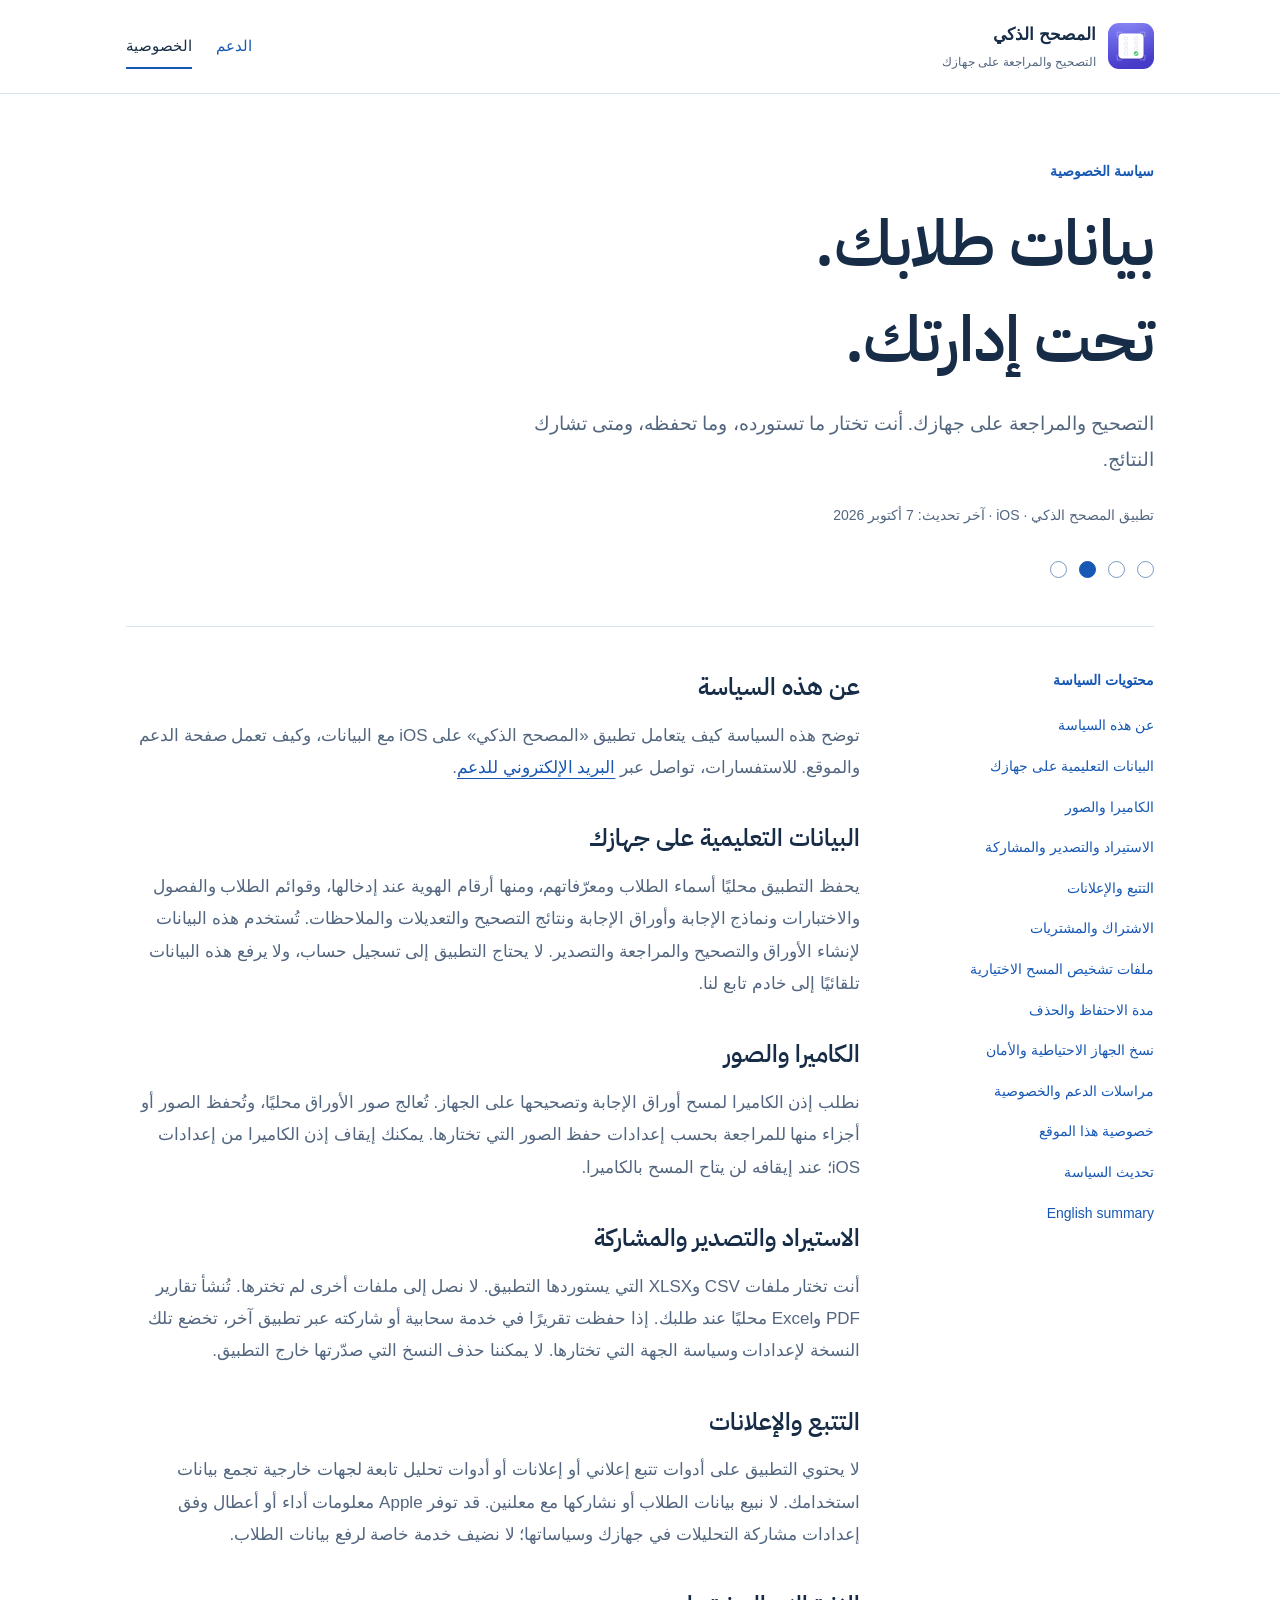
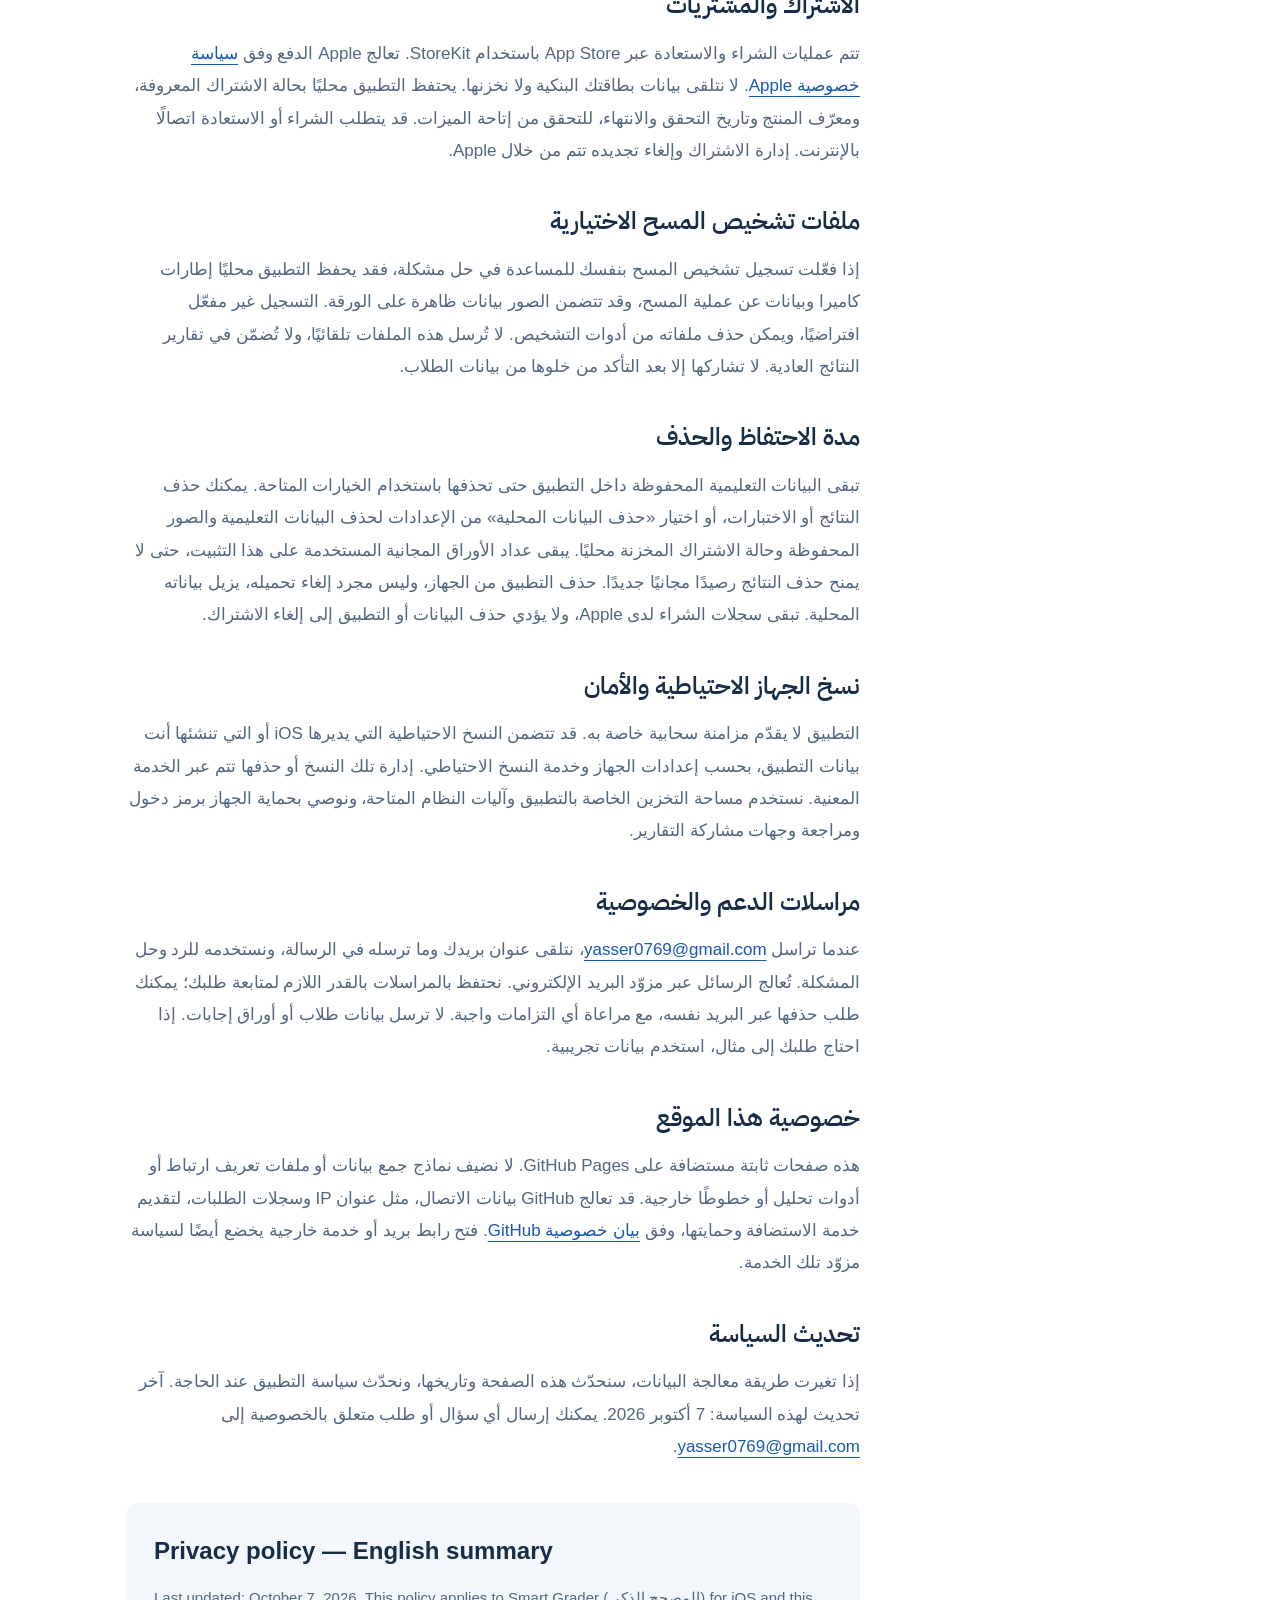
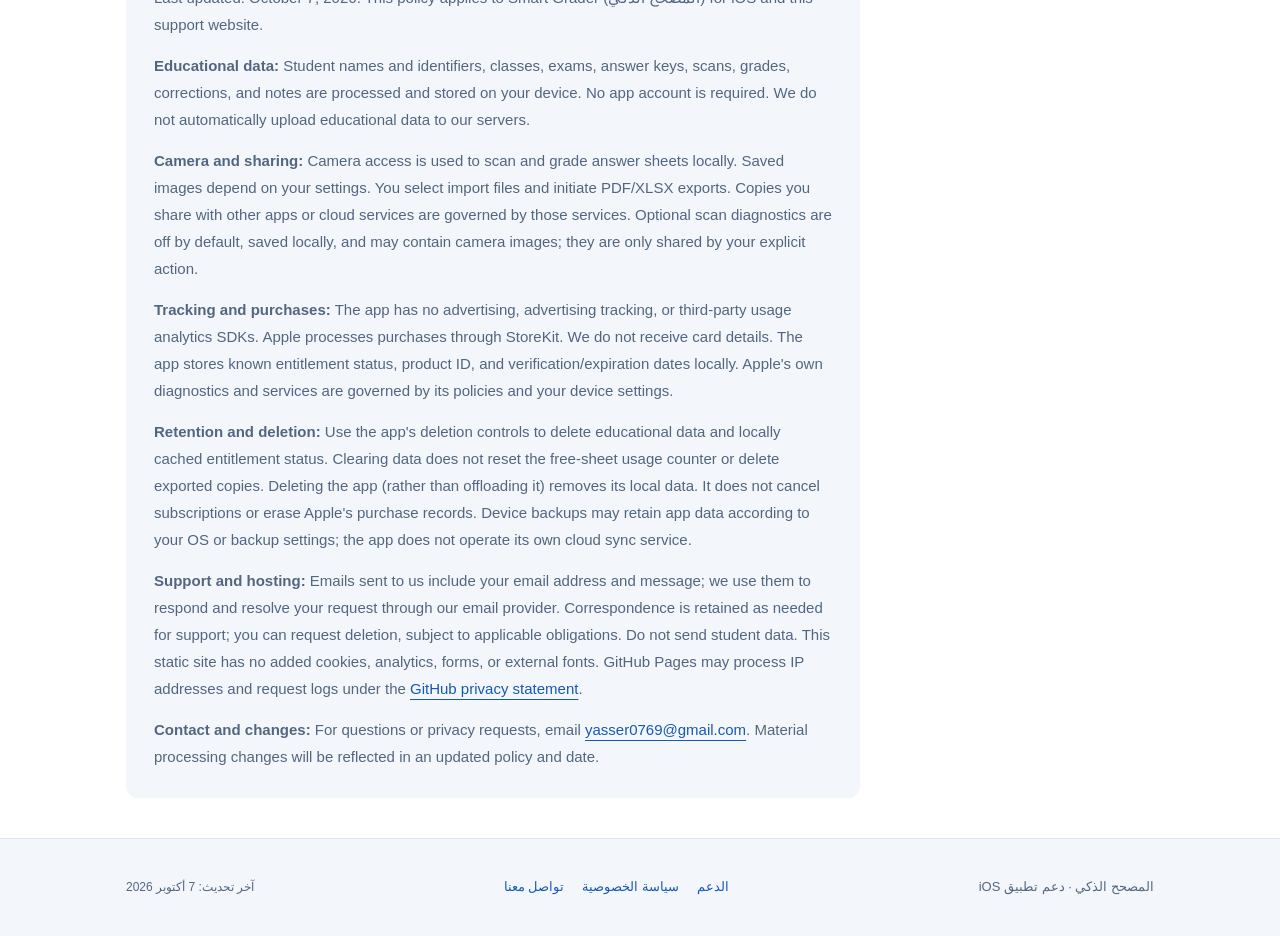
==== privacy.html @ c495151f "Publish Smart Grader support and privacy pages" ====
<!doctype html>
<html lang="ar" dir="rtl">
<head>
<meta charset="utf-8"><meta name="viewport" content="width=device-width, initial-scale=1">
<title>سياسة الخصوصية | المصحح الذكي</title>
<meta name="description" content="سياسة خصوصية تطبيق المصحح الذكي: البيانات المحلية، الكاميرا، مشاركة التقارير، المشتريات، الحذف والتواصل.">
<meta name="theme-color" content="#172c47">
<link rel="canonical" href="https://yasser0769.github.io/smartgrader-support/privacy.html">
<link rel="icon" type="image/png" href="assets/app-icon.png">
<link rel="stylesheet" href="styles.css">
</head>
<body>
<a class="skip" href="#main">انتقل إلى المحتوى</a>
<header class="header"><div class="wrap header-inner">
<a class="brand" href="index.html"><img src="assets/app-icon.png" alt="" width="46" height="46"><span>المصحح الذكي<small>التصحيح والمراجعة على جهازك</small></span></a>
<nav aria-label="التنقل الرئيسي"><a href="support.html">الدعم</a><a href="privacy.html" aria-current="page">الخصوصية</a></nav>
</div></header>
<main id="main" class="wrap"><section class="hero"><p class="eyebrow">سياسة الخصوصية</p><h1 id="title">بيانات طلابك.<br>تحت إدارتك.</h1><p class="intro">التصحيح والمراجعة على جهازك. أنت تختار ما تستورده، وما تحفظه، ومتى تشارك النتائج.</p><p class="meta">تطبيق المصحح الذكي · iOS · آخر تحديث: <time datetime="2026-10-07">7 أكتوبر 2026</time></p><div class="bubbles" aria-hidden="true"><i></i><i></i><i class="filled"></i><i></i></div></section><div class="policy-layout"><aside class="toc"><p class="eyebrow">محتويات السياسة</p><nav aria-label="محتويات سياسة الخصوصية"><a href="#scope">عن هذه السياسة</a><a href="#local">البيانات التعليمية على جهازك</a><a href="#camera">الكاميرا والصور</a><a href="#sharing">الاستيراد والتصدير والمشاركة</a><a href="#tracking">التتبع والإعلانات</a><a href="#purchases">الاشتراك والمشتريات</a><a href="#diagnostics">ملفات تشخيص المسح الاختيارية</a><a href="#retention">مدة الاحتفاظ والحذف</a><a href="#backup">نسخ الجهاز الاحتياطية والأمان</a><a href="#contact">مراسلات الدعم والخصوصية</a><a href="#hosting">خصوصية هذا الموقع</a><a href="#changes">تحديث السياسة</a><a href="#english">English summary</a></nav></aside><article class="policy"><section id="scope"><h2>عن هذه السياسة</h2><p>توضح هذه السياسة كيف يتعامل تطبيق «المصحح الذكي» على iOS مع البيانات، وكيف تعمل صفحة الدعم والموقع. للاستفسارات، تواصل عبر <a href="mailto:yasser0769@gmail.com">البريد الإلكتروني للدعم</a>.</p></section><section id="local"><h2>البيانات التعليمية على جهازك</h2><p>يحفظ التطبيق محليًا أسماء الطلاب ومعرّفاتهم، ومنها أرقام الهوية عند إدخالها، وقوائم الطلاب والفصول والاختبارات ونماذج الإجابة وأوراق الإجابة ونتائج التصحيح والتعديلات والملاحظات. تُستخدم هذه البيانات لإنشاء الأوراق والتصحيح والمراجعة والتصدير. لا يحتاج التطبيق إلى تسجيل حساب، ولا يرفع هذه البيانات تلقائيًا إلى خادم تابع لنا.</p></section><section id="camera"><h2>الكاميرا والصور</h2><p>نطلب إذن الكاميرا لمسح أوراق الإجابة وتصحيحها على الجهاز. تُعالج صور الأوراق محليًا، وتُحفظ الصور أو أجزاء منها للمراجعة بحسب إعدادات حفظ الصور التي تختارها. يمكنك إيقاف إذن الكاميرا من إعدادات iOS؛ عند إيقافه لن يتاح المسح بالكاميرا.</p></section><section id="sharing"><h2>الاستيراد والتصدير والمشاركة</h2><p>أنت تختار ملفات CSV وXLSX التي يستوردها التطبيق. لا نصل إلى ملفات أخرى لم تخترها. تُنشأ تقارير PDF وExcel محليًا عند طلبك. إذا حفظت تقريرًا في خدمة سحابية أو شاركته عبر تطبيق آخر، تخضع تلك النسخة لإعدادات وسياسة الجهة التي تختارها. لا يمكننا حذف النسخ التي صدّرتها خارج التطبيق.</p></section><section id="tracking"><h2>التتبع والإعلانات</h2><p>لا يحتوي التطبيق على أدوات تتبع إعلاني أو إعلانات أو أدوات تحليل تابعة لجهات خارجية تجمع بيانات استخدامك. لا نبيع بيانات الطلاب أو نشاركها مع معلنين. قد توفر Apple معلومات أداء أو أعطال وفق إعدادات مشاركة التحليلات في جهازك وسياساتها؛ لا نضيف خدمة خاصة لرفع بيانات الطلاب.</p></section><section id="purchases"><h2>الاشتراك والمشتريات</h2><p>تتم عمليات الشراء والاستعادة عبر App Store باستخدام StoreKit. تعالج Apple الدفع وفق <a href="https://www.apple.com/legal/privacy/">سياسة خصوصية Apple</a>. لا نتلقى بيانات بطاقتك البنكية ولا نخزنها. يحتفظ التطبيق محليًا بحالة الاشتراك المعروفة، ومعرّف المنتج وتاريخ التحقق والانتهاء، للتحقق من إتاحة الميزات. قد يتطلب الشراء أو الاستعادة اتصالًا بالإنترنت. إدارة الاشتراك وإلغاء تجديده تتم من خلال Apple.</p></section><section id="diagnostics"><h2>ملفات تشخيص المسح الاختيارية</h2><p>إذا فعّلت تسجيل تشخيص المسح بنفسك للمساعدة في حل مشكلة، فقد يحفظ التطبيق محليًا إطارات كاميرا وبيانات عن عملية المسح، وقد تتضمن الصور بيانات ظاهرة على الورقة. التسجيل غير مفعّل افتراضيًا، ويمكن حذف ملفاته من أدوات التشخيص. لا تُرسل هذه الملفات تلقائيًا، ولا تُضمّن في تقارير النتائج العادية. لا تشاركها إلا بعد التأكد من خلوها من بيانات الطلاب.</p></section><section id="retention"><h2>مدة الاحتفاظ والحذف</h2><p>تبقى البيانات التعليمية المحفوظة داخل التطبيق حتى تحذفها باستخدام الخيارات المتاحة. يمكنك حذف النتائج أو الاختبارات، أو اختيار «حذف البيانات المحلية» من الإعدادات لحذف البيانات التعليمية والصور المحفوظة وحالة الاشتراك المخزنة محليًا. يبقى عداد الأوراق المجانية المستخدمة على هذا التثبيت، حتى لا يمنح حذف النتائج رصيدًا مجانيًا جديدًا. حذف التطبيق من الجهاز، وليس مجرد إلغاء تحميله، يزيل بياناته المحلية. تبقى سجلات الشراء لدى Apple، ولا يؤدي حذف البيانات أو التطبيق إلى إلغاء الاشتراك.</p></section><section id="backup"><h2>نسخ الجهاز الاحتياطية والأمان</h2><p>التطبيق لا يقدّم مزامنة سحابية خاصة به. قد تتضمن النسخ الاحتياطية التي يديرها iOS أو التي تنشئها أنت بيانات التطبيق، بحسب إعدادات الجهاز وخدمة النسخ الاحتياطي. إدارة تلك النسخ أو حذفها تتم عبر الخدمة المعنية. نستخدم مساحة التخزين الخاصة بالتطبيق وآليات النظام المتاحة، ونوصي بحماية الجهاز برمز دخول ومراجعة وجهات مشاركة التقارير.</p></section><section id="contact"><h2>مراسلات الدعم والخصوصية</h2><p>عندما تراسل <a href="mailto:yasser0769@gmail.com" dir="ltr">yasser0769@gmail.com</a>، نتلقى عنوان بريدك وما ترسله في الرسالة، ونستخدمه للرد وحل المشكلة. تُعالج الرسائل عبر مزوّد البريد الإلكتروني. نحتفظ بالمراسلات بالقدر اللازم لمتابعة طلبك؛ يمكنك طلب حذفها عبر البريد نفسه، مع مراعاة أي التزامات واجبة. لا ترسل بيانات طلاب أو أوراق إجابات. إذا احتاج طلبك إلى مثال، استخدم بيانات تجريبية.</p></section><section id="hosting"><h2>خصوصية هذا الموقع</h2><p>هذه صفحات ثابتة مستضافة على GitHub Pages. لا نضيف نماذج جمع بيانات أو ملفات تعريف ارتباط أو أدوات تحليل أو خطوطًا خارجية. قد تعالج GitHub بيانات الاتصال، مثل عنوان IP وسجلات الطلبات، لتقديم خدمة الاستضافة وحمايتها، وفق <a href="https://docs.github.com/en/site-policy/privacy-policies/github-general-privacy-statement">بيان خصوصية GitHub</a>. فتح رابط بريد أو خدمة خارجية يخضع أيضًا لسياسة مزوّد تلك الخدمة.</p></section><section id="changes"><h2>تحديث السياسة</h2><p>إذا تغيرت طريقة معالجة البيانات، سنحدّث هذه الصفحة وتاريخها، ونحدّث سياسة التطبيق عند الحاجة. آخر تحديث لهذه السياسة: 7 أكتوبر 2026. يمكنك إرسال أي سؤال أو طلب متعلق بالخصوصية إلى <a href="mailto:yasser0769@gmail.com" dir="ltr">yasser0769@gmail.com</a>.</p></section>
<section id="english" class="english" lang="en" dir="ltr"><h2>Privacy policy — English summary</h2><p>Last updated: October 7, 2026. This policy applies to Smart Grader (المصحح الذكي) for iOS and this support website.</p><p><strong>Educational data:</strong> Student names and identifiers, classes, exams, answer keys, scans, grades, corrections, and notes are processed and stored on your device. No app account is required. We do not automatically upload educational data to our servers.</p><p><strong>Camera and sharing:</strong> Camera access is used to scan and grade answer sheets locally. Saved images depend on your settings. You select import files and initiate PDF/XLSX exports. Copies you share with other apps or cloud services are governed by those services. Optional scan diagnostics are off by default, saved locally, and may contain camera images; they are only shared by your explicit action.</p><p><strong>Tracking and purchases:</strong> The app has no advertising, advertising tracking, or third-party usage analytics SDKs. Apple processes purchases through StoreKit. We do not receive card details. The app stores known entitlement status, product ID, and verification/expiration dates locally. Apple's own diagnostics and services are governed by its policies and your device settings.</p><p><strong>Retention and deletion:</strong> Use the app's deletion controls to delete educational data and locally cached entitlement status. Clearing data does not reset the free-sheet usage counter or delete exported copies. Deleting the app (rather than offloading it) removes its local data. It does not cancel subscriptions or erase Apple's purchase records. Device backups may retain app data according to your OS or backup settings; the app does not operate its own cloud sync service.</p><p><strong>Support and hosting:</strong> Emails sent to us include your email address and message; we use them to respond and resolve your request through our email provider. Correspondence is retained as needed for support; you can request deletion, subject to applicable obligations. Do not send student data. This static site has no added cookies, analytics, forms, or external fonts. GitHub Pages may process IP addresses and request logs under the <a href="https://docs.github.com/en/site-policy/privacy-policies/github-general-privacy-statement">GitHub privacy statement</a>.</p><p><strong>Contact and changes:</strong> For questions or privacy requests, email <a href="mailto:yasser0769@gmail.com">yasser0769@gmail.com</a>. Material processing changes will be reflected in an updated policy and date.</p></section></article></div></main>
<footer class="footer"><div class="wrap footer-inner"><span>المصحح الذكي · دعم تطبيق iOS</span><nav aria-label="روابط التذييل"><a href="support.html">الدعم</a><a href="privacy.html">سياسة الخصوصية</a><a href="mailto:yasser0769@gmail.com">تواصل معنا</a></nav><span class="date">آخر تحديث: <time datetime="2026-10-07">7 أكتوبر 2026</time></span></div></footer>
</body></html>
---- styles.css ----
@font-face{font-family:PlexArabic;src:url("assets/arabic-semibold.ttf") format("truetype");font-weight:600;font-display:swap}
:root{color-scheme:light;--paper:#fff;--wash:#f3f7fb;--ink:#172c47;--blue:#1758b5;--muted:#536680;--line:#dae4ef}*{box-sizing:border-box}html{scroll-padding-top:24px}body{margin:0;color:var(--ink);background:var(--paper);font-family:-apple-system,BlinkMacSystemFont,"Segoe UI",Tahoma,Arial,sans-serif;font-size:17px;line-height:1.9}a{color:var(--blue);text-underline-offset:5px}a:hover{text-decoration-thickness:2px}a:focus-visible,summary:focus-visible{outline:3px solid var(--blue);outline-offset:5px;border-radius:4px}h1,h2,h3,p{margin:0}h1,h2,h3{font-family:PlexArabic,-apple-system,Tahoma,sans-serif;font-weight:600}h1{font-size:clamp(38px,5vw,64px);line-height:1.5;letter-spacing:-.6px}h2{font-size:27px;line-height:1.7}h3{font-size:20px;line-height:1.7}p+p{margin-top:14px}.wrap{max-width:1100px;padding-inline:36px;margin-inline:auto}.header{border-bottom:1px solid var(--line)}.header-inner{display:flex;justify-content:space-between;align-items:center;gap:24px;padding-block:22px}.brand{display:flex;align-items:center;gap:12px;color:var(--ink);text-decoration:none;font-weight:600;line-height:1.5}.brand img{border-radius:11px}.brand small{display:block;color:var(--muted);font-size:12px;font-weight:400;margin-top:5px}nav{display:flex;gap:24px}nav a{font-size:15px;text-decoration:none;padding-block:8px}nav a[aria-current]{color:var(--ink);box-shadow:inset 0 -2px var(--blue)}.skip{position:absolute;top:-100px;background:var(--ink);color:#fff;padding:12px;z-index:2}.skip:focus{top:8px;right:8px}.hero{padding-block:64px 48px}.support-hero{display:grid;grid-template-columns:1.3fr 1fr;gap:64px;align-items:start}.eyebrow{color:var(--blue);font-size:14px;font-weight:600;margin-bottom:12px}.intro{color:var(--muted);font-size:19px;margin-top:18px;max-width:640px}.bubbles{display:flex;gap:12px;margin-top:32px}.bubbles i{width:17px;height:17px;border:1.5px solid #7899c4;border-radius:50%;display:block}.bubbles .filled{background:var(--blue);border-color:var(--blue)}.contact{background:var(--wash);border-top:3px solid var(--blue);padding:30px;border-radius:0 0 16px 16px;margin-top:8px}.contact h2{font-size:26px}.contact p:not(.eyebrow){color:var(--muted);margin-top:14px}.button{display:inline-flex;align-items:center;justify-content:space-between;gap:28px;background:var(--blue);color:#fff;padding:13px 24px;border-radius:10px;text-decoration:none;font-weight:600;min-height:48px}.button:hover{background:#124792}.contact .button{margin-top:24px;width:100%}.email{display:block;text-align:center;font-size:15px;margin-top:14px;overflow-wrap:anywhere}.small{font-size:13px;line-height:1.9}.content-section{padding-block:42px;border-top:1px solid var(--line)}.section-heading{margin-bottom:26px}.steps{padding:0;margin:0;list-style:none;display:grid;grid-template-columns:repeat(3,1fr);gap:32px;counter-reset:step}.steps li{counter-increment:step;position:relative;padding-top:44px}.steps li:before{content:counter(step);position:absolute;top:0;right:0;width:30px;height:30px;border:1px solid var(--line);border-radius:50%;text-align:center;line-height:28px;font-size:14px;color:var(--blue)}.steps p{color:var(--muted);margin-top:9px;font-size:16px}.faq{display:grid;grid-template-columns:1fr 2fr;gap:44px}.questions details{border-bottom:1px solid var(--line)}.questions details:first-child{border-top:1px solid var(--line)}summary{cursor:pointer;padding-block:20px;font-weight:600;min-height:48px}details p{padding:0 0 22px;color:var(--muted);font-size:16px}.english{background:var(--wash);padding:28px;border-radius:12px;margin-block:32px 48px;font-size:15px;line-height:1.8}.english h2{font-family:inherit;font-size:22px;margin-bottom:12px}.footer{background:var(--wash);border-top:1px solid var(--line);padding-block:28px;color:var(--muted);font-size:13px}.footer-inner{display:flex;justify-content:space-between;align-items:center;gap:20px;flex-wrap:wrap}.footer nav{gap:18px}.footer nav a{font-size:13px}.date{font-size:12px}.meta{color:var(--muted);font-size:14px;margin-top:24px}.policy-layout{display:grid;grid-template-columns:230px minmax(0,1fr);gap:64px;border-top:1px solid var(--line);padding-block:40px}.toc nav{display:flex;flex-direction:column;gap:0}.toc nav a{font-size:14px;padding-block:7px}.policy section{margin-bottom:34px;scroll-margin-top:24px}.policy h2{font-size:24px;margin-bottom:12px}.policy p{color:var(--muted)}.policy .english{margin-block:40px 0}.home{min-height:68vh}.home-links{display:flex;align-items:center;gap:26px;flex-wrap:wrap;margin-top:32px}.secondary{padding-block:12px;text-decoration:none;font-weight:600}.home .bubbles{margin-top:48px}@media(max-width:780px){.wrap{padding-inline:24px}.support-hero{grid-template-columns:1fr;gap:30px}.hero{padding-block:38px}.contact{max-width:none}.steps{grid-template-columns:1fr;gap:24px}.steps li{padding-top:0;padding-inline-start:46px}.faq{grid-template-columns:1fr;gap:0}.policy-layout{grid-template-columns:1fr;gap:30px}.toc{padding-bottom:22px;border-bottom:1px solid var(--line)}.toc nav{display:grid;grid-template-columns:1fr 1fr;gap:4px 14px}.english{padding:22px}.footer-inner{display:block}.footer nav{margin-block:12px}.intro{font-size:17px}.header-inner{gap:12px}.header nav{gap:16px}.brand small{display:none}.header .brand{font-size:15px}.header .brand img{width:36px;height:36px}.content-section{padding-block:30px}}@media(max-width:390px){.wrap{padding-inline:18px}.header nav{gap:12px}.contact{padding:24px}h1{font-size:36px}.toc nav{grid-template-columns:1fr}}
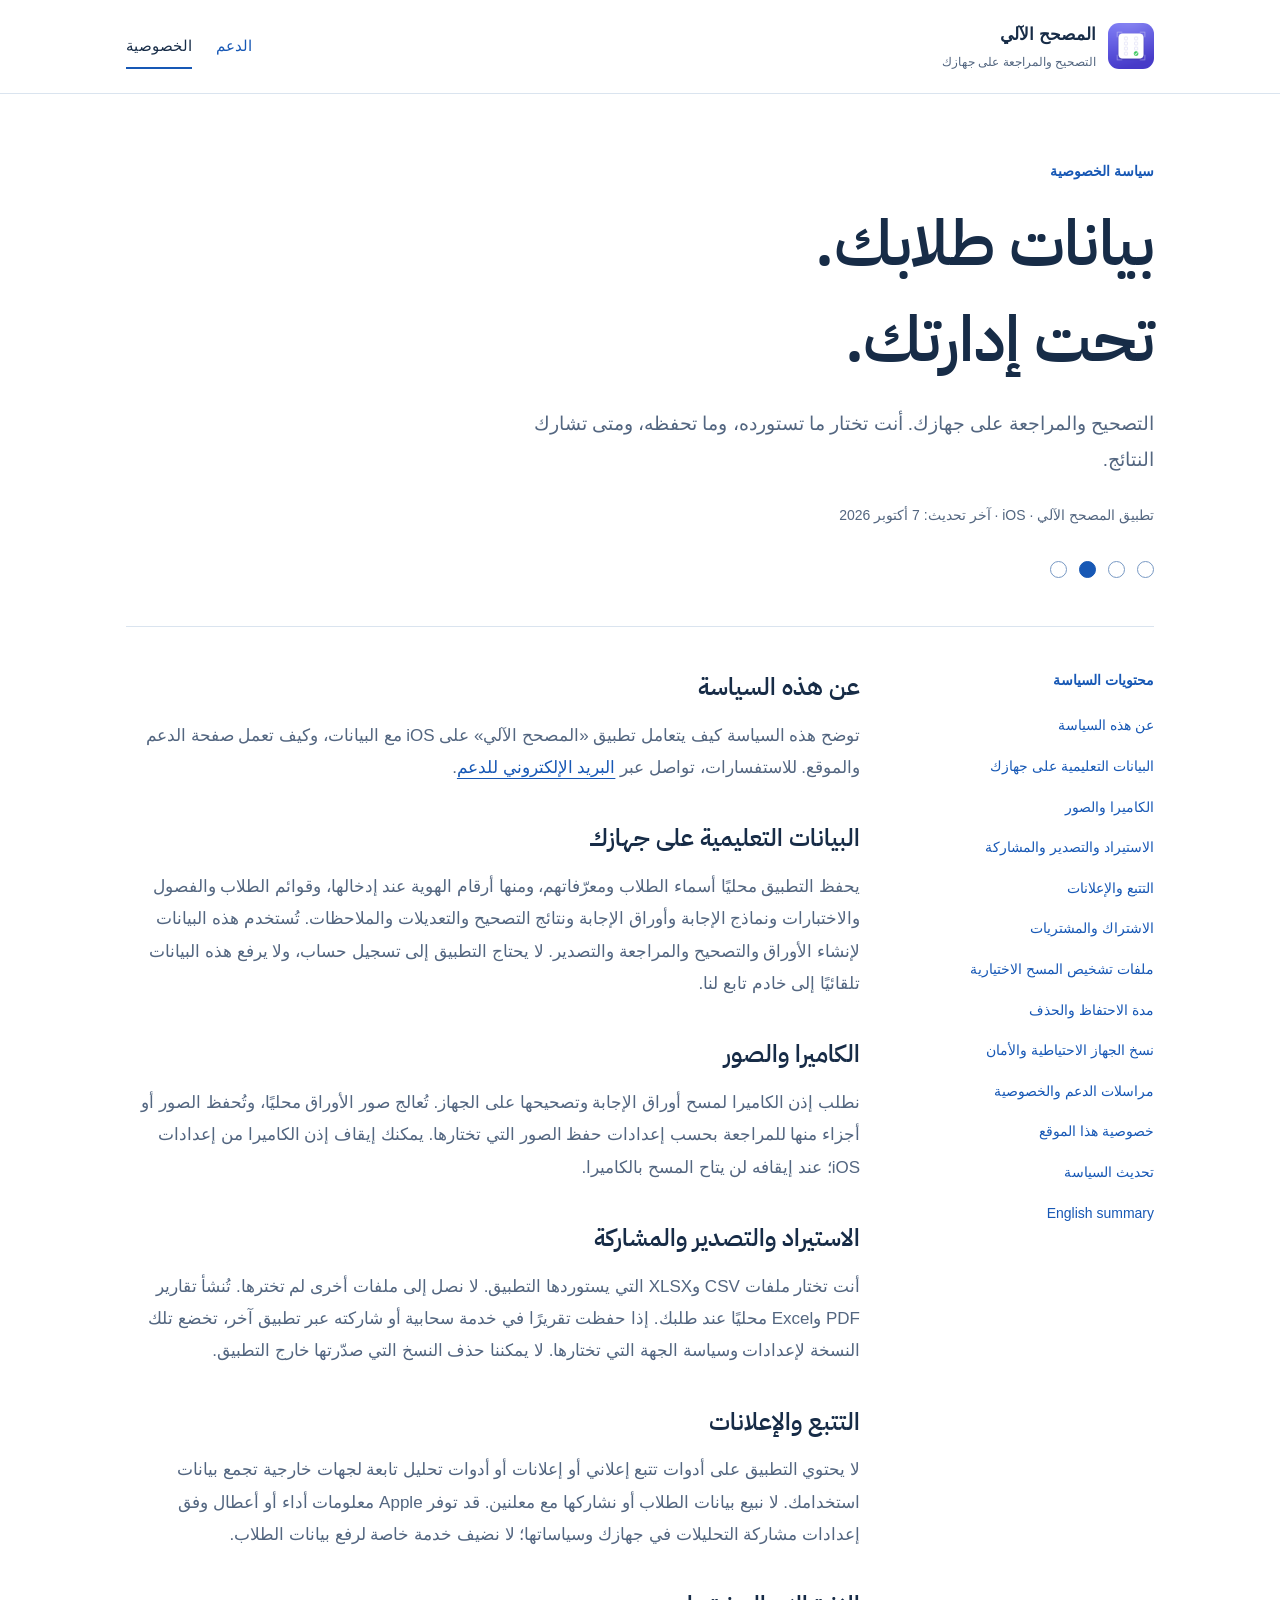
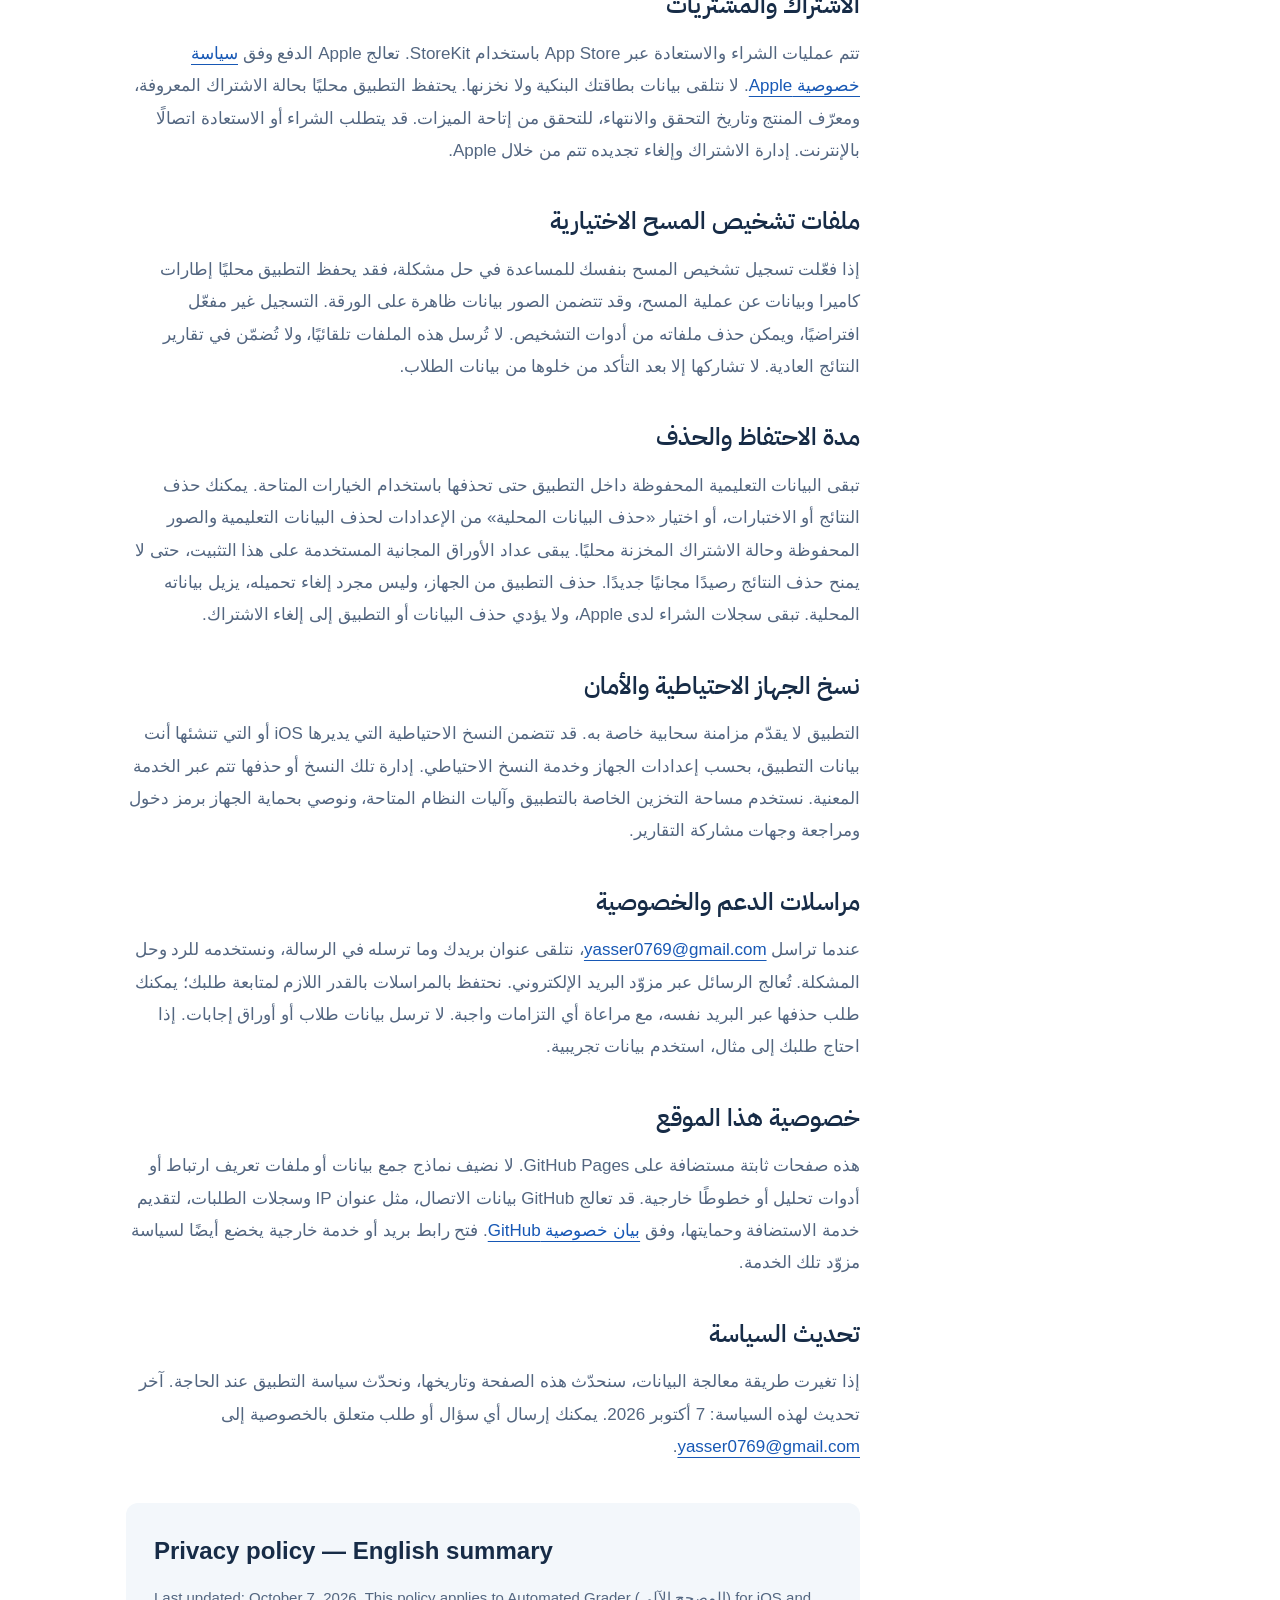
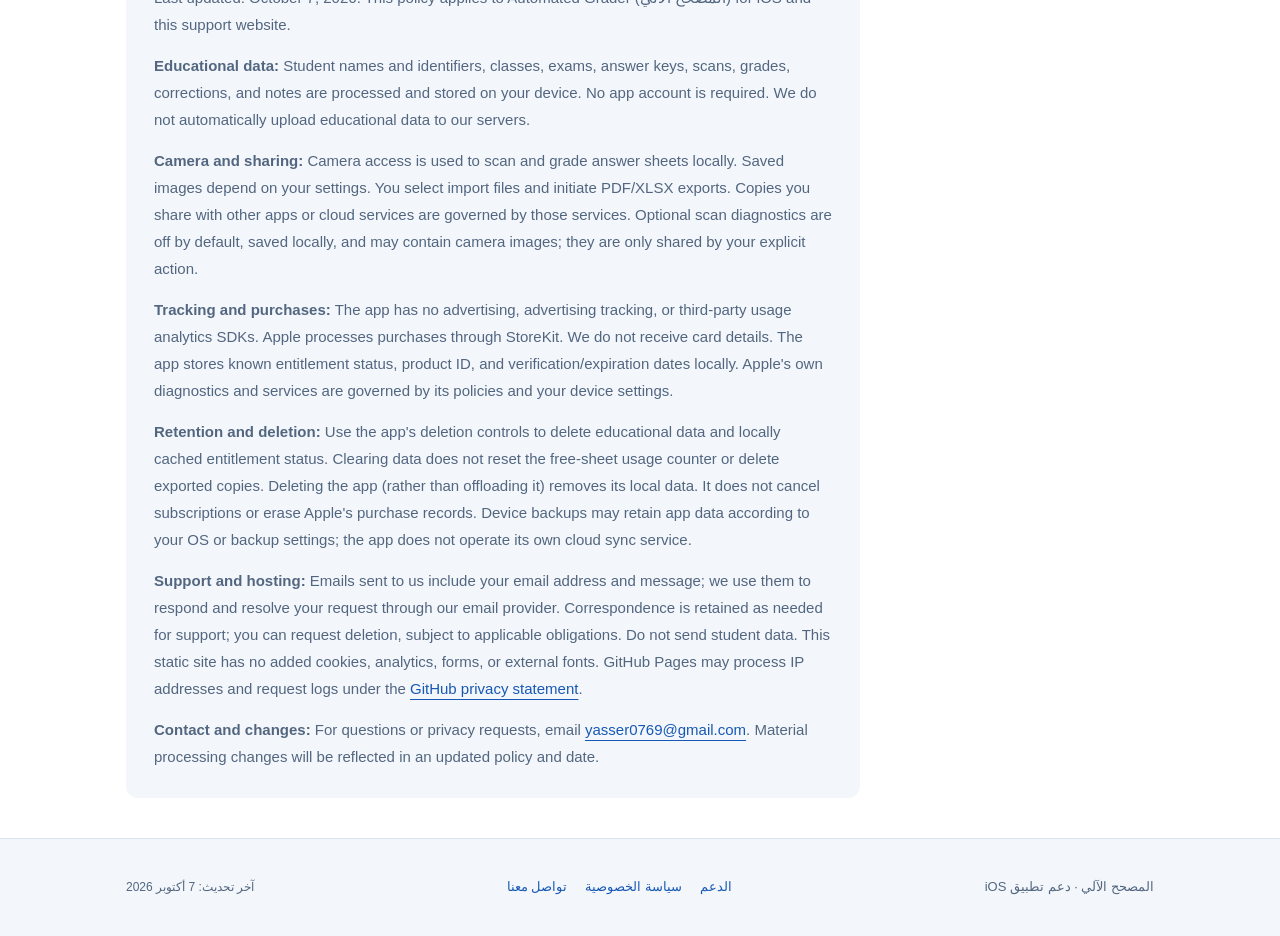
==== commit a6898fec: "Rename the app to المصحح الآلي across support and privacy pages" ====
--- a/privacy.html
+++ b/privacy.html
@@ -2,8 +2,8 @@
 <html lang="ar" dir="rtl">
 <head>
 <meta charset="utf-8"><meta name="viewport" content="width=device-width, initial-scale=1">
-<title>سياسة الخصوصية | المصحح الذكي</title>
-<meta name="description" content="سياسة خصوصية تطبيق المصحح الذكي: البيانات المحلية، الكاميرا، مشاركة التقارير، المشتريات، الحذف والتواصل.">
+<title>سياسة الخصوصية | المصحح الآلي</title>
+<meta name="description" content="سياسة خصوصية تطبيق المصحح الآلي: البيانات المحلية، الكاميرا، مشاركة التقارير، المشتريات، الحذف والتواصل.">
 <meta name="theme-color" content="#172c47">
 <link rel="canonical" href="https://yasser0769.github.io/smartgrader-support/privacy.html">
 <link rel="icon" type="image/png" href="assets/app-icon.png">
@@ -12,10 +12,10 @@
 <body>
 <a class="skip" href="#main">انتقل إلى المحتوى</a>
 <header class="header"><div class="wrap header-inner">
-<a class="brand" href="index.html"><img src="assets/app-icon.png" alt="" width="46" height="46"><span>المصحح الذكي<small>التصحيح والمراجعة على جهازك</small></span></a>
+<a class="brand" href="index.html"><img src="assets/app-icon.png" alt="" width="46" height="46"><span>المصحح الآلي<small>التصحيح والمراجعة على جهازك</small></span></a>
 <nav aria-label="التنقل الرئيسي"><a href="support.html">الدعم</a><a href="privacy.html" aria-current="page">الخصوصية</a></nav>
 </div></header>
-<main id="main" class="wrap"><section class="hero"><p class="eyebrow">سياسة الخصوصية</p><h1 id="title">بيانات طلابك.<br>تحت إدارتك.</h1><p class="intro">التصحيح والمراجعة على جهازك. أنت تختار ما تستورده، وما تحفظه، ومتى تشارك النتائج.</p><p class="meta">تطبيق المصحح الذكي · iOS · آخر تحديث: <time datetime="2026-10-07">7 أكتوبر 2026</time></p><div class="bubbles" aria-hidden="true"><i></i><i></i><i class="filled"></i><i></i></div></section><div class="policy-layout"><aside class="toc"><p class="eyebrow">محتويات السياسة</p><nav aria-label="محتويات سياسة الخصوصية"><a href="#scope">عن هذه السياسة</a><a href="#local">البيانات التعليمية على جهازك</a><a href="#camera">الكاميرا والصور</a><a href="#sharing">الاستيراد والتصدير والمشاركة</a><a href="#tracking">التتبع والإعلانات</a><a href="#purchases">الاشتراك والمشتريات</a><a href="#diagnostics">ملفات تشخيص المسح الاختيارية</a><a href="#retention">مدة الاحتفاظ والحذف</a><a href="#backup">نسخ الجهاز الاحتياطية والأمان</a><a href="#contact">مراسلات الدعم والخصوصية</a><a href="#hosting">خصوصية هذا الموقع</a><a href="#changes">تحديث السياسة</a><a href="#english">English summary</a></nav></aside><article class="policy"><section id="scope"><h2>عن هذه السياسة</h2><p>توضح هذه السياسة كيف يتعامل تطبيق «المصحح الذكي» على iOS مع البيانات، وكيف تعمل صفحة الدعم والموقع. للاستفسارات، تواصل عبر <a href="mailto:yasser0769@gmail.com">البريد الإلكتروني للدعم</a>.</p></section><section id="local"><h2>البيانات التعليمية على جهازك</h2><p>يحفظ التطبيق محليًا أسماء الطلاب ومعرّفاتهم، ومنها أرقام الهوية عند إدخالها، وقوائم الطلاب والفصول والاختبارات ونماذج الإجابة وأوراق الإجابة ونتائج التصحيح والتعديلات والملاحظات. تُستخدم هذه البيانات لإنشاء الأوراق والتصحيح والمراجعة والتصدير. لا يحتاج التطبيق إلى تسجيل حساب، ولا يرفع هذه البيانات تلقائيًا إلى خادم تابع لنا.</p></section><section id="camera"><h2>الكاميرا والصور</h2><p>نطلب إذن الكاميرا لمسح أوراق الإجابة وتصحيحها على الجهاز. تُعالج صور الأوراق محليًا، وتُحفظ الصور أو أجزاء منها للمراجعة بحسب إعدادات حفظ الصور التي تختارها. يمكنك إيقاف إذن الكاميرا من إعدادات iOS؛ عند إيقافه لن يتاح المسح بالكاميرا.</p></section><section id="sharing"><h2>الاستيراد والتصدير والمشاركة</h2><p>أنت تختار ملفات CSV وXLSX التي يستوردها التطبيق. لا نصل إلى ملفات أخرى لم تخترها. تُنشأ تقارير PDF وExcel محليًا عند طلبك. إذا حفظت تقريرًا في خدمة سحابية أو شاركته عبر تطبيق آخر، تخضع تلك النسخة لإعدادات وسياسة الجهة التي تختارها. لا يمكننا حذف النسخ التي صدّرتها خارج التطبيق.</p></section><section id="tracking"><h2>التتبع والإعلانات</h2><p>لا يحتوي التطبيق على أدوات تتبع إعلاني أو إعلانات أو أدوات تحليل تابعة لجهات خارجية تجمع بيانات استخدامك. لا نبيع بيانات الطلاب أو نشاركها مع معلنين. قد توفر Apple معلومات أداء أو أعطال وفق إعدادات مشاركة التحليلات في جهازك وسياساتها؛ لا نضيف خدمة خاصة لرفع بيانات الطلاب.</p></section><section id="purchases"><h2>الاشتراك والمشتريات</h2><p>تتم عمليات الشراء والاستعادة عبر App Store باستخدام StoreKit. تعالج Apple الدفع وفق <a href="https://www.apple.com/legal/privacy/">سياسة خصوصية Apple</a>. لا نتلقى بيانات بطاقتك البنكية ولا نخزنها. يحتفظ التطبيق محليًا بحالة الاشتراك المعروفة، ومعرّف المنتج وتاريخ التحقق والانتهاء، للتحقق من إتاحة الميزات. قد يتطلب الشراء أو الاستعادة اتصالًا بالإنترنت. إدارة الاشتراك وإلغاء تجديده تتم من خلال Apple.</p></section><section id="diagnostics"><h2>ملفات تشخيص المسح الاختيارية</h2><p>إذا فعّلت تسجيل تشخيص المسح بنفسك للمساعدة في حل مشكلة، فقد يحفظ التطبيق محليًا إطارات كاميرا وبيانات عن عملية المسح، وقد تتضمن الصور بيانات ظاهرة على الورقة. التسجيل غير مفعّل افتراضيًا، ويمكن حذف ملفاته من أدوات التشخيص. لا تُرسل هذه الملفات تلقائيًا، ولا تُضمّن في تقارير النتائج العادية. لا تشاركها إلا بعد التأكد من خلوها من بيانات الطلاب.</p></section><section id="retention"><h2>مدة الاحتفاظ والحذف</h2><p>تبقى البيانات التعليمية المحفوظة داخل التطبيق حتى تحذفها باستخدام الخيارات المتاحة. يمكنك حذف النتائج أو الاختبارات، أو اختيار «حذف البيانات المحلية» من الإعدادات لحذف البيانات التعليمية والصور المحفوظة وحالة الاشتراك المخزنة محليًا. يبقى عداد الأوراق المجانية المستخدمة على هذا التثبيت، حتى لا يمنح حذف النتائج رصيدًا مجانيًا جديدًا. حذف التطبيق من الجهاز، وليس مجرد إلغاء تحميله، يزيل بياناته المحلية. تبقى سجلات الشراء لدى Apple، ولا يؤدي حذف البيانات أو التطبيق إلى إلغاء الاشتراك.</p></section><section id="backup"><h2>نسخ الجهاز الاحتياطية والأمان</h2><p>التطبيق لا يقدّم مزامنة سحابية خاصة به. قد تتضمن النسخ الاحتياطية التي يديرها iOS أو التي تنشئها أنت بيانات التطبيق، بحسب إعدادات الجهاز وخدمة النسخ الاحتياطي. إدارة تلك النسخ أو حذفها تتم عبر الخدمة المعنية. نستخدم مساحة التخزين الخاصة بالتطبيق وآليات النظام المتاحة، ونوصي بحماية الجهاز برمز دخول ومراجعة وجهات مشاركة التقارير.</p></section><section id="contact"><h2>مراسلات الدعم والخصوصية</h2><p>عندما تراسل <a href="mailto:yasser0769@gmail.com" dir="ltr">yasser0769@gmail.com</a>، نتلقى عنوان بريدك وما ترسله في الرسالة، ونستخدمه للرد وحل المشكلة. تُعالج الرسائل عبر مزوّد البريد الإلكتروني. نحتفظ بالمراسلات بالقدر اللازم لمتابعة طلبك؛ يمكنك طلب حذفها عبر البريد نفسه، مع مراعاة أي التزامات واجبة. لا ترسل بيانات طلاب أو أوراق إجابات. إذا احتاج طلبك إلى مثال، استخدم بيانات تجريبية.</p></section><section id="hosting"><h2>خصوصية هذا الموقع</h2><p>هذه صفحات ثابتة مستضافة على GitHub Pages. لا نضيف نماذج جمع بيانات أو ملفات تعريف ارتباط أو أدوات تحليل أو خطوطًا خارجية. قد تعالج GitHub بيانات الاتصال، مثل عنوان IP وسجلات الطلبات، لتقديم خدمة الاستضافة وحمايتها، وفق <a href="https://docs.github.com/en/site-policy/privacy-policies/github-general-privacy-statement">بيان خصوصية GitHub</a>. فتح رابط بريد أو خدمة خارجية يخضع أيضًا لسياسة مزوّد تلك الخدمة.</p></section><section id="changes"><h2>تحديث السياسة</h2><p>إذا تغيرت طريقة معالجة البيانات، سنحدّث هذه الصفحة وتاريخها، ونحدّث سياسة التطبيق عند الحاجة. آخر تحديث لهذه السياسة: 7 أكتوبر 2026. يمكنك إرسال أي سؤال أو طلب متعلق بالخصوصية إلى <a href="mailto:yasser0769@gmail.com" dir="ltr">yasser0769@gmail.com</a>.</p></section>
-<section id="english" class="english" lang="en" dir="ltr"><h2>Privacy policy — English summary</h2><p>Last updated: October 7, 2026. This policy applies to Smart Grader (المصحح الذكي) for iOS and this support website.</p><p><strong>Educational data:</strong> Student names and identifiers, classes, exams, answer keys, scans, grades, corrections, and notes are processed and stored on your device. No app account is required. We do not automatically upload educational data to our servers.</p><p><strong>Camera and sharing:</strong> Camera access is used to scan and grade answer sheets locally. Saved images depend on your settings. You select import files and initiate PDF/XLSX exports. Copies you share with other apps or cloud services are governed by those services. Optional scan diagnostics are off by default, saved locally, and may contain camera images; they are only shared by your explicit action.</p><p><strong>Tracking and purchases:</strong> The app has no advertising, advertising tracking, or third-party usage analytics SDKs. Apple processes purchases through StoreKit. We do not receive card details. The app stores known entitlement status, product ID, and verification/expiration dates locally. Apple's own diagnostics and services are governed by its policies and your device settings.</p><p><strong>Retention and deletion:</strong> Use the app's deletion controls to delete educational data and locally cached entitlement status. Clearing data does not reset the free-sheet usage counter or delete exported copies. Deleting the app (rather than offloading it) removes its local data. It does not cancel subscriptions or erase Apple's purchase records. Device backups may retain app data according to your OS or backup settings; the app does not operate its own cloud sync service.</p><p><strong>Support and hosting:</strong> Emails sent to us include your email address and message; we use them to respond and resolve your request through our email provider. Correspondence is retained as needed for support; you can request deletion, subject to applicable obligations. Do not send student data. This static site has no added cookies, analytics, forms, or external fonts. GitHub Pages may process IP addresses and request logs under the <a href="https://docs.github.com/en/site-policy/privacy-policies/github-general-privacy-statement">GitHub privacy statement</a>.</p><p><strong>Contact and changes:</strong> For questions or privacy requests, email <a href="mailto:yasser0769@gmail.com">yasser0769@gmail.com</a>. Material processing changes will be reflected in an updated policy and date.</p></section></article></div></main>
-<footer class="footer"><div class="wrap footer-inner"><span>المصحح الذكي · دعم تطبيق iOS</span><nav aria-label="روابط التذييل"><a href="support.html">الدعم</a><a href="privacy.html">سياسة الخصوصية</a><a href="mailto:yasser0769@gmail.com">تواصل معنا</a></nav><span class="date">آخر تحديث: <time datetime="2026-10-07">7 أكتوبر 2026</time></span></div></footer>
+<main id="main" class="wrap"><section class="hero"><p class="eyebrow">سياسة الخصوصية</p><h1 id="title">بيانات طلابك.<br>تحت إدارتك.</h1><p class="intro">التصحيح والمراجعة على جهازك. أنت تختار ما تستورده، وما تحفظه، ومتى تشارك النتائج.</p><p class="meta">تطبيق المصحح الآلي · iOS · آخر تحديث: <time datetime="2026-10-07">7 أكتوبر 2026</time></p><div class="bubbles" aria-hidden="true"><i></i><i></i><i class="filled"></i><i></i></div></section><div class="policy-layout"><aside class="toc"><p class="eyebrow">محتويات السياسة</p><nav aria-label="محتويات سياسة الخصوصية"><a href="#scope">عن هذه السياسة</a><a href="#local">البيانات التعليمية على جهازك</a><a href="#camera">الكاميرا والصور</a><a href="#sharing">الاستيراد والتصدير والمشاركة</a><a href="#tracking">التتبع والإعلانات</a><a href="#purchases">الاشتراك والمشتريات</a><a href="#diagnostics">ملفات تشخيص المسح الاختيارية</a><a href="#retention">مدة الاحتفاظ والحذف</a><a href="#backup">نسخ الجهاز الاحتياطية والأمان</a><a href="#contact">مراسلات الدعم والخصوصية</a><a href="#hosting">خصوصية هذا الموقع</a><a href="#changes">تحديث السياسة</a><a href="#english">English summary</a></nav></aside><article class="policy"><section id="scope"><h2>عن هذه السياسة</h2><p>توضح هذه السياسة كيف يتعامل تطبيق «المصحح الآلي» على iOS مع البيانات، وكيف تعمل صفحة الدعم والموقع. للاستفسارات، تواصل عبر <a href="mailto:yasser0769@gmail.com">البريد الإلكتروني للدعم</a>.</p></section><section id="local"><h2>البيانات التعليمية على جهازك</h2><p>يحفظ التطبيق محليًا أسماء الطلاب ومعرّفاتهم، ومنها أرقام الهوية عند إدخالها، وقوائم الطلاب والفصول والاختبارات ونماذج الإجابة وأوراق الإجابة ونتائج التصحيح والتعديلات والملاحظات. تُستخدم هذه البيانات لإنشاء الأوراق والتصحيح والمراجعة والتصدير. لا يحتاج التطبيق إلى تسجيل حساب، ولا يرفع هذه البيانات تلقائيًا إلى خادم تابع لنا.</p></section><section id="camera"><h2>الكاميرا والصور</h2><p>نطلب إذن الكاميرا لمسح أوراق الإجابة وتصحيحها على الجهاز. تُعالج صور الأوراق محليًا، وتُحفظ الصور أو أجزاء منها للمراجعة بحسب إعدادات حفظ الصور التي تختارها. يمكنك إيقاف إذن الكاميرا من إعدادات iOS؛ عند إيقافه لن يتاح المسح بالكاميرا.</p></section><section id="sharing"><h2>الاستيراد والتصدير والمشاركة</h2><p>أنت تختار ملفات CSV وXLSX التي يستوردها التطبيق. لا نصل إلى ملفات أخرى لم تخترها. تُنشأ تقارير PDF وExcel محليًا عند طلبك. إذا حفظت تقريرًا في خدمة سحابية أو شاركته عبر تطبيق آخر، تخضع تلك النسخة لإعدادات وسياسة الجهة التي تختارها. لا يمكننا حذف النسخ التي صدّرتها خارج التطبيق.</p></section><section id="tracking"><h2>التتبع والإعلانات</h2><p>لا يحتوي التطبيق على أدوات تتبع إعلاني أو إعلانات أو أدوات تحليل تابعة لجهات خارجية تجمع بيانات استخدامك. لا نبيع بيانات الطلاب أو نشاركها مع معلنين. قد توفر Apple معلومات أداء أو أعطال وفق إعدادات مشاركة التحليلات في جهازك وسياساتها؛ لا نضيف خدمة خاصة لرفع بيانات الطلاب.</p></section><section id="purchases"><h2>الاشتراك والمشتريات</h2><p>تتم عمليات الشراء والاستعادة عبر App Store باستخدام StoreKit. تعالج Apple الدفع وفق <a href="https://www.apple.com/legal/privacy/">سياسة خصوصية Apple</a>. لا نتلقى بيانات بطاقتك البنكية ولا نخزنها. يحتفظ التطبيق محليًا بحالة الاشتراك المعروفة، ومعرّف المنتج وتاريخ التحقق والانتهاء، للتحقق من إتاحة الميزات. قد يتطلب الشراء أو الاستعادة اتصالًا بالإنترنت. إدارة الاشتراك وإلغاء تجديده تتم من خلال Apple.</p></section><section id="diagnostics"><h2>ملفات تشخيص المسح الاختيارية</h2><p>إذا فعّلت تسجيل تشخيص المسح بنفسك للمساعدة في حل مشكلة، فقد يحفظ التطبيق محليًا إطارات كاميرا وبيانات عن عملية المسح، وقد تتضمن الصور بيانات ظاهرة على الورقة. التسجيل غير مفعّل افتراضيًا، ويمكن حذف ملفاته من أدوات التشخيص. لا تُرسل هذه الملفات تلقائيًا، ولا تُضمّن في تقارير النتائج العادية. لا تشاركها إلا بعد التأكد من خلوها من بيانات الطلاب.</p></section><section id="retention"><h2>مدة الاحتفاظ والحذف</h2><p>تبقى البيانات التعليمية المحفوظة داخل التطبيق حتى تحذفها باستخدام الخيارات المتاحة. يمكنك حذف النتائج أو الاختبارات، أو اختيار «حذف البيانات المحلية» من الإعدادات لحذف البيانات التعليمية والصور المحفوظة وحالة الاشتراك المخزنة محليًا. يبقى عداد الأوراق المجانية المستخدمة على هذا التثبيت، حتى لا يمنح حذف النتائج رصيدًا مجانيًا جديدًا. حذف التطبيق من الجهاز، وليس مجرد إلغاء تحميله، يزيل بياناته المحلية. تبقى سجلات الشراء لدى Apple، ولا يؤدي حذف البيانات أو التطبيق إلى إلغاء الاشتراك.</p></section><section id="backup"><h2>نسخ الجهاز الاحتياطية والأمان</h2><p>التطبيق لا يقدّم مزامنة سحابية خاصة به. قد تتضمن النسخ الاحتياطية التي يديرها iOS أو التي تنشئها أنت بيانات التطبيق، بحسب إعدادات الجهاز وخدمة النسخ الاحتياطي. إدارة تلك النسخ أو حذفها تتم عبر الخدمة المعنية. نستخدم مساحة التخزين الخاصة بالتطبيق وآليات النظام المتاحة، ونوصي بحماية الجهاز برمز دخول ومراجعة وجهات مشاركة التقارير.</p></section><section id="contact"><h2>مراسلات الدعم والخصوصية</h2><p>عندما تراسل <a href="mailto:yasser0769@gmail.com" dir="ltr">yasser0769@gmail.com</a>، نتلقى عنوان بريدك وما ترسله في الرسالة، ونستخدمه للرد وحل المشكلة. تُعالج الرسائل عبر مزوّد البريد الإلكتروني. نحتفظ بالمراسلات بالقدر اللازم لمتابعة طلبك؛ يمكنك طلب حذفها عبر البريد نفسه، مع مراعاة أي التزامات واجبة. لا ترسل بيانات طلاب أو أوراق إجابات. إذا احتاج طلبك إلى مثال، استخدم بيانات تجريبية.</p></section><section id="hosting"><h2>خصوصية هذا الموقع</h2><p>هذه صفحات ثابتة مستضافة على GitHub Pages. لا نضيف نماذج جمع بيانات أو ملفات تعريف ارتباط أو أدوات تحليل أو خطوطًا خارجية. قد تعالج GitHub بيانات الاتصال، مثل عنوان IP وسجلات الطلبات، لتقديم خدمة الاستضافة وحمايتها، وفق <a href="https://docs.github.com/en/site-policy/privacy-policies/github-general-privacy-statement">بيان خصوصية GitHub</a>. فتح رابط بريد أو خدمة خارجية يخضع أيضًا لسياسة مزوّد تلك الخدمة.</p></section><section id="changes"><h2>تحديث السياسة</h2><p>إذا تغيرت طريقة معالجة البيانات، سنحدّث هذه الصفحة وتاريخها، ونحدّث سياسة التطبيق عند الحاجة. آخر تحديث لهذه السياسة: 7 أكتوبر 2026. يمكنك إرسال أي سؤال أو طلب متعلق بالخصوصية إلى <a href="mailto:yasser0769@gmail.com" dir="ltr">yasser0769@gmail.com</a>.</p></section>
+<section id="english" class="english" lang="en" dir="ltr"><h2>Privacy policy — English summary</h2><p>Last updated: October 7, 2026. This policy applies to Automated Grader (المصحح الآلي) for iOS and this support website.</p><p><strong>Educational data:</strong> Student names and identifiers, classes, exams, answer keys, scans, grades, corrections, and notes are processed and stored on your device. No app account is required. We do not automatically upload educational data to our servers.</p><p><strong>Camera and sharing:</strong> Camera access is used to scan and grade answer sheets locally. Saved images depend on your settings. You select import files and initiate PDF/XLSX exports. Copies you share with other apps or cloud services are governed by those services. Optional scan diagnostics are off by default, saved locally, and may contain camera images; they are only shared by your explicit action.</p><p><strong>Tracking and purchases:</strong> The app has no advertising, advertising tracking, or third-party usage analytics SDKs. Apple processes purchases through StoreKit. We do not receive card details. The app stores known entitlement status, product ID, and verification/expiration dates locally. Apple's own diagnostics and services are governed by its policies and your device settings.</p><p><strong>Retention and deletion:</strong> Use the app's deletion controls to delete educational data and locally cached entitlement status. Clearing data does not reset the free-sheet usage counter or delete exported copies. Deleting the app (rather than offloading it) removes its local data. It does not cancel subscriptions or erase Apple's purchase records. Device backups may retain app data according to your OS or backup settings; the app does not operate its own cloud sync service.</p><p><strong>Support and hosting:</strong> Emails sent to us include your email address and message; we use them to respond and resolve your request through our email provider. Correspondence is retained as needed for support; you can request deletion, subject to applicable obligations. Do not send student data. This static site has no added cookies, analytics, forms, or external fonts. GitHub Pages may process IP addresses and request logs under the <a href="https://docs.github.com/en/site-policy/privacy-policies/github-general-privacy-statement">GitHub privacy statement</a>.</p><p><strong>Contact and changes:</strong> For questions or privacy requests, email <a href="mailto:yasser0769@gmail.com">yasser0769@gmail.com</a>. Material processing changes will be reflected in an updated policy and date.</p></section></article></div></main>
+<footer class="footer"><div class="wrap footer-inner"><span>المصحح الآلي · دعم تطبيق iOS</span><nav aria-label="روابط التذييل"><a href="support.html">الدعم</a><a href="privacy.html">سياسة الخصوصية</a><a href="mailto:yasser0769@gmail.com">تواصل معنا</a></nav><span class="date">آخر تحديث: <time datetime="2026-10-07">7 أكتوبر 2026</time></span></div></footer>
 </body></html>
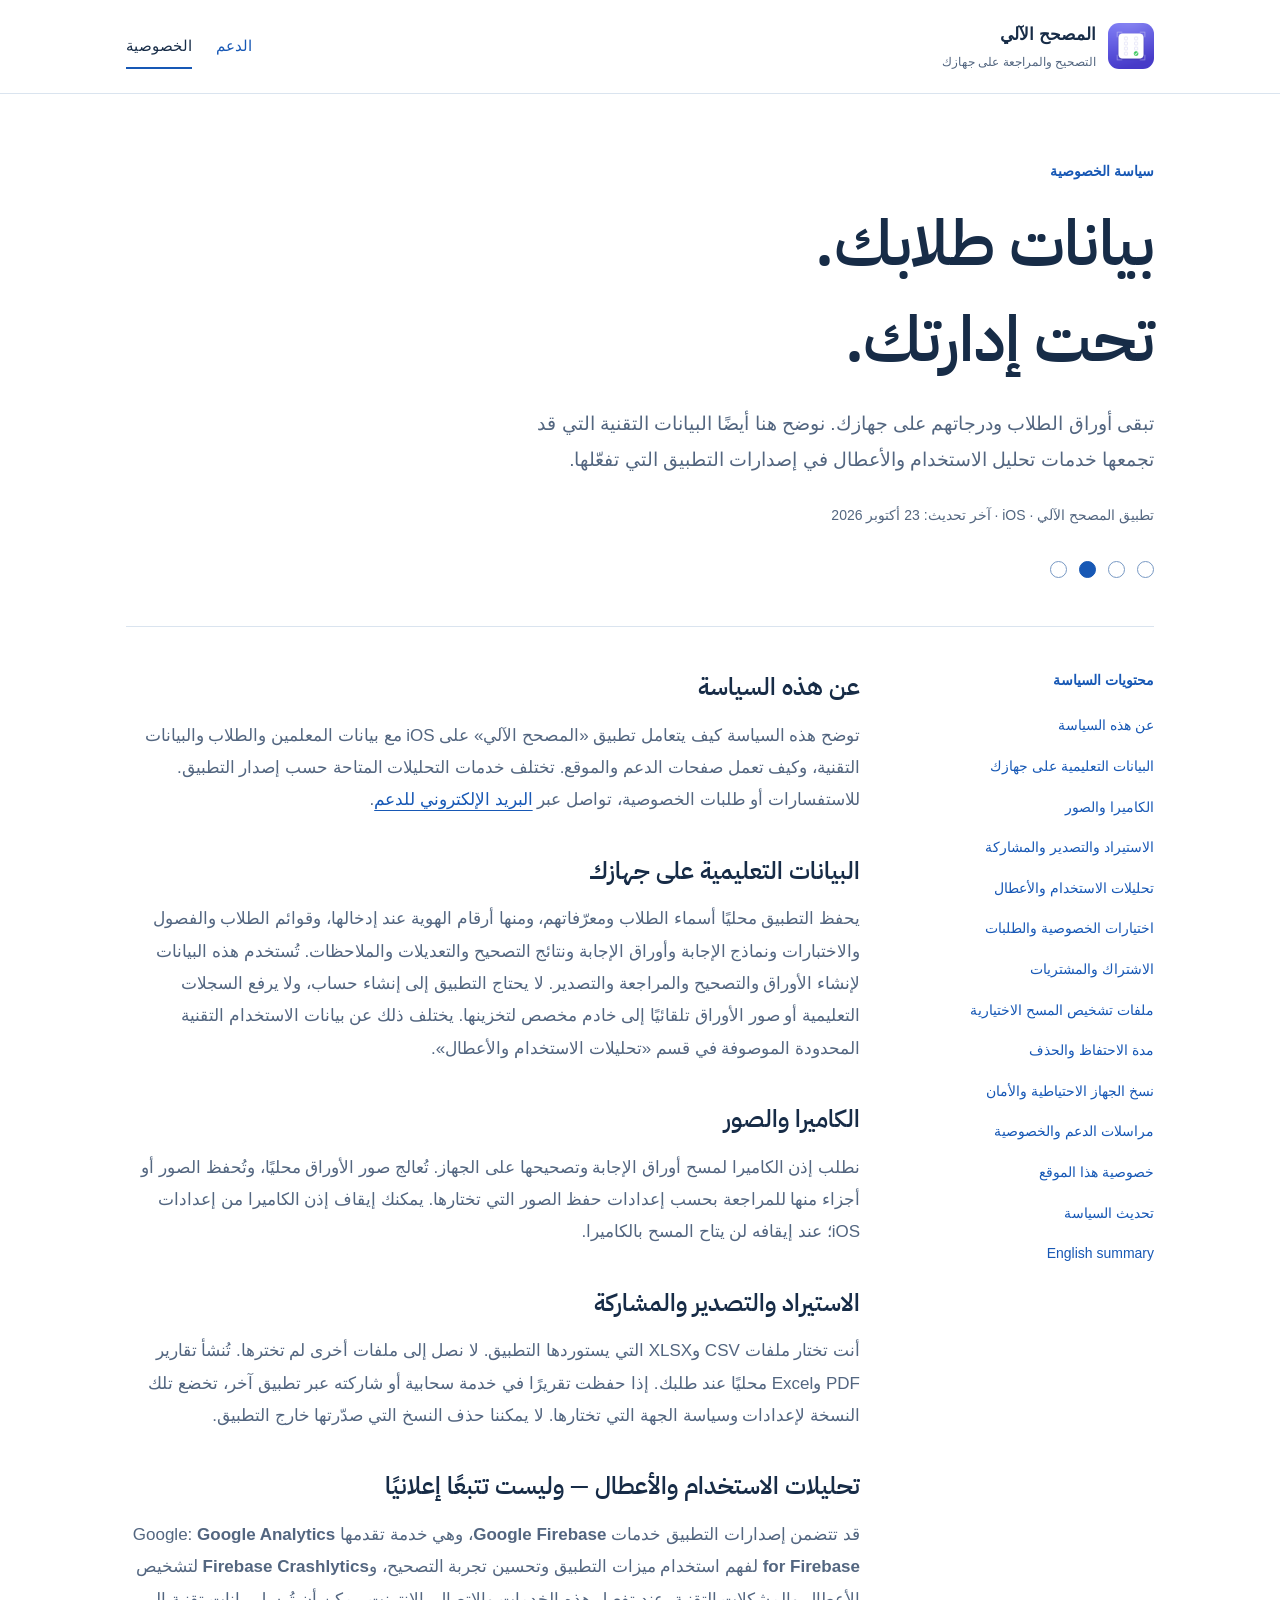
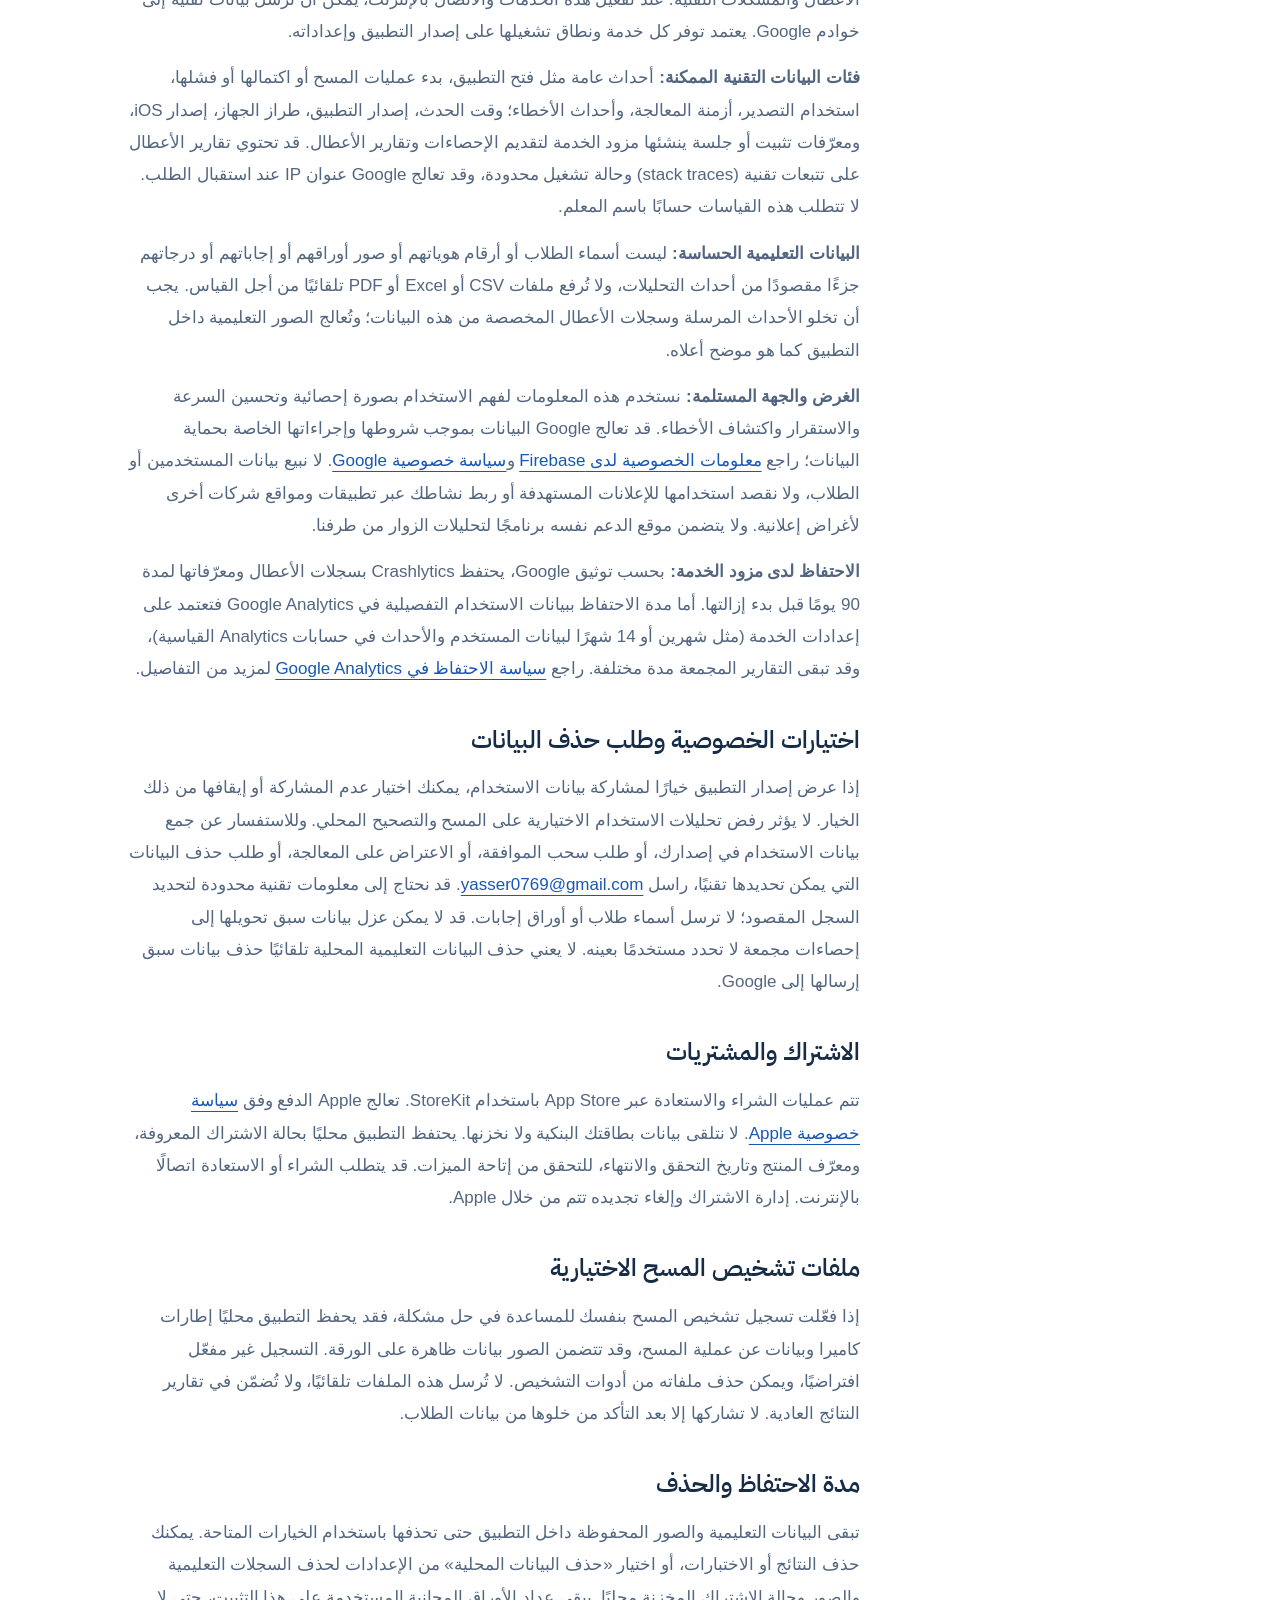
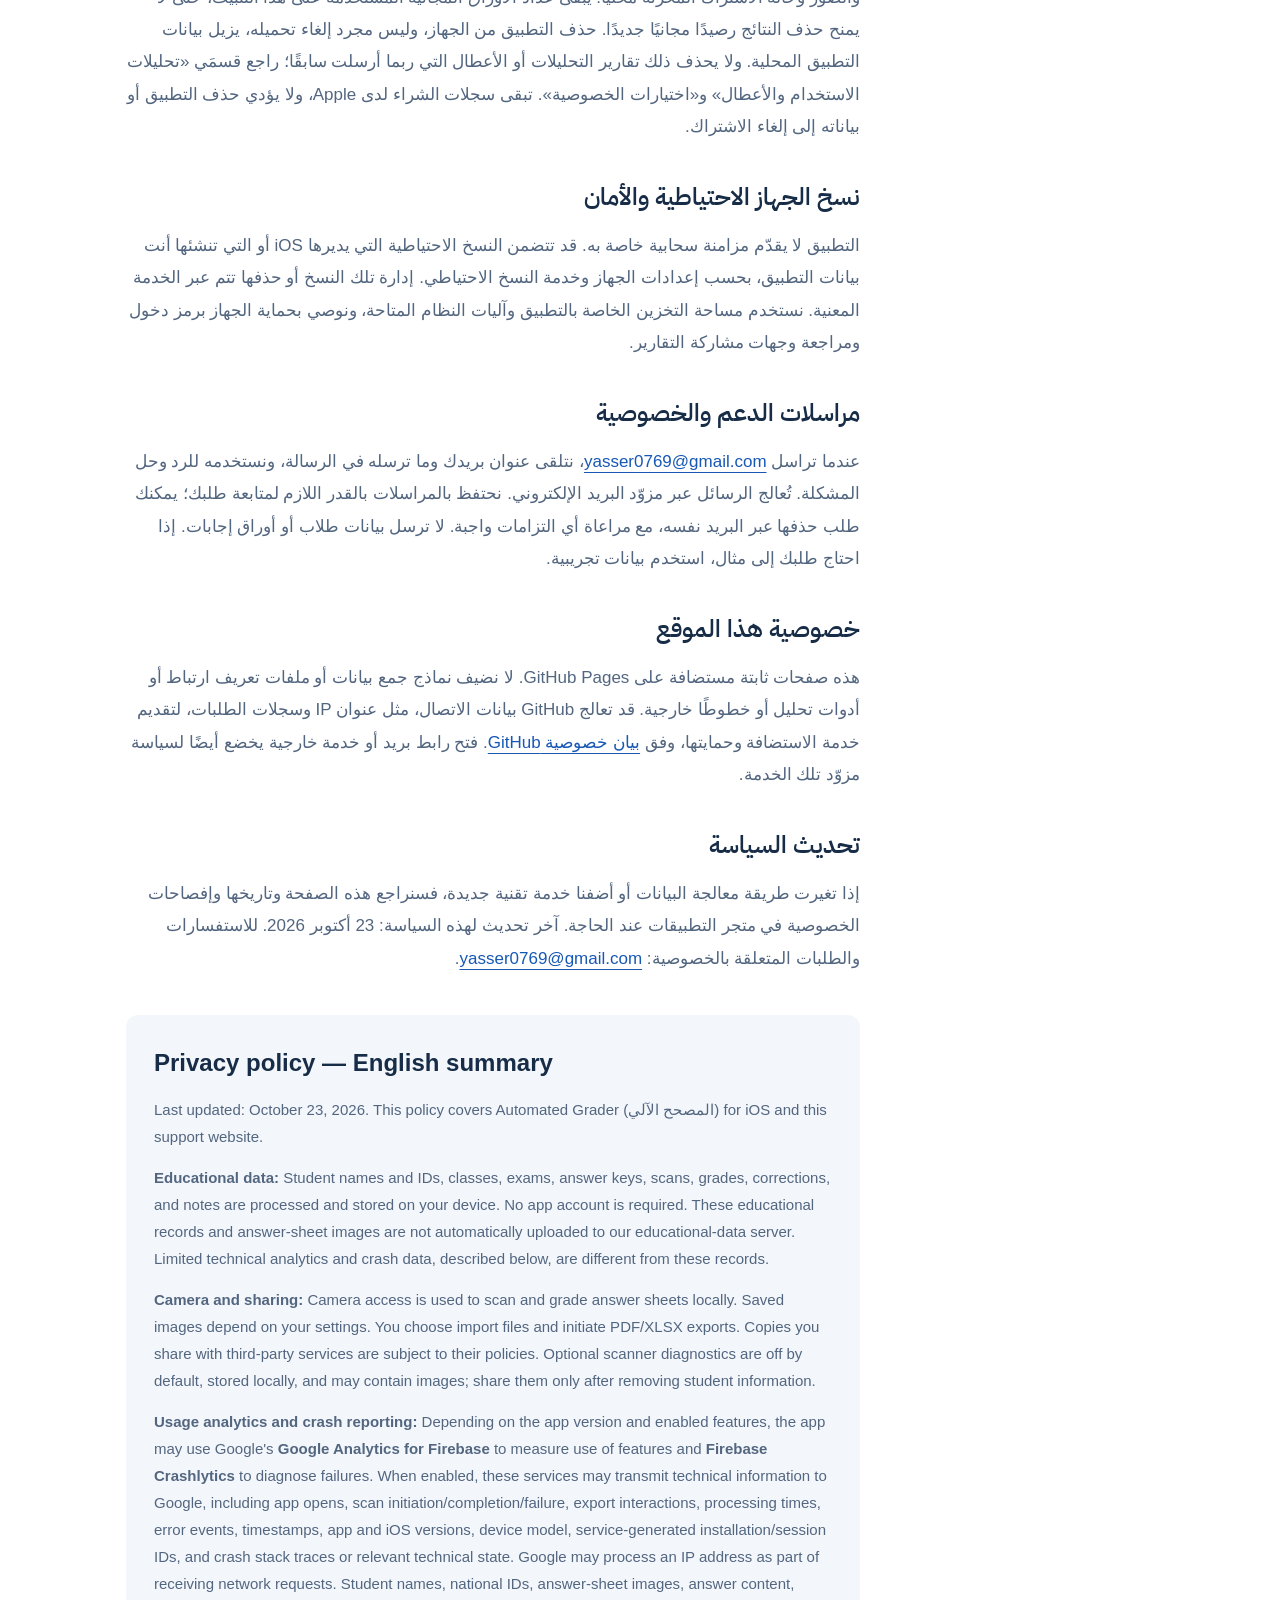
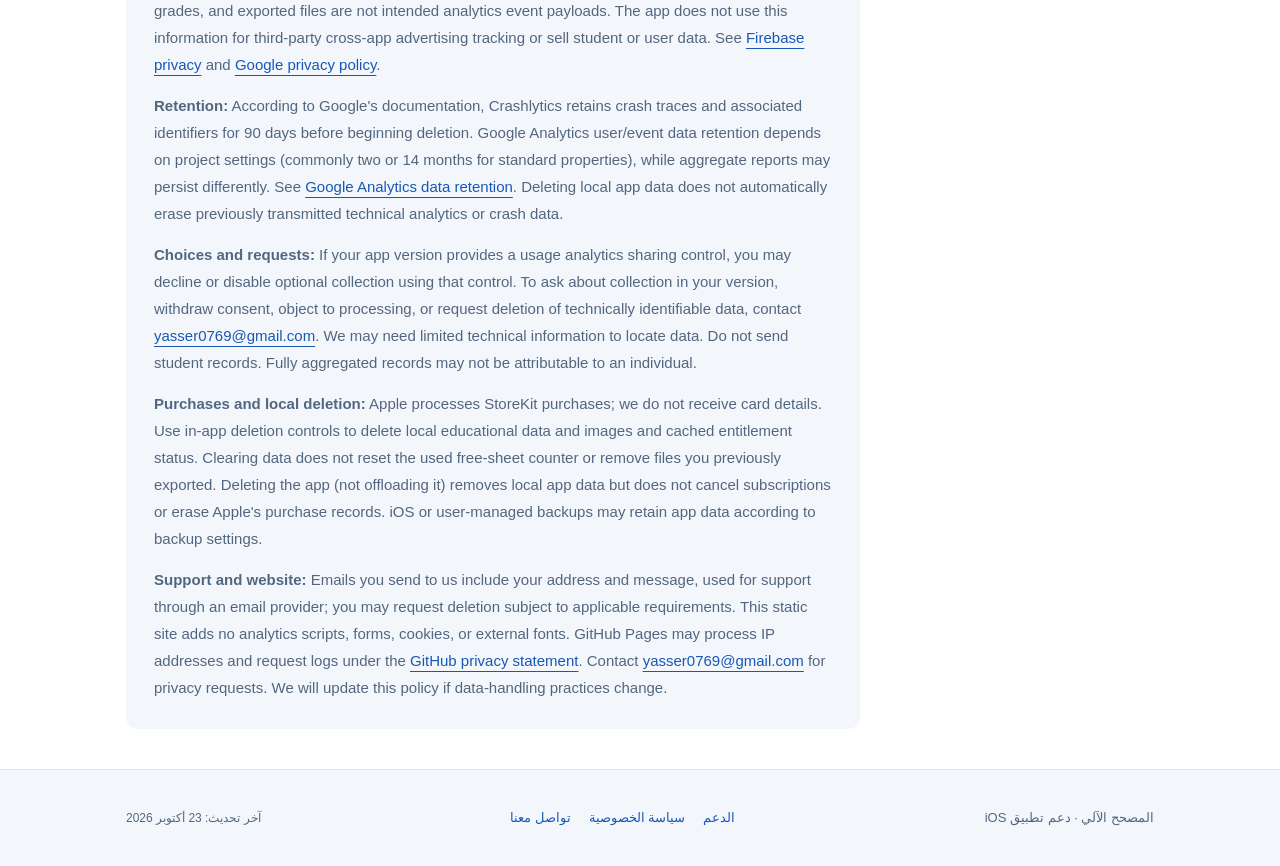
==== commit 22ff4bde: "docs(privacy): explain Firebase technical data and user privacy requests" ====
--- a/privacy.html
+++ b/privacy.html
@@ -3,7 +3,7 @@
 <head>
 <meta charset="utf-8"><meta name="viewport" content="width=device-width, initial-scale=1">
 <title>سياسة الخصوصية | المصحح الآلي</title>
-<meta name="description" content="سياسة خصوصية تطبيق المصحح الآلي: البيانات المحلية، الكاميرا، مشاركة التقارير، المشتريات، الحذف والتواصل.">
+<meta name="description" content="سياسة خصوصية تطبيق المصحح الآلي: بيانات الطلاب المحلية، تحليلات الاستخدام التقنية عبر Firebase عند تفعيلها، تقارير الأعطال، حقوق الخصوصية والحذف.">
 <meta name="theme-color" content="#172c47">
 <link rel="canonical" href="https://yasser0769.github.io/smartgrader-support/privacy.html">
 <link rel="icon" type="image/png" href="assets/app-icon.png">
@@ -15,7 +15,22 @@
 <a class="brand" href="index.html"><img src="assets/app-icon.png" alt="" width="46" height="46"><span>المصحح الآلي<small>التصحيح والمراجعة على جهازك</small></span></a>
 <nav aria-label="التنقل الرئيسي"><a href="support.html">الدعم</a><a href="privacy.html" aria-current="page">الخصوصية</a></nav>
 </div></header>
-<main id="main" class="wrap"><section class="hero"><p class="eyebrow">سياسة الخصوصية</p><h1 id="title">بيانات طلابك.<br>تحت إدارتك.</h1><p class="intro">التصحيح والمراجعة على جهازك. أنت تختار ما تستورده، وما تحفظه، ومتى تشارك النتائج.</p><p class="meta">تطبيق المصحح الآلي · iOS · آخر تحديث: <time datetime="2026-10-07">7 أكتوبر 2026</time></p><div class="bubbles" aria-hidden="true"><i></i><i></i><i class="filled"></i><i></i></div></section><div class="policy-layout"><aside class="toc"><p class="eyebrow">محتويات السياسة</p><nav aria-label="محتويات سياسة الخصوصية"><a href="#scope">عن هذه السياسة</a><a href="#local">البيانات التعليمية على جهازك</a><a href="#camera">الكاميرا والصور</a><a href="#sharing">الاستيراد والتصدير والمشاركة</a><a href="#tracking">التتبع والإعلانات</a><a href="#purchases">الاشتراك والمشتريات</a><a href="#diagnostics">ملفات تشخيص المسح الاختيارية</a><a href="#retention">مدة الاحتفاظ والحذف</a><a href="#backup">نسخ الجهاز الاحتياطية والأمان</a><a href="#contact">مراسلات الدعم والخصوصية</a><a href="#hosting">خصوصية هذا الموقع</a><a href="#changes">تحديث السياسة</a><a href="#english">English summary</a></nav></aside><article class="policy"><section id="scope"><h2>عن هذه السياسة</h2><p>توضح هذه السياسة كيف يتعامل تطبيق «المصحح الآلي» على iOS مع البيانات، وكيف تعمل صفحة الدعم والموقع. للاستفسارات، تواصل عبر <a href="mailto:yasser0769@gmail.com">البريد الإلكتروني للدعم</a>.</p></section><section id="local"><h2>البيانات التعليمية على جهازك</h2><p>يحفظ التطبيق محليًا أسماء الطلاب ومعرّفاتهم، ومنها أرقام الهوية عند إدخالها، وقوائم الطلاب والفصول والاختبارات ونماذج الإجابة وأوراق الإجابة ونتائج التصحيح والتعديلات والملاحظات. تُستخدم هذه البيانات لإنشاء الأوراق والتصحيح والمراجعة والتصدير. لا يحتاج التطبيق إلى تسجيل حساب، ولا يرفع هذه البيانات تلقائيًا إلى خادم تابع لنا.</p></section><section id="camera"><h2>الكاميرا والصور</h2><p>نطلب إذن الكاميرا لمسح أوراق الإجابة وتصحيحها على الجهاز. تُعالج صور الأوراق محليًا، وتُحفظ الصور أو أجزاء منها للمراجعة بحسب إعدادات حفظ الصور التي تختارها. يمكنك إيقاف إذن الكاميرا من إعدادات iOS؛ عند إيقافه لن يتاح المسح بالكاميرا.</p></section><section id="sharing"><h2>الاستيراد والتصدير والمشاركة</h2><p>أنت تختار ملفات CSV وXLSX التي يستوردها التطبيق. لا نصل إلى ملفات أخرى لم تخترها. تُنشأ تقارير PDF وExcel محليًا عند طلبك. إذا حفظت تقريرًا في خدمة سحابية أو شاركته عبر تطبيق آخر، تخضع تلك النسخة لإعدادات وسياسة الجهة التي تختارها. لا يمكننا حذف النسخ التي صدّرتها خارج التطبيق.</p></section><section id="tracking"><h2>التتبع والإعلانات</h2><p>لا يحتوي التطبيق على أدوات تتبع إعلاني أو إعلانات أو أدوات تحليل تابعة لجهات خارجية تجمع بيانات استخدامك. لا نبيع بيانات الطلاب أو نشاركها مع معلنين. قد توفر Apple معلومات أداء أو أعطال وفق إعدادات مشاركة التحليلات في جهازك وسياساتها؛ لا نضيف خدمة خاصة لرفع بيانات الطلاب.</p></section><section id="purchases"><h2>الاشتراك والمشتريات</h2><p>تتم عمليات الشراء والاستعادة عبر App Store باستخدام StoreKit. تعالج Apple الدفع وفق <a href="https://www.apple.com/legal/privacy/">سياسة خصوصية Apple</a>. لا نتلقى بيانات بطاقتك البنكية ولا نخزنها. يحتفظ التطبيق محليًا بحالة الاشتراك المعروفة، ومعرّف المنتج وتاريخ التحقق والانتهاء، للتحقق من إتاحة الميزات. قد يتطلب الشراء أو الاستعادة اتصالًا بالإنترنت. إدارة الاشتراك وإلغاء تجديده تتم من خلال Apple.</p></section><section id="diagnostics"><h2>ملفات تشخيص المسح الاختيارية</h2><p>إذا فعّلت تسجيل تشخيص المسح بنفسك للمساعدة في حل مشكلة، فقد يحفظ التطبيق محليًا إطارات كاميرا وبيانات عن عملية المسح، وقد تتضمن الصور بيانات ظاهرة على الورقة. التسجيل غير مفعّل افتراضيًا، ويمكن حذف ملفاته من أدوات التشخيص. لا تُرسل هذه الملفات تلقائيًا، ولا تُضمّن في تقارير النتائج العادية. لا تشاركها إلا بعد التأكد من خلوها من بيانات الطلاب.</p></section><section id="retention"><h2>مدة الاحتفاظ والحذف</h2><p>تبقى البيانات التعليمية المحفوظة داخل التطبيق حتى تحذفها باستخدام الخيارات المتاحة. يمكنك حذف النتائج أو الاختبارات، أو اختيار «حذف البيانات المحلية» من الإعدادات لحذف البيانات التعليمية والصور المحفوظة وحالة الاشتراك المخزنة محليًا. يبقى عداد الأوراق المجانية المستخدمة على هذا التثبيت، حتى لا يمنح حذف النتائج رصيدًا مجانيًا جديدًا. حذف التطبيق من الجهاز، وليس مجرد إلغاء تحميله، يزيل بياناته المحلية. تبقى سجلات الشراء لدى Apple، ولا يؤدي حذف البيانات أو التطبيق إلى إلغاء الاشتراك.</p></section><section id="backup"><h2>نسخ الجهاز الاحتياطية والأمان</h2><p>التطبيق لا يقدّم مزامنة سحابية خاصة به. قد تتضمن النسخ الاحتياطية التي يديرها iOS أو التي تنشئها أنت بيانات التطبيق، بحسب إعدادات الجهاز وخدمة النسخ الاحتياطي. إدارة تلك النسخ أو حذفها تتم عبر الخدمة المعنية. نستخدم مساحة التخزين الخاصة بالتطبيق وآليات النظام المتاحة، ونوصي بحماية الجهاز برمز دخول ومراجعة وجهات مشاركة التقارير.</p></section><section id="contact"><h2>مراسلات الدعم والخصوصية</h2><p>عندما تراسل <a href="mailto:yasser0769@gmail.com" dir="ltr">yasser0769@gmail.com</a>، نتلقى عنوان بريدك وما ترسله في الرسالة، ونستخدمه للرد وحل المشكلة. تُعالج الرسائل عبر مزوّد البريد الإلكتروني. نحتفظ بالمراسلات بالقدر اللازم لمتابعة طلبك؛ يمكنك طلب حذفها عبر البريد نفسه، مع مراعاة أي التزامات واجبة. لا ترسل بيانات طلاب أو أوراق إجابات. إذا احتاج طلبك إلى مثال، استخدم بيانات تجريبية.</p></section><section id="hosting"><h2>خصوصية هذا الموقع</h2><p>هذه صفحات ثابتة مستضافة على GitHub Pages. لا نضيف نماذج جمع بيانات أو ملفات تعريف ارتباط أو أدوات تحليل أو خطوطًا خارجية. قد تعالج GitHub بيانات الاتصال، مثل عنوان IP وسجلات الطلبات، لتقديم خدمة الاستضافة وحمايتها، وفق <a href="https://docs.github.com/en/site-policy/privacy-policies/github-general-privacy-statement">بيان خصوصية GitHub</a>. فتح رابط بريد أو خدمة خارجية يخضع أيضًا لسياسة مزوّد تلك الخدمة.</p></section><section id="changes"><h2>تحديث السياسة</h2><p>إذا تغيرت طريقة معالجة البيانات، سنحدّث هذه الصفحة وتاريخها، ونحدّث سياسة التطبيق عند الحاجة. آخر تحديث لهذه السياسة: 7 أكتوبر 2026. يمكنك إرسال أي سؤال أو طلب متعلق بالخصوصية إلى <a href="mailto:yasser0769@gmail.com" dir="ltr">yasser0769@gmail.com</a>.</p></section>
-<section id="english" class="english" lang="en" dir="ltr"><h2>Privacy policy — English summary</h2><p>Last updated: October 7, 2026. This policy applies to Automated Grader (المصحح الآلي) for iOS and this support website.</p><p><strong>Educational data:</strong> Student names and identifiers, classes, exams, answer keys, scans, grades, corrections, and notes are processed and stored on your device. No app account is required. We do not automatically upload educational data to our servers.</p><p><strong>Camera and sharing:</strong> Camera access is used to scan and grade answer sheets locally. Saved images depend on your settings. You select import files and initiate PDF/XLSX exports. Copies you share with other apps or cloud services are governed by those services. Optional scan diagnostics are off by default, saved locally, and may contain camera images; they are only shared by your explicit action.</p><p><strong>Tracking and purchases:</strong> The app has no advertising, advertising tracking, or third-party usage analytics SDKs. Apple processes purchases through StoreKit. We do not receive card details. The app stores known entitlement status, product ID, and verification/expiration dates locally. Apple's own diagnostics and services are governed by its policies and your device settings.</p><p><strong>Retention and deletion:</strong> Use the app's deletion controls to delete educational data and locally cached entitlement status. Clearing data does not reset the free-sheet usage counter or delete exported copies. Deleting the app (rather than offloading it) removes its local data. It does not cancel subscriptions or erase Apple's purchase records. Device backups may retain app data according to your OS or backup settings; the app does not operate its own cloud sync service.</p><p><strong>Support and hosting:</strong> Emails sent to us include your email address and message; we use them to respond and resolve your request through our email provider. Correspondence is retained as needed for support; you can request deletion, subject to applicable obligations. Do not send student data. This static site has no added cookies, analytics, forms, or external fonts. GitHub Pages may process IP addresses and request logs under the <a href="https://docs.github.com/en/site-policy/privacy-policies/github-general-privacy-statement">GitHub privacy statement</a>.</p><p><strong>Contact and changes:</strong> For questions or privacy requests, email <a href="mailto:yasser0769@gmail.com">yasser0769@gmail.com</a>. Material processing changes will be reflected in an updated policy and date.</p></section></article></div></main>
-<footer class="footer"><div class="wrap footer-inner"><span>المصحح الآلي · دعم تطبيق iOS</span><nav aria-label="روابط التذييل"><a href="support.html">الدعم</a><a href="privacy.html">سياسة الخصوصية</a><a href="mailto:yasser0769@gmail.com">تواصل معنا</a></nav><span class="date">آخر تحديث: <time datetime="2026-10-07">7 أكتوبر 2026</time></span></div></footer>
+<main id="main" class="wrap"><section class="hero"><p class="eyebrow">سياسة الخصوصية</p><h1 id="title">بيانات طلابك.<br>تحت إدارتك.</h1><p class="intro">تبقى أوراق الطلاب ودرجاتهم على جهازك. نوضح هنا أيضًا البيانات التقنية التي قد تجمعها خدمات تحليل الاستخدام والأعطال في إصدارات التطبيق التي تفعّلها.</p><p class="meta">تطبيق المصحح الآلي · iOS · آخر تحديث: <time datetime="2026-10-23">23 أكتوبر 2026</time></p><div class="bubbles" aria-hidden="true"><i></i><i></i><i class="filled"></i><i></i></div></section><div class="policy-layout"><aside class="toc"><p class="eyebrow">محتويات السياسة</p><nav aria-label="محتويات سياسة الخصوصية"><a href="#scope">عن هذه السياسة</a><a href="#local">البيانات التعليمية على جهازك</a><a href="#camera">الكاميرا والصور</a><a href="#sharing">الاستيراد والتصدير والمشاركة</a><a href="#tracking">تحليلات الاستخدام والأعطال</a><a href="#choices">اختيارات الخصوصية والطلبات</a><a href="#purchases">الاشتراك والمشتريات</a><a href="#diagnostics">ملفات تشخيص المسح الاختيارية</a><a href="#retention">مدة الاحتفاظ والحذف</a><a href="#backup">نسخ الجهاز الاحتياطية والأمان</a><a href="#contact">مراسلات الدعم والخصوصية</a><a href="#hosting">خصوصية هذا الموقع</a><a href="#changes">تحديث السياسة</a><a href="#english">English summary</a></nav></aside><article class="policy"><section id="scope"><h2>عن هذه السياسة</h2><p>توضح هذه السياسة كيف يتعامل تطبيق «المصحح الآلي» على iOS مع بيانات المعلمين والطلاب والبيانات التقنية، وكيف تعمل صفحات الدعم والموقع. تختلف خدمات التحليلات المتاحة حسب إصدار التطبيق. للاستفسارات أو طلبات الخصوصية، تواصل عبر <a href="mailto:yasser0769@gmail.com">البريد الإلكتروني للدعم</a>.</p></section><section id="local"><h2>البيانات التعليمية على جهازك</h2><p>يحفظ التطبيق محليًا أسماء الطلاب ومعرّفاتهم، ومنها أرقام الهوية عند إدخالها، وقوائم الطلاب والفصول والاختبارات ونماذج الإجابة وأوراق الإجابة ونتائج التصحيح والتعديلات والملاحظات. تُستخدم هذه البيانات لإنشاء الأوراق والتصحيح والمراجعة والتصدير. لا يحتاج التطبيق إلى إنشاء حساب، ولا يرفع السجلات التعليمية أو صور الأوراق تلقائيًا إلى خادم مخصص لتخزينها. يختلف ذلك عن بيانات الاستخدام التقنية المحدودة الموصوفة في قسم «تحليلات الاستخدام والأعطال».</p></section><section id="camera"><h2>الكاميرا والصور</h2><p>نطلب إذن الكاميرا لمسح أوراق الإجابة وتصحيحها على الجهاز. تُعالج صور الأوراق محليًا، وتُحفظ الصور أو أجزاء منها للمراجعة بحسب إعدادات حفظ الصور التي تختارها. يمكنك إيقاف إذن الكاميرا من إعدادات iOS؛ عند إيقافه لن يتاح المسح بالكاميرا.</p></section><section id="sharing"><h2>الاستيراد والتصدير والمشاركة</h2><p>أنت تختار ملفات CSV وXLSX التي يستوردها التطبيق. لا نصل إلى ملفات أخرى لم تخترها. تُنشأ تقارير PDF وExcel محليًا عند طلبك. إذا حفظت تقريرًا في خدمة سحابية أو شاركته عبر تطبيق آخر، تخضع تلك النسخة لإعدادات وسياسة الجهة التي تختارها. لا يمكننا حذف النسخ التي صدّرتها خارج التطبيق.</p></section><section id="tracking"><h2>تحليلات الاستخدام والأعطال — وليست تتبعًا إعلانيًا</h2>
+<p>قد تتضمن إصدارات التطبيق خدمات <strong>Google Firebase</strong>، وهي خدمة تقدمها Google: <strong>Google Analytics for Firebase</strong> لفهم استخدام ميزات التطبيق وتحسين تجربة التصحيح، و<strong>Firebase Crashlytics</strong> لتشخيص الأعطال والمشكلات التقنية. عند تفعيل هذه الخدمات والاتصال بالإنترنت، يمكن أن تُرسل بيانات تقنية إلى خوادم Google. يعتمد توفر كل خدمة ونطاق تشغيلها على إصدار التطبيق وإعداداته.</p>
+<p><strong>فئات البيانات التقنية الممكنة:</strong> أحداث عامة مثل فتح التطبيق، بدء عمليات المسح أو اكتمالها أو فشلها، استخدام التصدير، أزمنة المعالجة، وأحداث الأخطاء؛ وقت الحدث، إصدار التطبيق، طراز الجهاز، إصدار iOS، ومعرّفات تثبيت أو جلسة ينشئها مزود الخدمة لتقديم الإحصاءات وتقارير الأعطال. قد تحتوي تقارير الأعطال على تتبعات تقنية (stack traces) وحالة تشغيل محدودة، وقد تعالج Google عنوان IP عند استقبال الطلب. لا تتطلب هذه القياسات حسابًا باسم المعلم.</p>
+<p><strong>البيانات التعليمية الحساسة:</strong> ليست أسماء الطلاب أو أرقام هوياتهم أو صور أوراقهم أو إجاباتهم أو درجاتهم جزءًا مقصودًا من أحداث التحليلات، ولا تُرفع ملفات CSV أو Excel أو PDF تلقائيًا من أجل القياس. يجب أن تخلو الأحداث المرسلة وسجلات الأعطال المخصصة من هذه البيانات؛ وتُعالج الصور التعليمية داخل التطبيق كما هو موضح أعلاه.</p>
+<p><strong>الغرض والجهة المستلمة:</strong> نستخدم هذه المعلومات لفهم الاستخدام بصورة إحصائية وتحسين السرعة والاستقرار واكتشاف الأخطاء. قد تعالج Google البيانات بموجب شروطها وإجراءاتها الخاصة بحماية البيانات؛ راجع <a href="https://firebase.google.com/support/privacy" target="_blank" rel="noopener noreferrer">معلومات الخصوصية لدى Firebase</a> و<a href="https://policies.google.com/privacy" target="_blank" rel="noopener noreferrer">سياسة خصوصية Google</a>. لا نبيع بيانات المستخدمين أو الطلاب، ولا نقصد استخدامها للإعلانات المستهدفة أو ربط نشاطك عبر تطبيقات ومواقع شركات أخرى لأغراض إعلانية. ولا يتضمن موقع الدعم نفسه برنامجًا لتحليلات الزوار من طرفنا.</p>
+<p><strong>الاحتفاظ لدى مزود الخدمة:</strong> بحسب توثيق Google، يحتفظ Crashlytics بسجلات الأعطال ومعرّفاتها لمدة 90 يومًا قبل بدء إزالتها. أما مدة الاحتفاظ ببيانات الاستخدام التفصيلية في Google Analytics فتعتمد على إعدادات الخدمة (مثل شهرين أو 14 شهرًا لبيانات المستخدم والأحداث في حسابات Analytics القياسية)، وقد تبقى التقارير المجمعة مدة مختلفة. راجع <a href="https://support.google.com/analytics/answer/7667196" target="_blank" rel="noopener noreferrer">سياسة الاحتفاظ في Google Analytics</a> لمزيد من التفاصيل.</p></section><section id="choices"><h2>اختيارات الخصوصية وطلب حذف البيانات</h2>
+<p>إذا عرض إصدار التطبيق خيارًا لمشاركة بيانات الاستخدام، يمكنك اختيار عدم المشاركة أو إيقافها من ذلك الخيار. لا يؤثر رفض تحليلات الاستخدام الاختيارية على المسح والتصحيح المحلي. وللاستفسار عن جمع بيانات الاستخدام في إصدارك، أو طلب سحب الموافقة، أو الاعتراض على المعالجة، أو طلب حذف البيانات التي يمكن تحديدها تقنيًا، راسل <a href="mailto:yasser0769@gmail.com">yasser0769@gmail.com</a>. قد نحتاج إلى معلومات تقنية محدودة لتحديد السجل المقصود؛ لا ترسل أسماء طلاب أو أوراق إجابات. قد لا يمكن عزل بيانات سبق تحويلها إلى إحصاءات مجمعة لا تحدد مستخدمًا بعينه. لا يعني حذف البيانات التعليمية المحلية تلقائيًا حذف بيانات سبق إرسالها إلى Google.</p>
+</section><section id="purchases"><h2>الاشتراك والمشتريات</h2><p>تتم عمليات الشراء والاستعادة عبر App Store باستخدام StoreKit. تعالج Apple الدفع وفق <a href="https://www.apple.com/legal/privacy/">سياسة خصوصية Apple</a>. لا نتلقى بيانات بطاقتك البنكية ولا نخزنها. يحتفظ التطبيق محليًا بحالة الاشتراك المعروفة، ومعرّف المنتج وتاريخ التحقق والانتهاء، للتحقق من إتاحة الميزات. قد يتطلب الشراء أو الاستعادة اتصالًا بالإنترنت. إدارة الاشتراك وإلغاء تجديده تتم من خلال Apple.</p></section><section id="diagnostics"><h2>ملفات تشخيص المسح الاختيارية</h2><p>إذا فعّلت تسجيل تشخيص المسح بنفسك للمساعدة في حل مشكلة، فقد يحفظ التطبيق محليًا إطارات كاميرا وبيانات عن عملية المسح، وقد تتضمن الصور بيانات ظاهرة على الورقة. التسجيل غير مفعّل افتراضيًا، ويمكن حذف ملفاته من أدوات التشخيص. لا تُرسل هذه الملفات تلقائيًا، ولا تُضمّن في تقارير النتائج العادية. لا تشاركها إلا بعد التأكد من خلوها من بيانات الطلاب.</p></section><section id="retention"><h2>مدة الاحتفاظ والحذف</h2><p>تبقى البيانات التعليمية والصور المحفوظة داخل التطبيق حتى تحذفها باستخدام الخيارات المتاحة. يمكنك حذف النتائج أو الاختبارات، أو اختيار «حذف البيانات المحلية» من الإعدادات لحذف السجلات التعليمية والصور وحالة الاشتراك المخزنة محليًا. يبقى عداد الأوراق المجانية المستخدمة على هذا التثبيت، حتى لا يمنح حذف النتائج رصيدًا مجانيًا جديدًا. حذف التطبيق من الجهاز، وليس مجرد إلغاء تحميله، يزيل بيانات التطبيق المحلية. ولا يحذف ذلك تقارير التحليلات أو الأعطال التي ربما أرسلت سابقًا؛ راجع قسمَي «تحليلات الاستخدام والأعطال» و«اختيارات الخصوصية». تبقى سجلات الشراء لدى Apple، ولا يؤدي حذف التطبيق أو بياناته إلى إلغاء الاشتراك.</p></section><section id="backup"><h2>نسخ الجهاز الاحتياطية والأمان</h2><p>التطبيق لا يقدّم مزامنة سحابية خاصة به. قد تتضمن النسخ الاحتياطية التي يديرها iOS أو التي تنشئها أنت بيانات التطبيق، بحسب إعدادات الجهاز وخدمة النسخ الاحتياطي. إدارة تلك النسخ أو حذفها تتم عبر الخدمة المعنية. نستخدم مساحة التخزين الخاصة بالتطبيق وآليات النظام المتاحة، ونوصي بحماية الجهاز برمز دخول ومراجعة وجهات مشاركة التقارير.</p></section><section id="contact"><h2>مراسلات الدعم والخصوصية</h2><p>عندما تراسل <a href="mailto:yasser0769@gmail.com" dir="ltr">yasser0769@gmail.com</a>، نتلقى عنوان بريدك وما ترسله في الرسالة، ونستخدمه للرد وحل المشكلة. تُعالج الرسائل عبر مزوّد البريد الإلكتروني. نحتفظ بالمراسلات بالقدر اللازم لمتابعة طلبك؛ يمكنك طلب حذفها عبر البريد نفسه، مع مراعاة أي التزامات واجبة. لا ترسل بيانات طلاب أو أوراق إجابات. إذا احتاج طلبك إلى مثال، استخدم بيانات تجريبية.</p></section><section id="hosting"><h2>خصوصية هذا الموقع</h2><p>هذه صفحات ثابتة مستضافة على GitHub Pages. لا نضيف نماذج جمع بيانات أو ملفات تعريف ارتباط أو أدوات تحليل أو خطوطًا خارجية. قد تعالج GitHub بيانات الاتصال، مثل عنوان IP وسجلات الطلبات، لتقديم خدمة الاستضافة وحمايتها، وفق <a href="https://docs.github.com/en/site-policy/privacy-policies/github-general-privacy-statement">بيان خصوصية GitHub</a>. فتح رابط بريد أو خدمة خارجية يخضع أيضًا لسياسة مزوّد تلك الخدمة.</p></section><section id="changes"><h2>تحديث السياسة</h2><p>إذا تغيرت طريقة معالجة البيانات أو أضفنا خدمة تقنية جديدة، فسنراجع هذه الصفحة وتاريخها وإفصاحات الخصوصية في متجر التطبيقات عند الحاجة. آخر تحديث لهذه السياسة: 23 أكتوبر 2026. للاستفسارات والطلبات المتعلقة بالخصوصية: <a href="mailto:yasser0769@gmail.com" dir="ltr">yasser0769@gmail.com</a>.</p></section>
+<section id="english" class="english" lang="en" dir="ltr"><h2>Privacy policy — English summary</h2>
+<p>Last updated: October 23, 2026. This policy covers Automated Grader (المصحح الآلي) for iOS and this support website.</p>
+<p><strong>Educational data:</strong> Student names and IDs, classes, exams, answer keys, scans, grades, corrections, and notes are processed and stored on your device. No app account is required. These educational records and answer-sheet images are not automatically uploaded to our educational-data server. Limited technical analytics and crash data, described below, are different from these records.</p>
+<p><strong>Camera and sharing:</strong> Camera access is used to scan and grade answer sheets locally. Saved images depend on your settings. You choose import files and initiate PDF/XLSX exports. Copies you share with third-party services are subject to their policies. Optional scanner diagnostics are off by default, stored locally, and may contain images; share them only after removing student information.</p>
+<p><strong>Usage analytics and crash reporting:</strong> Depending on the app version and enabled features, the app may use Google's <strong>Google Analytics for Firebase</strong> to measure use of features and <strong>Firebase Crashlytics</strong> to diagnose failures. When enabled, these services may transmit technical information to Google, including app opens, scan initiation/completion/failure, export interactions, processing times, error events, timestamps, app and iOS versions, device model, service-generated installation/session IDs, and crash stack traces or relevant technical state. Google may process an IP address as part of receiving network requests. Student names, national IDs, answer-sheet images, answer content, grades, and exported files are not intended analytics event payloads. The app does not use this information for third-party cross-app advertising tracking or sell student or user data. See <a href="https://firebase.google.com/support/privacy">Firebase privacy</a> and <a href="https://policies.google.com/privacy">Google privacy policy</a>.</p>
+<p><strong>Retention:</strong> According to Google's documentation, Crashlytics retains crash traces and associated identifiers for 90 days before beginning deletion. Google Analytics user/event data retention depends on project settings (commonly two or 14 months for standard properties), while aggregate reports may persist differently. See <a href="https://support.google.com/analytics/answer/7667196">Google Analytics data retention</a>. Deleting local app data does not automatically erase previously transmitted technical analytics or crash data.</p>
+<p><strong>Choices and requests:</strong> If your app version provides a usage analytics sharing control, you may decline or disable optional collection using that control. To ask about collection in your version, withdraw consent, object to processing, or request deletion of technically identifiable data, contact <a href="mailto:yasser0769@gmail.com">yasser0769@gmail.com</a>. We may need limited technical information to locate data. Do not send student records. Fully aggregated records may not be attributable to an individual.</p>
+<p><strong>Purchases and local deletion:</strong> Apple processes StoreKit purchases; we do not receive card details. Use in-app deletion controls to delete local educational data and images and cached entitlement status. Clearing data does not reset the used free-sheet counter or remove files you previously exported. Deleting the app (not offloading it) removes local app data but does not cancel subscriptions or erase Apple's purchase records. iOS or user-managed backups may retain app data according to backup settings.</p>
+<p><strong>Support and website:</strong> Emails you send to us include your address and message, used for support through an email provider; you may request deletion subject to applicable requirements. This static site adds no analytics scripts, forms, cookies, or external fonts. GitHub Pages may process IP addresses and request logs under the <a href="https://docs.github.com/en/site-policy/privacy-policies/github-general-privacy-statement">GitHub privacy statement</a>. Contact <a href="mailto:yasser0769@gmail.com">yasser0769@gmail.com</a> for privacy requests. We will update this policy if data-handling practices change.</p></section></article></div></main>
+<footer class="footer"><div class="wrap footer-inner"><span>المصحح الآلي · دعم تطبيق iOS</span><nav aria-label="روابط التذييل"><a href="support.html">الدعم</a><a href="privacy.html">سياسة الخصوصية</a><a href="mailto:yasser0769@gmail.com">تواصل معنا</a></nav><span class="date">آخر تحديث: <time datetime="2026-10-23">23 أكتوبر 2026</time></span></div></footer>
 </body></html>
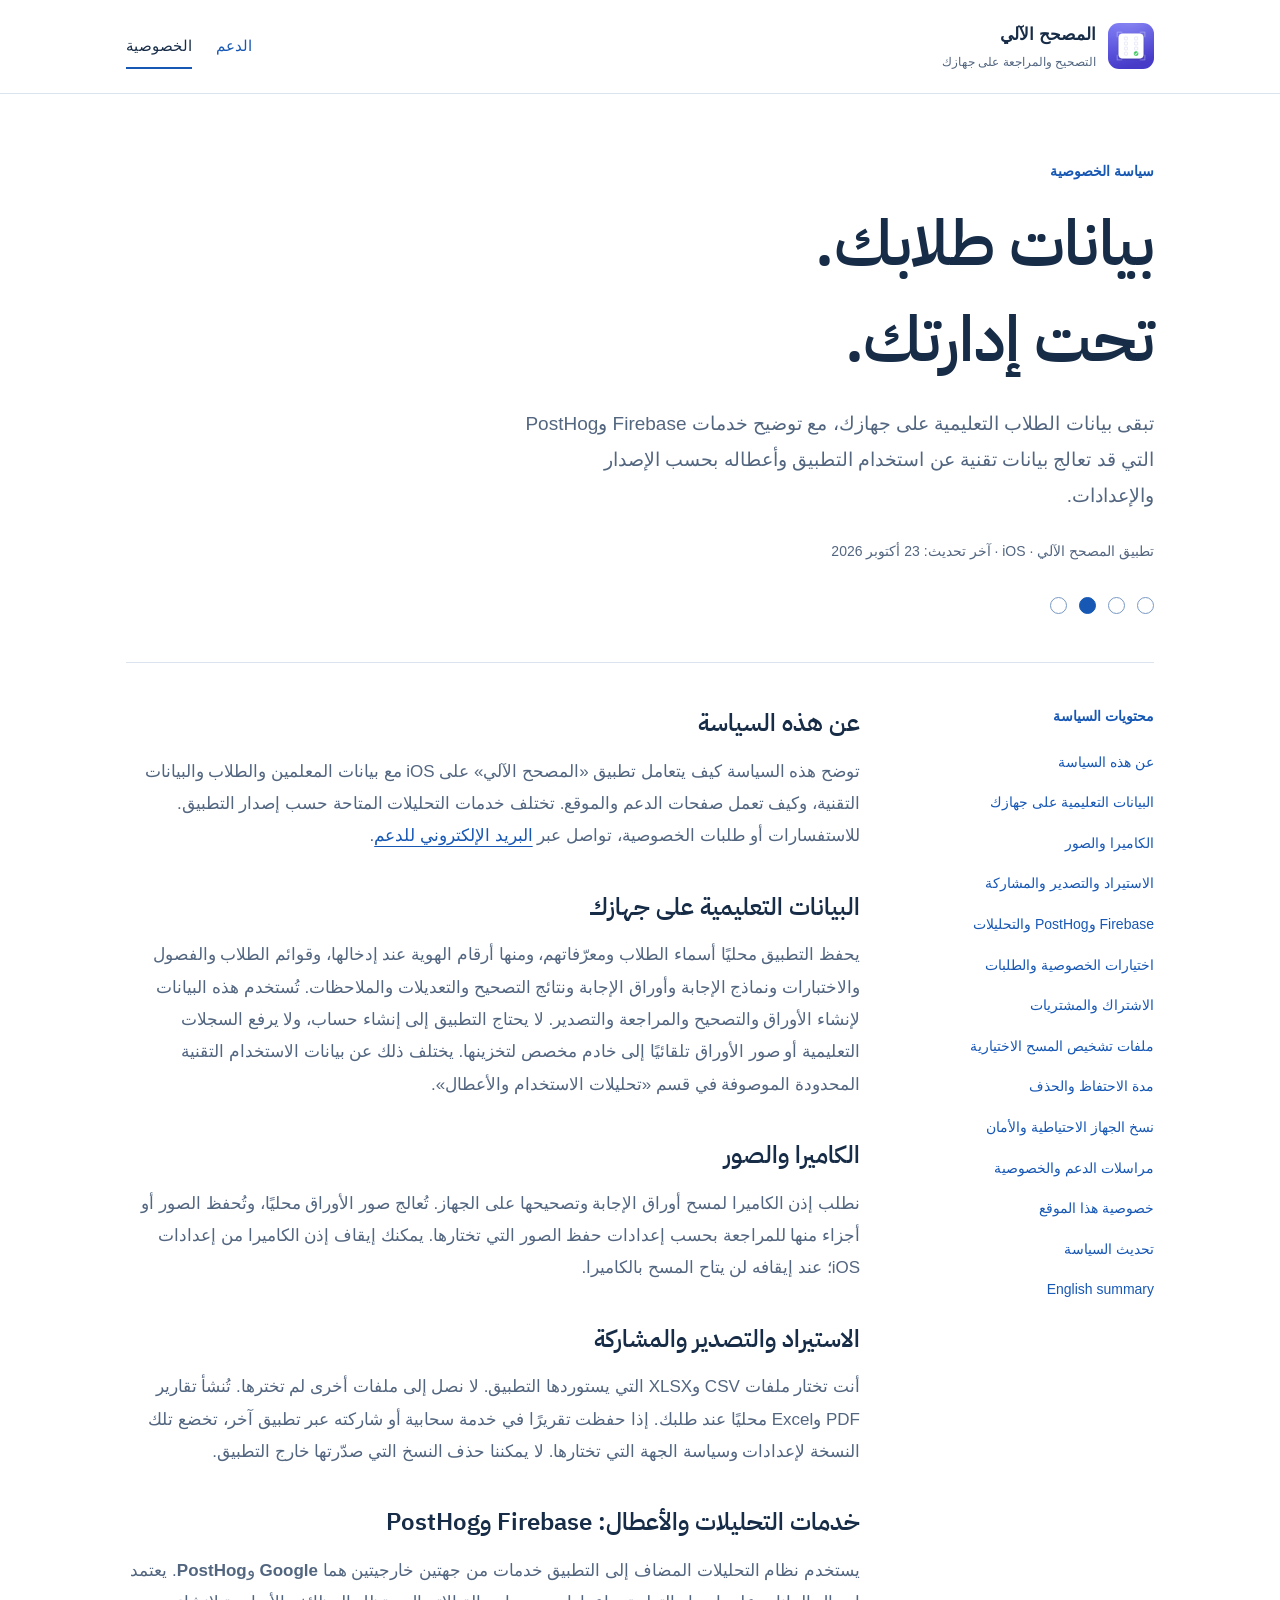
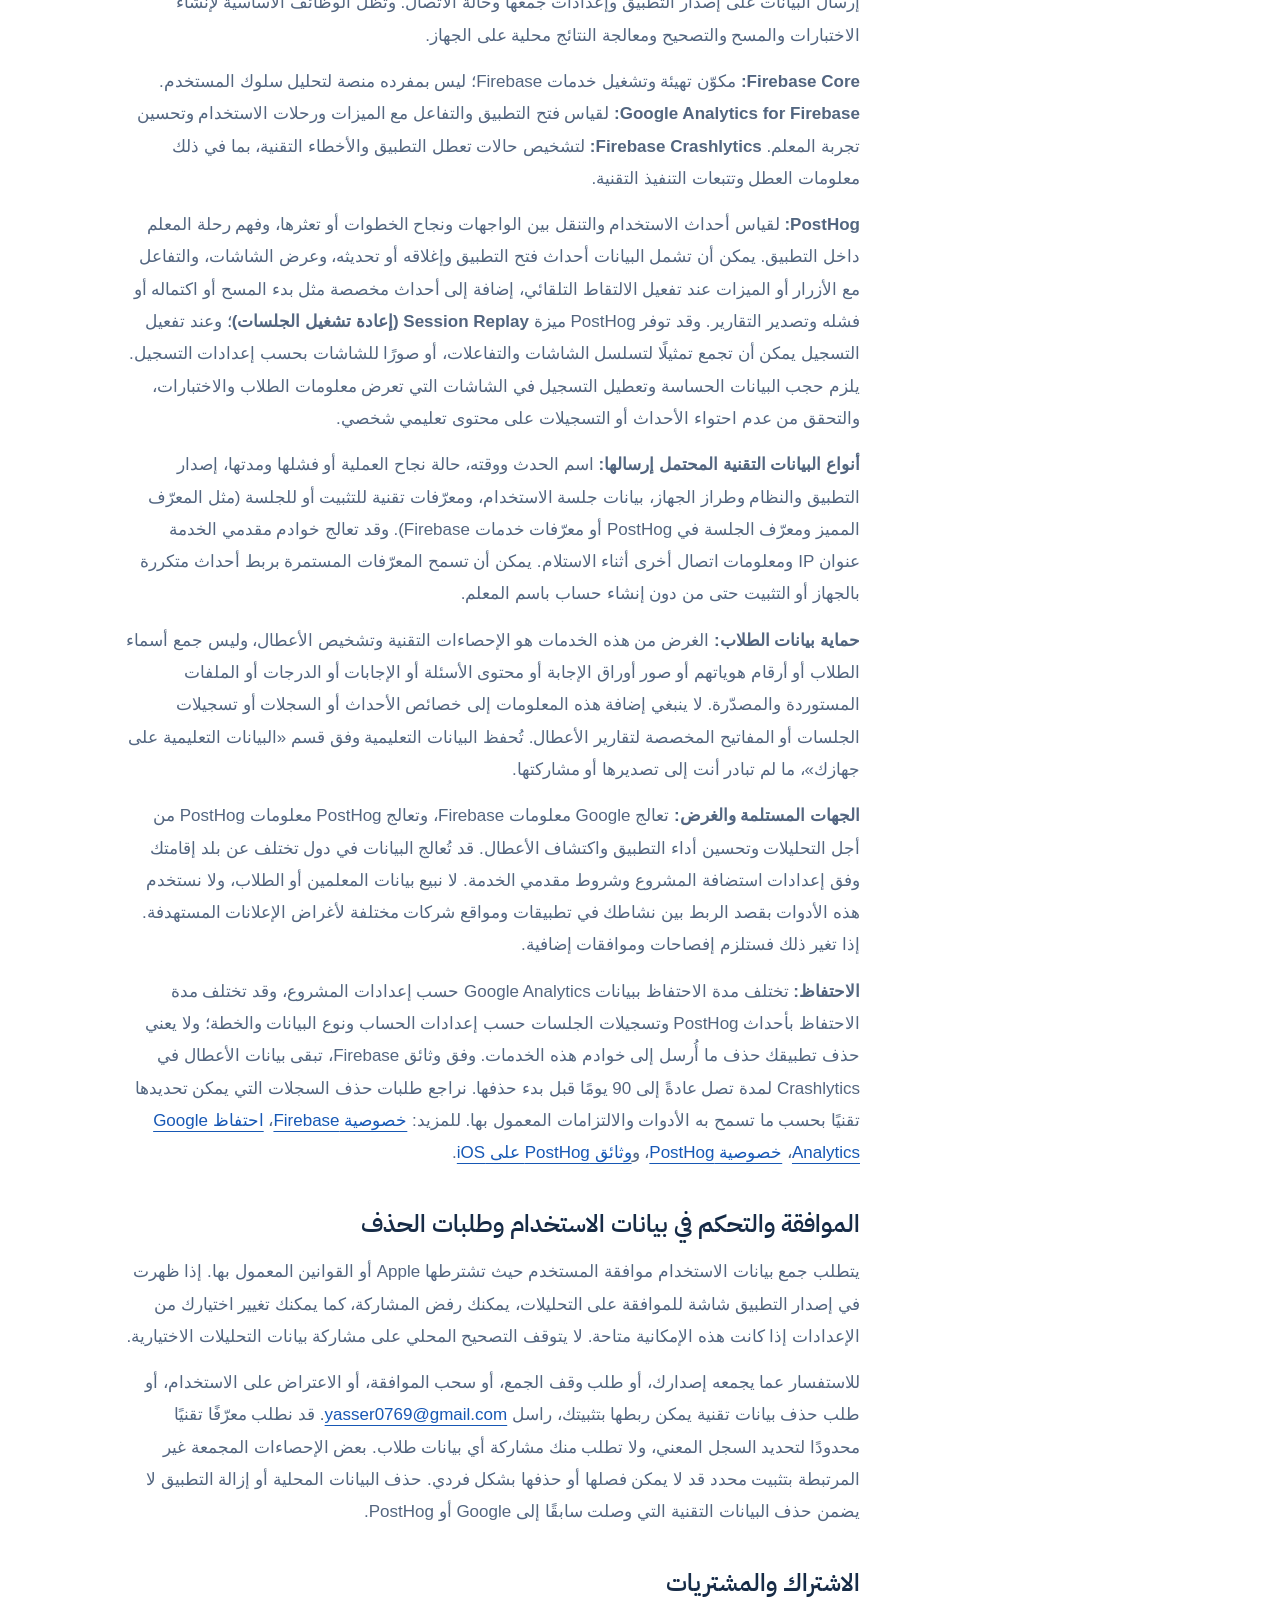
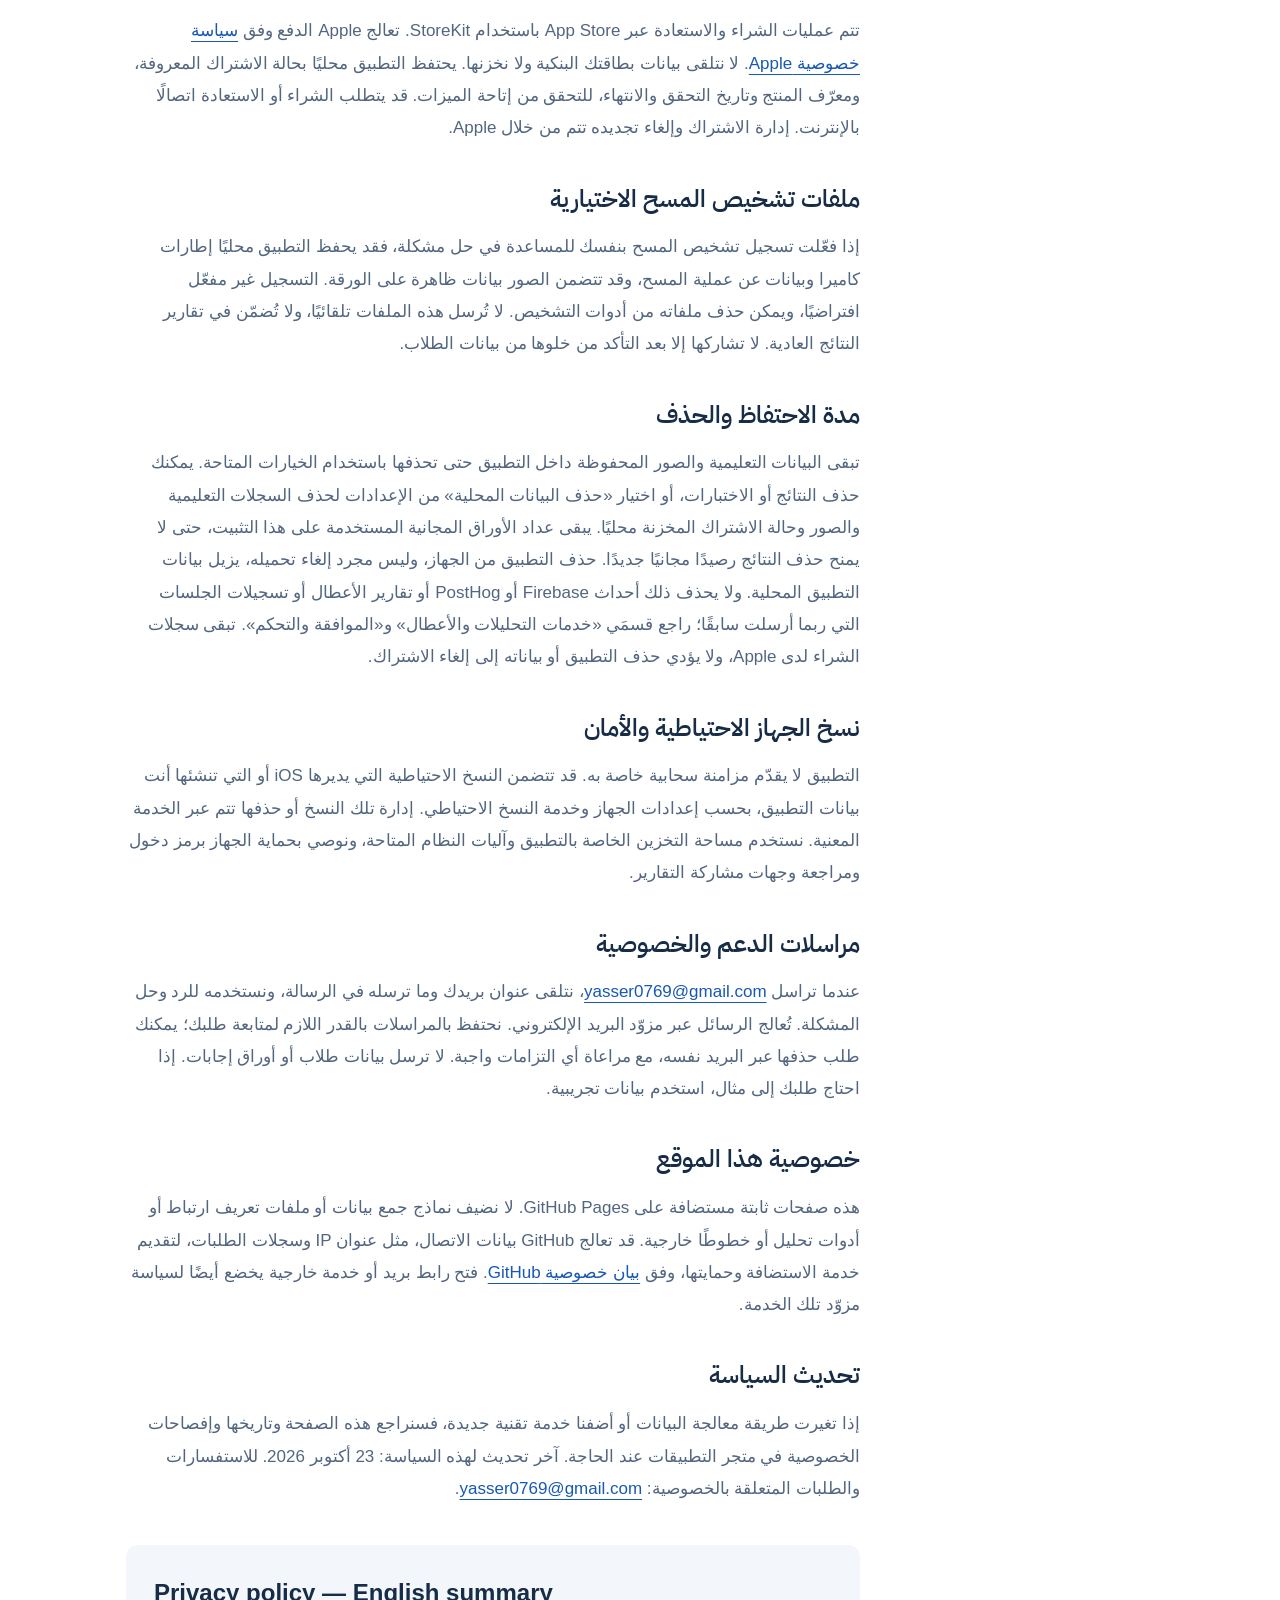
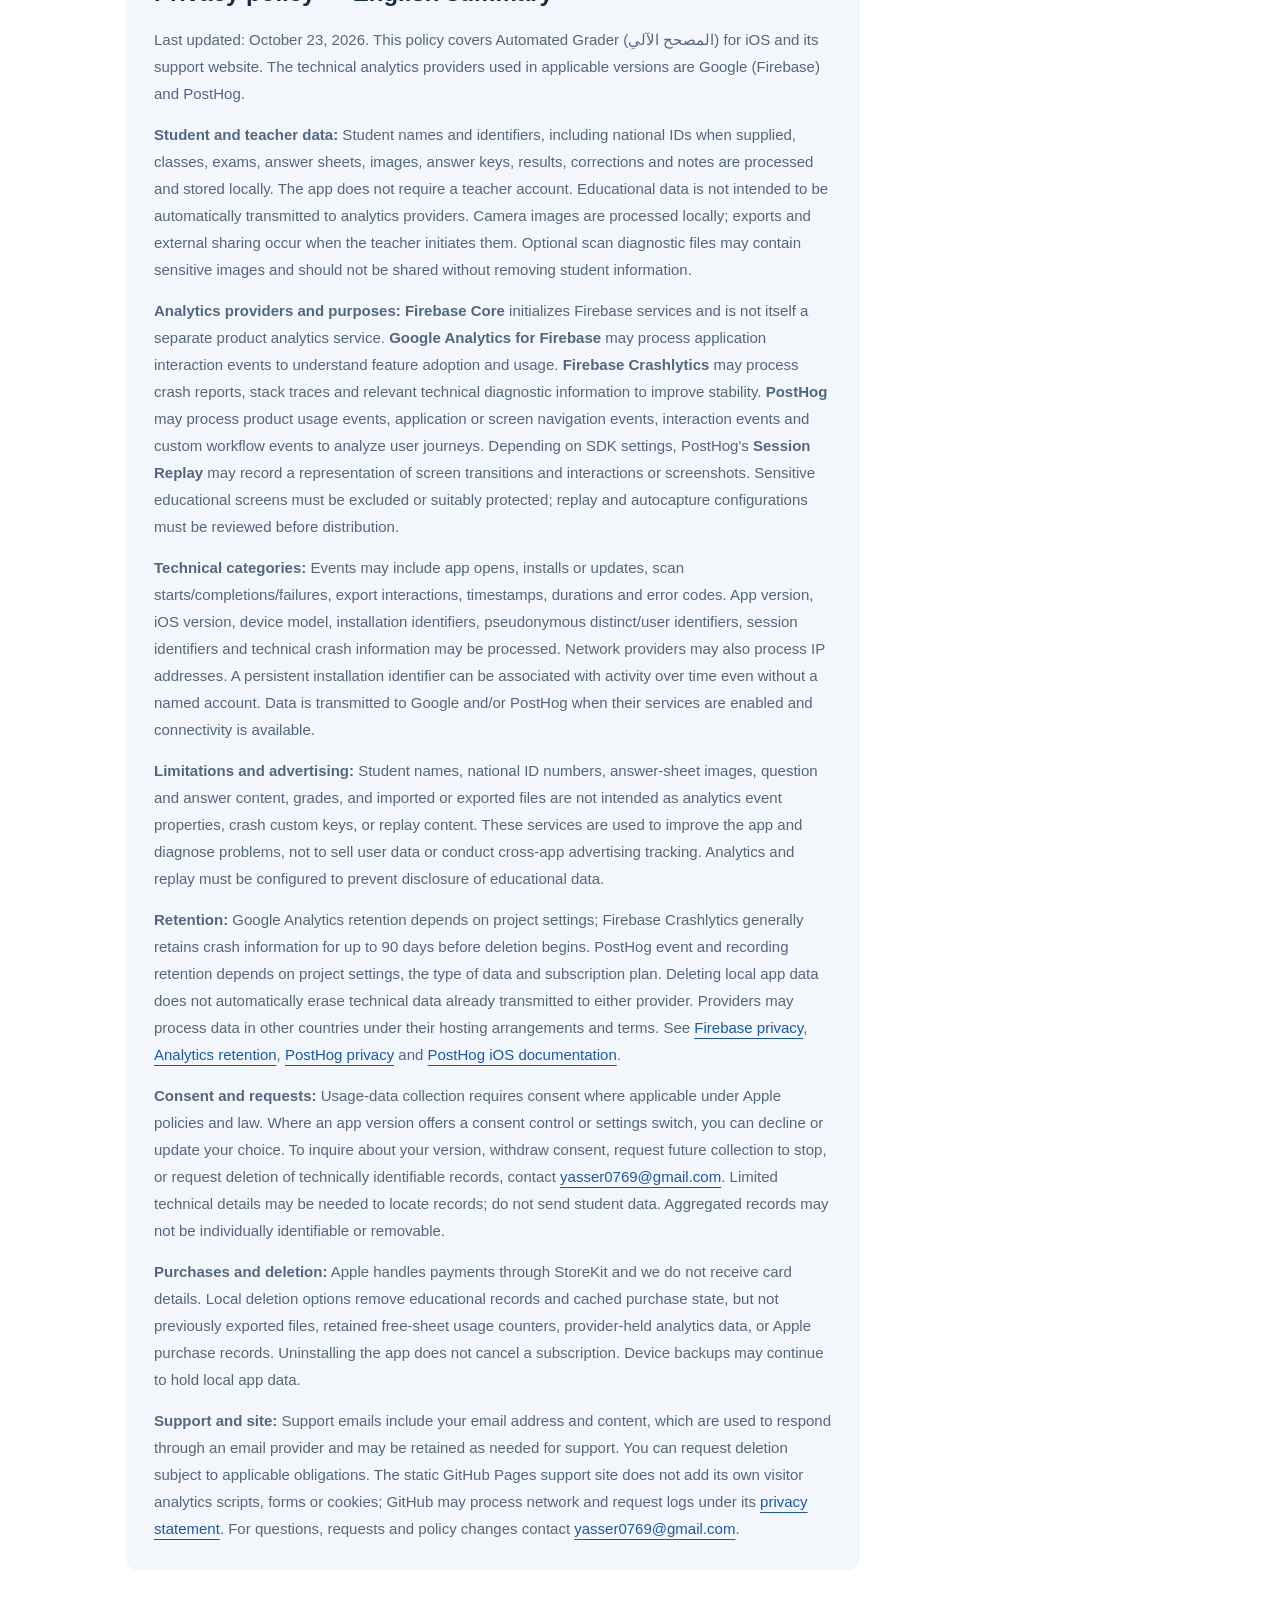
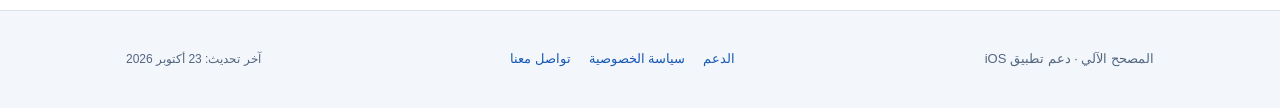
==== commit 86b6c48d: "docs(privacy): publish bilingual Firebase and PostHog disclosures" ====
--- a/privacy.html
+++ b/privacy.html
@@ -3,7 +3,7 @@
 <head>
 <meta charset="utf-8"><meta name="viewport" content="width=device-width, initial-scale=1">
 <title>سياسة الخصوصية | المصحح الآلي</title>
-<meta name="description" content="سياسة خصوصية تطبيق المصحح الآلي: بيانات الطلاب المحلية، تحليلات الاستخدام التقنية عبر Firebase عند تفعيلها، تقارير الأعطال، حقوق الخصوصية والحذف.">
+<meta name="description" content="سياسة خصوصية تطبيق المصحح الآلي: التخزين المحلي لبيانات الطلاب وخدمات Firebase Core وFirebase Analytics وCrashlytics وPostHog لقياس الاستخدام والأعطال وحقوق الخصوصية.">
 <meta name="theme-color" content="#172c47">
 <link rel="canonical" href="https://yasser0769.github.io/smartgrader-support/privacy.html">
 <link rel="icon" type="image/png" href="assets/app-icon.png">
@@ -15,22 +15,25 @@
 <a class="brand" href="index.html"><img src="assets/app-icon.png" alt="" width="46" height="46"><span>المصحح الآلي<small>التصحيح والمراجعة على جهازك</small></span></a>
 <nav aria-label="التنقل الرئيسي"><a href="support.html">الدعم</a><a href="privacy.html" aria-current="page">الخصوصية</a></nav>
 </div></header>
-<main id="main" class="wrap"><section class="hero"><p class="eyebrow">سياسة الخصوصية</p><h1 id="title">بيانات طلابك.<br>تحت إدارتك.</h1><p class="intro">تبقى أوراق الطلاب ودرجاتهم على جهازك. نوضح هنا أيضًا البيانات التقنية التي قد تجمعها خدمات تحليل الاستخدام والأعطال في إصدارات التطبيق التي تفعّلها.</p><p class="meta">تطبيق المصحح الآلي · iOS · آخر تحديث: <time datetime="2026-10-23">23 أكتوبر 2026</time></p><div class="bubbles" aria-hidden="true"><i></i><i></i><i class="filled"></i><i></i></div></section><div class="policy-layout"><aside class="toc"><p class="eyebrow">محتويات السياسة</p><nav aria-label="محتويات سياسة الخصوصية"><a href="#scope">عن هذه السياسة</a><a href="#local">البيانات التعليمية على جهازك</a><a href="#camera">الكاميرا والصور</a><a href="#sharing">الاستيراد والتصدير والمشاركة</a><a href="#tracking">تحليلات الاستخدام والأعطال</a><a href="#choices">اختيارات الخصوصية والطلبات</a><a href="#purchases">الاشتراك والمشتريات</a><a href="#diagnostics">ملفات تشخيص المسح الاختيارية</a><a href="#retention">مدة الاحتفاظ والحذف</a><a href="#backup">نسخ الجهاز الاحتياطية والأمان</a><a href="#contact">مراسلات الدعم والخصوصية</a><a href="#hosting">خصوصية هذا الموقع</a><a href="#changes">تحديث السياسة</a><a href="#english">English summary</a></nav></aside><article class="policy"><section id="scope"><h2>عن هذه السياسة</h2><p>توضح هذه السياسة كيف يتعامل تطبيق «المصحح الآلي» على iOS مع بيانات المعلمين والطلاب والبيانات التقنية، وكيف تعمل صفحات الدعم والموقع. تختلف خدمات التحليلات المتاحة حسب إصدار التطبيق. للاستفسارات أو طلبات الخصوصية، تواصل عبر <a href="mailto:yasser0769@gmail.com">البريد الإلكتروني للدعم</a>.</p></section><section id="local"><h2>البيانات التعليمية على جهازك</h2><p>يحفظ التطبيق محليًا أسماء الطلاب ومعرّفاتهم، ومنها أرقام الهوية عند إدخالها، وقوائم الطلاب والفصول والاختبارات ونماذج الإجابة وأوراق الإجابة ونتائج التصحيح والتعديلات والملاحظات. تُستخدم هذه البيانات لإنشاء الأوراق والتصحيح والمراجعة والتصدير. لا يحتاج التطبيق إلى إنشاء حساب، ولا يرفع السجلات التعليمية أو صور الأوراق تلقائيًا إلى خادم مخصص لتخزينها. يختلف ذلك عن بيانات الاستخدام التقنية المحدودة الموصوفة في قسم «تحليلات الاستخدام والأعطال».</p></section><section id="camera"><h2>الكاميرا والصور</h2><p>نطلب إذن الكاميرا لمسح أوراق الإجابة وتصحيحها على الجهاز. تُعالج صور الأوراق محليًا، وتُحفظ الصور أو أجزاء منها للمراجعة بحسب إعدادات حفظ الصور التي تختارها. يمكنك إيقاف إذن الكاميرا من إعدادات iOS؛ عند إيقافه لن يتاح المسح بالكاميرا.</p></section><section id="sharing"><h2>الاستيراد والتصدير والمشاركة</h2><p>أنت تختار ملفات CSV وXLSX التي يستوردها التطبيق. لا نصل إلى ملفات أخرى لم تخترها. تُنشأ تقارير PDF وExcel محليًا عند طلبك. إذا حفظت تقريرًا في خدمة سحابية أو شاركته عبر تطبيق آخر، تخضع تلك النسخة لإعدادات وسياسة الجهة التي تختارها. لا يمكننا حذف النسخ التي صدّرتها خارج التطبيق.</p></section><section id="tracking"><h2>تحليلات الاستخدام والأعطال — وليست تتبعًا إعلانيًا</h2>
-<p>قد تتضمن إصدارات التطبيق خدمات <strong>Google Firebase</strong>، وهي خدمة تقدمها Google: <strong>Google Analytics for Firebase</strong> لفهم استخدام ميزات التطبيق وتحسين تجربة التصحيح، و<strong>Firebase Crashlytics</strong> لتشخيص الأعطال والمشكلات التقنية. عند تفعيل هذه الخدمات والاتصال بالإنترنت، يمكن أن تُرسل بيانات تقنية إلى خوادم Google. يعتمد توفر كل خدمة ونطاق تشغيلها على إصدار التطبيق وإعداداته.</p>
-<p><strong>فئات البيانات التقنية الممكنة:</strong> أحداث عامة مثل فتح التطبيق، بدء عمليات المسح أو اكتمالها أو فشلها، استخدام التصدير، أزمنة المعالجة، وأحداث الأخطاء؛ وقت الحدث، إصدار التطبيق، طراز الجهاز، إصدار iOS، ومعرّفات تثبيت أو جلسة ينشئها مزود الخدمة لتقديم الإحصاءات وتقارير الأعطال. قد تحتوي تقارير الأعطال على تتبعات تقنية (stack traces) وحالة تشغيل محدودة، وقد تعالج Google عنوان IP عند استقبال الطلب. لا تتطلب هذه القياسات حسابًا باسم المعلم.</p>
-<p><strong>البيانات التعليمية الحساسة:</strong> ليست أسماء الطلاب أو أرقام هوياتهم أو صور أوراقهم أو إجاباتهم أو درجاتهم جزءًا مقصودًا من أحداث التحليلات، ولا تُرفع ملفات CSV أو Excel أو PDF تلقائيًا من أجل القياس. يجب أن تخلو الأحداث المرسلة وسجلات الأعطال المخصصة من هذه البيانات؛ وتُعالج الصور التعليمية داخل التطبيق كما هو موضح أعلاه.</p>
-<p><strong>الغرض والجهة المستلمة:</strong> نستخدم هذه المعلومات لفهم الاستخدام بصورة إحصائية وتحسين السرعة والاستقرار واكتشاف الأخطاء. قد تعالج Google البيانات بموجب شروطها وإجراءاتها الخاصة بحماية البيانات؛ راجع <a href="https://firebase.google.com/support/privacy" target="_blank" rel="noopener noreferrer">معلومات الخصوصية لدى Firebase</a> و<a href="https://policies.google.com/privacy" target="_blank" rel="noopener noreferrer">سياسة خصوصية Google</a>. لا نبيع بيانات المستخدمين أو الطلاب، ولا نقصد استخدامها للإعلانات المستهدفة أو ربط نشاطك عبر تطبيقات ومواقع شركات أخرى لأغراض إعلانية. ولا يتضمن موقع الدعم نفسه برنامجًا لتحليلات الزوار من طرفنا.</p>
-<p><strong>الاحتفاظ لدى مزود الخدمة:</strong> بحسب توثيق Google، يحتفظ Crashlytics بسجلات الأعطال ومعرّفاتها لمدة 90 يومًا قبل بدء إزالتها. أما مدة الاحتفاظ ببيانات الاستخدام التفصيلية في Google Analytics فتعتمد على إعدادات الخدمة (مثل شهرين أو 14 شهرًا لبيانات المستخدم والأحداث في حسابات Analytics القياسية)، وقد تبقى التقارير المجمعة مدة مختلفة. راجع <a href="https://support.google.com/analytics/answer/7667196" target="_blank" rel="noopener noreferrer">سياسة الاحتفاظ في Google Analytics</a> لمزيد من التفاصيل.</p></section><section id="choices"><h2>اختيارات الخصوصية وطلب حذف البيانات</h2>
-<p>إذا عرض إصدار التطبيق خيارًا لمشاركة بيانات الاستخدام، يمكنك اختيار عدم المشاركة أو إيقافها من ذلك الخيار. لا يؤثر رفض تحليلات الاستخدام الاختيارية على المسح والتصحيح المحلي. وللاستفسار عن جمع بيانات الاستخدام في إصدارك، أو طلب سحب الموافقة، أو الاعتراض على المعالجة، أو طلب حذف البيانات التي يمكن تحديدها تقنيًا، راسل <a href="mailto:yasser0769@gmail.com">yasser0769@gmail.com</a>. قد نحتاج إلى معلومات تقنية محدودة لتحديد السجل المقصود؛ لا ترسل أسماء طلاب أو أوراق إجابات. قد لا يمكن عزل بيانات سبق تحويلها إلى إحصاءات مجمعة لا تحدد مستخدمًا بعينه. لا يعني حذف البيانات التعليمية المحلية تلقائيًا حذف بيانات سبق إرسالها إلى Google.</p>
-</section><section id="purchases"><h2>الاشتراك والمشتريات</h2><p>تتم عمليات الشراء والاستعادة عبر App Store باستخدام StoreKit. تعالج Apple الدفع وفق <a href="https://www.apple.com/legal/privacy/">سياسة خصوصية Apple</a>. لا نتلقى بيانات بطاقتك البنكية ولا نخزنها. يحتفظ التطبيق محليًا بحالة الاشتراك المعروفة، ومعرّف المنتج وتاريخ التحقق والانتهاء، للتحقق من إتاحة الميزات. قد يتطلب الشراء أو الاستعادة اتصالًا بالإنترنت. إدارة الاشتراك وإلغاء تجديده تتم من خلال Apple.</p></section><section id="diagnostics"><h2>ملفات تشخيص المسح الاختيارية</h2><p>إذا فعّلت تسجيل تشخيص المسح بنفسك للمساعدة في حل مشكلة، فقد يحفظ التطبيق محليًا إطارات كاميرا وبيانات عن عملية المسح، وقد تتضمن الصور بيانات ظاهرة على الورقة. التسجيل غير مفعّل افتراضيًا، ويمكن حذف ملفاته من أدوات التشخيص. لا تُرسل هذه الملفات تلقائيًا، ولا تُضمّن في تقارير النتائج العادية. لا تشاركها إلا بعد التأكد من خلوها من بيانات الطلاب.</p></section><section id="retention"><h2>مدة الاحتفاظ والحذف</h2><p>تبقى البيانات التعليمية والصور المحفوظة داخل التطبيق حتى تحذفها باستخدام الخيارات المتاحة. يمكنك حذف النتائج أو الاختبارات، أو اختيار «حذف البيانات المحلية» من الإعدادات لحذف السجلات التعليمية والصور وحالة الاشتراك المخزنة محليًا. يبقى عداد الأوراق المجانية المستخدمة على هذا التثبيت، حتى لا يمنح حذف النتائج رصيدًا مجانيًا جديدًا. حذف التطبيق من الجهاز، وليس مجرد إلغاء تحميله، يزيل بيانات التطبيق المحلية. ولا يحذف ذلك تقارير التحليلات أو الأعطال التي ربما أرسلت سابقًا؛ راجع قسمَي «تحليلات الاستخدام والأعطال» و«اختيارات الخصوصية». تبقى سجلات الشراء لدى Apple، ولا يؤدي حذف التطبيق أو بياناته إلى إلغاء الاشتراك.</p></section><section id="backup"><h2>نسخ الجهاز الاحتياطية والأمان</h2><p>التطبيق لا يقدّم مزامنة سحابية خاصة به. قد تتضمن النسخ الاحتياطية التي يديرها iOS أو التي تنشئها أنت بيانات التطبيق، بحسب إعدادات الجهاز وخدمة النسخ الاحتياطي. إدارة تلك النسخ أو حذفها تتم عبر الخدمة المعنية. نستخدم مساحة التخزين الخاصة بالتطبيق وآليات النظام المتاحة، ونوصي بحماية الجهاز برمز دخول ومراجعة وجهات مشاركة التقارير.</p></section><section id="contact"><h2>مراسلات الدعم والخصوصية</h2><p>عندما تراسل <a href="mailto:yasser0769@gmail.com" dir="ltr">yasser0769@gmail.com</a>، نتلقى عنوان بريدك وما ترسله في الرسالة، ونستخدمه للرد وحل المشكلة. تُعالج الرسائل عبر مزوّد البريد الإلكتروني. نحتفظ بالمراسلات بالقدر اللازم لمتابعة طلبك؛ يمكنك طلب حذفها عبر البريد نفسه، مع مراعاة أي التزامات واجبة. لا ترسل بيانات طلاب أو أوراق إجابات. إذا احتاج طلبك إلى مثال، استخدم بيانات تجريبية.</p></section><section id="hosting"><h2>خصوصية هذا الموقع</h2><p>هذه صفحات ثابتة مستضافة على GitHub Pages. لا نضيف نماذج جمع بيانات أو ملفات تعريف ارتباط أو أدوات تحليل أو خطوطًا خارجية. قد تعالج GitHub بيانات الاتصال، مثل عنوان IP وسجلات الطلبات، لتقديم خدمة الاستضافة وحمايتها، وفق <a href="https://docs.github.com/en/site-policy/privacy-policies/github-general-privacy-statement">بيان خصوصية GitHub</a>. فتح رابط بريد أو خدمة خارجية يخضع أيضًا لسياسة مزوّد تلك الخدمة.</p></section><section id="changes"><h2>تحديث السياسة</h2><p>إذا تغيرت طريقة معالجة البيانات أو أضفنا خدمة تقنية جديدة، فسنراجع هذه الصفحة وتاريخها وإفصاحات الخصوصية في متجر التطبيقات عند الحاجة. آخر تحديث لهذه السياسة: 23 أكتوبر 2026. للاستفسارات والطلبات المتعلقة بالخصوصية: <a href="mailto:yasser0769@gmail.com" dir="ltr">yasser0769@gmail.com</a>.</p></section>
+<main id="main" class="wrap"><section class="hero"><p class="eyebrow">سياسة الخصوصية</p><h1 id="title">بيانات طلابك.<br>تحت إدارتك.</h1><p class="intro">تبقى بيانات الطلاب التعليمية على جهازك، مع توضيح خدمات Firebase وPostHog التي قد تعالج بيانات تقنية عن استخدام التطبيق وأعطاله بحسب الإصدار والإعدادات.</p><p class="meta">تطبيق المصحح الآلي · iOS · آخر تحديث: <time datetime="2026-10-23">23 أكتوبر 2026</time></p><div class="bubbles" aria-hidden="true"><i></i><i></i><i class="filled"></i><i></i></div></section><div class="policy-layout"><aside class="toc"><p class="eyebrow">محتويات السياسة</p><nav aria-label="محتويات سياسة الخصوصية"><a href="#scope">عن هذه السياسة</a><a href="#local">البيانات التعليمية على جهازك</a><a href="#camera">الكاميرا والصور</a><a href="#sharing">الاستيراد والتصدير والمشاركة</a><a href="#tracking">Firebase وPostHog والتحليلات</a><a href="#choices">اختيارات الخصوصية والطلبات</a><a href="#purchases">الاشتراك والمشتريات</a><a href="#diagnostics">ملفات تشخيص المسح الاختيارية</a><a href="#retention">مدة الاحتفاظ والحذف</a><a href="#backup">نسخ الجهاز الاحتياطية والأمان</a><a href="#contact">مراسلات الدعم والخصوصية</a><a href="#hosting">خصوصية هذا الموقع</a><a href="#changes">تحديث السياسة</a><a href="#english">English summary</a></nav></aside><article class="policy"><section id="scope"><h2>عن هذه السياسة</h2><p>توضح هذه السياسة كيف يتعامل تطبيق «المصحح الآلي» على iOS مع بيانات المعلمين والطلاب والبيانات التقنية، وكيف تعمل صفحات الدعم والموقع. تختلف خدمات التحليلات المتاحة حسب إصدار التطبيق. للاستفسارات أو طلبات الخصوصية، تواصل عبر <a href="mailto:yasser0769@gmail.com">البريد الإلكتروني للدعم</a>.</p></section><section id="local"><h2>البيانات التعليمية على جهازك</h2><p>يحفظ التطبيق محليًا أسماء الطلاب ومعرّفاتهم، ومنها أرقام الهوية عند إدخالها، وقوائم الطلاب والفصول والاختبارات ونماذج الإجابة وأوراق الإجابة ونتائج التصحيح والتعديلات والملاحظات. تُستخدم هذه البيانات لإنشاء الأوراق والتصحيح والمراجعة والتصدير. لا يحتاج التطبيق إلى إنشاء حساب، ولا يرفع السجلات التعليمية أو صور الأوراق تلقائيًا إلى خادم مخصص لتخزينها. يختلف ذلك عن بيانات الاستخدام التقنية المحدودة الموصوفة في قسم «تحليلات الاستخدام والأعطال».</p></section><section id="camera"><h2>الكاميرا والصور</h2><p>نطلب إذن الكاميرا لمسح أوراق الإجابة وتصحيحها على الجهاز. تُعالج صور الأوراق محليًا، وتُحفظ الصور أو أجزاء منها للمراجعة بحسب إعدادات حفظ الصور التي تختارها. يمكنك إيقاف إذن الكاميرا من إعدادات iOS؛ عند إيقافه لن يتاح المسح بالكاميرا.</p></section><section id="sharing"><h2>الاستيراد والتصدير والمشاركة</h2><p>أنت تختار ملفات CSV وXLSX التي يستوردها التطبيق. لا نصل إلى ملفات أخرى لم تخترها. تُنشأ تقارير PDF وExcel محليًا عند طلبك. إذا حفظت تقريرًا في خدمة سحابية أو شاركته عبر تطبيق آخر، تخضع تلك النسخة لإعدادات وسياسة الجهة التي تختارها. لا يمكننا حذف النسخ التي صدّرتها خارج التطبيق.</p></section><section id="tracking"><h2>خدمات التحليلات والأعطال: Firebase وPostHog</h2>
+<p>يستخدم نظام التحليلات المضاف إلى التطبيق خدمات من جهتين خارجيتين هما <strong>Google</strong> و<strong>PostHog</strong>. يعتمد إرسال البيانات على إصدار التطبيق وإعدادات جمعها وحالة الاتصال. وتظل الوظائف الأساسية لإنشاء الاختبارات والمسح والتصحيح ومعالجة النتائج محلية على الجهاز.</p>
+<p><strong>Firebase Core:</strong> مكوّن تهيئة وتشغيل خدمات Firebase؛ ليس بمفرده منصة لتحليل سلوك المستخدم. <strong>Google Analytics for Firebase:</strong> لقياس فتح التطبيق والتفاعل مع الميزات ورحلات الاستخدام وتحسين تجربة المعلم. <strong>Firebase Crashlytics:</strong> لتشخيص حالات تعطل التطبيق والأخطاء التقنية، بما في ذلك معلومات العطل وتتبعات التنفيذ التقنية.</p>
+<p><strong>PostHog:</strong> لقياس أحداث الاستخدام والتنقل بين الواجهات ونجاح الخطوات أو تعثرها، وفهم رحلة المعلم داخل التطبيق. يمكن أن تشمل البيانات أحداث فتح التطبيق وإغلاقه أو تحديثه، وعرض الشاشات، والتفاعل مع الأزرار أو الميزات عند تفعيل الالتقاط التلقائي، إضافة إلى أحداث مخصصة مثل بدء المسح أو اكتماله أو فشله وتصدير التقارير. وقد توفر PostHog ميزة <strong>Session Replay (إعادة تشغيل الجلسات)</strong>؛ وعند تفعيل التسجيل يمكن أن تجمع تمثيلًا لتسلسل الشاشات والتفاعلات، أو صورًا للشاشات بحسب إعدادات التسجيل. يلزم حجب البيانات الحساسة وتعطيل التسجيل في الشاشات التي تعرض معلومات الطلاب والاختبارات، والتحقق من عدم احتواء الأحداث أو التسجيلات على محتوى تعليمي شخصي.</p>
+<p><strong>أنواع البيانات التقنية المحتمل إرسالها:</strong> اسم الحدث ووقته، حالة نجاح العملية أو فشلها ومدتها، إصدار التطبيق والنظام وطراز الجهاز، بيانات جلسة الاستخدام، ومعرّفات تقنية للتثبيت أو للجلسة (مثل المعرّف المميز ومعرّف الجلسة في PostHog أو معرّفات خدمات Firebase). وقد تعالج خوادم مقدمي الخدمة عنوان IP ومعلومات اتصال أخرى أثناء الاستلام. يمكن أن تسمح المعرّفات المستمرة بربط أحداث متكررة بالجهاز أو التثبيت حتى من دون إنشاء حساب باسم المعلم.</p>
+<p><strong>حماية بيانات الطلاب:</strong> الغرض من هذه الخدمات هو الإحصاءات التقنية وتشخيص الأعطال، وليس جمع أسماء الطلاب أو أرقام هوياتهم أو صور أوراق الإجابة أو محتوى الأسئلة أو الإجابات أو الدرجات أو الملفات المستوردة والمصدّرة. لا ينبغي إضافة هذه المعلومات إلى خصائص الأحداث أو السجلات أو تسجيلات الجلسات أو المفاتيح المخصصة لتقارير الأعطال. تُحفظ البيانات التعليمية وفق قسم «البيانات التعليمية على جهازك»، ما لم تبادر أنت إلى تصديرها أو مشاركتها.</p>
+<p><strong>الجهات المستلمة والغرض:</strong> تعالج Google معلومات Firebase، وتعالج PostHog معلومات PostHog من أجل التحليلات وتحسين أداء التطبيق واكتشاف الأعطال. قد تُعالج البيانات في دول تختلف عن بلد إقامتك وفق إعدادات استضافة المشروع وشروط مقدمي الخدمة. لا نبيع بيانات المعلمين أو الطلاب، ولا نستخدم هذه الأدوات بقصد الربط بين نشاطك في تطبيقات ومواقع شركات مختلفة لأغراض الإعلانات المستهدفة. إذا تغير ذلك فستلزم إفصاحات وموافقات إضافية.</p>
+<p><strong>الاحتفاظ:</strong> تختلف مدة الاحتفاظ ببيانات Google Analytics حسب إعدادات المشروع، وقد تختلف مدة الاحتفاظ بأحداث PostHog وتسجيلات الجلسات حسب إعدادات الحساب ونوع البيانات والخطة؛ ولا يعني حذف تطبيقك حذف ما أُرسل إلى خوادم هذه الخدمات. وفق وثائق Firebase، تبقى بيانات الأعطال في Crashlytics لمدة تصل عادةً إلى 90 يومًا قبل بدء حذفها. نراجع طلبات حذف السجلات التي يمكن تحديدها تقنيًا بحسب ما تسمح به الأدوات والالتزامات المعمول بها. للمزيد: <a href="https://firebase.google.com/support/privacy" target="_blank" rel="noopener noreferrer">خصوصية Firebase</a>، <a href="https://support.google.com/analytics/answer/7667196" target="_blank" rel="noopener noreferrer">احتفاظ Google Analytics</a>، <a href="https://posthog.com/privacy" target="_blank" rel="noopener noreferrer">خصوصية PostHog</a>، و<a href="https://posthog.com/docs/libraries/ios/usage" target="_blank" rel="noopener noreferrer">وثائق PostHog على iOS</a>.</p></section><section id="choices"><h2>الموافقة والتحكم في بيانات الاستخدام وطلبات الحذف</h2>
+<p>يتطلب جمع بيانات الاستخدام موافقة المستخدم حيث تشترطها Apple أو القوانين المعمول بها. إذا ظهرت في إصدار التطبيق شاشة للموافقة على التحليلات، يمكنك رفض المشاركة، كما يمكنك تغيير اختيارك من الإعدادات إذا كانت هذه الإمكانية متاحة. لا يتوقف التصحيح المحلي على مشاركة بيانات التحليلات الاختيارية.</p>
+<p>للاستفسار عما يجمعه إصدارك، أو طلب وقف الجمع، أو سحب الموافقة، أو الاعتراض على الاستخدام، أو طلب حذف بيانات تقنية يمكن ربطها بتثبيتك، راسل <a href="mailto:yasser0769@gmail.com">yasser0769@gmail.com</a>. قد نطلب معرّفًا تقنيًا محدودًا لتحديد السجل المعني، ولا تطلب منك مشاركة أي بيانات طلاب. بعض الإحصاءات المجمعة غير المرتبطة بتثبيت محدد قد لا يمكن فصلها أو حذفها بشكل فردي. حذف البيانات المحلية أو إزالة التطبيق لا يضمن حذف البيانات التقنية التي وصلت سابقًا إلى Google أو PostHog.</p></section><section id="purchases"><h2>الاشتراك والمشتريات</h2><p>تتم عمليات الشراء والاستعادة عبر App Store باستخدام StoreKit. تعالج Apple الدفع وفق <a href="https://www.apple.com/legal/privacy/">سياسة خصوصية Apple</a>. لا نتلقى بيانات بطاقتك البنكية ولا نخزنها. يحتفظ التطبيق محليًا بحالة الاشتراك المعروفة، ومعرّف المنتج وتاريخ التحقق والانتهاء، للتحقق من إتاحة الميزات. قد يتطلب الشراء أو الاستعادة اتصالًا بالإنترنت. إدارة الاشتراك وإلغاء تجديده تتم من خلال Apple.</p></section><section id="diagnostics"><h2>ملفات تشخيص المسح الاختيارية</h2><p>إذا فعّلت تسجيل تشخيص المسح بنفسك للمساعدة في حل مشكلة، فقد يحفظ التطبيق محليًا إطارات كاميرا وبيانات عن عملية المسح، وقد تتضمن الصور بيانات ظاهرة على الورقة. التسجيل غير مفعّل افتراضيًا، ويمكن حذف ملفاته من أدوات التشخيص. لا تُرسل هذه الملفات تلقائيًا، ولا تُضمّن في تقارير النتائج العادية. لا تشاركها إلا بعد التأكد من خلوها من بيانات الطلاب.</p></section><section id="retention"><h2>مدة الاحتفاظ والحذف</h2><p>تبقى البيانات التعليمية والصور المحفوظة داخل التطبيق حتى تحذفها باستخدام الخيارات المتاحة. يمكنك حذف النتائج أو الاختبارات، أو اختيار «حذف البيانات المحلية» من الإعدادات لحذف السجلات التعليمية والصور وحالة الاشتراك المخزنة محليًا. يبقى عداد الأوراق المجانية المستخدمة على هذا التثبيت، حتى لا يمنح حذف النتائج رصيدًا مجانيًا جديدًا. حذف التطبيق من الجهاز، وليس مجرد إلغاء تحميله، يزيل بيانات التطبيق المحلية. ولا يحذف ذلك أحداث Firebase أو PostHog أو تقارير الأعطال أو تسجيلات الجلسات التي ربما أرسلت سابقًا؛ راجع قسمَي «خدمات التحليلات والأعطال» و«الموافقة والتحكم». تبقى سجلات الشراء لدى Apple، ولا يؤدي حذف التطبيق أو بياناته إلى إلغاء الاشتراك.</p></section><section id="backup"><h2>نسخ الجهاز الاحتياطية والأمان</h2><p>التطبيق لا يقدّم مزامنة سحابية خاصة به. قد تتضمن النسخ الاحتياطية التي يديرها iOS أو التي تنشئها أنت بيانات التطبيق، بحسب إعدادات الجهاز وخدمة النسخ الاحتياطي. إدارة تلك النسخ أو حذفها تتم عبر الخدمة المعنية. نستخدم مساحة التخزين الخاصة بالتطبيق وآليات النظام المتاحة، ونوصي بحماية الجهاز برمز دخول ومراجعة وجهات مشاركة التقارير.</p></section><section id="contact"><h2>مراسلات الدعم والخصوصية</h2><p>عندما تراسل <a href="mailto:yasser0769@gmail.com" dir="ltr">yasser0769@gmail.com</a>، نتلقى عنوان بريدك وما ترسله في الرسالة، ونستخدمه للرد وحل المشكلة. تُعالج الرسائل عبر مزوّد البريد الإلكتروني. نحتفظ بالمراسلات بالقدر اللازم لمتابعة طلبك؛ يمكنك طلب حذفها عبر البريد نفسه، مع مراعاة أي التزامات واجبة. لا ترسل بيانات طلاب أو أوراق إجابات. إذا احتاج طلبك إلى مثال، استخدم بيانات تجريبية.</p></section><section id="hosting"><h2>خصوصية هذا الموقع</h2><p>هذه صفحات ثابتة مستضافة على GitHub Pages. لا نضيف نماذج جمع بيانات أو ملفات تعريف ارتباط أو أدوات تحليل أو خطوطًا خارجية. قد تعالج GitHub بيانات الاتصال، مثل عنوان IP وسجلات الطلبات، لتقديم خدمة الاستضافة وحمايتها، وفق <a href="https://docs.github.com/en/site-policy/privacy-policies/github-general-privacy-statement">بيان خصوصية GitHub</a>. فتح رابط بريد أو خدمة خارجية يخضع أيضًا لسياسة مزوّد تلك الخدمة.</p></section><section id="changes"><h2>تحديث السياسة</h2><p>إذا تغيرت طريقة معالجة البيانات أو أضفنا خدمة تقنية جديدة، فسنراجع هذه الصفحة وتاريخها وإفصاحات الخصوصية في متجر التطبيقات عند الحاجة. آخر تحديث لهذه السياسة: 23 أكتوبر 2026. للاستفسارات والطلبات المتعلقة بالخصوصية: <a href="mailto:yasser0769@gmail.com" dir="ltr">yasser0769@gmail.com</a>.</p></section>
 <section id="english" class="english" lang="en" dir="ltr"><h2>Privacy policy — English summary</h2>
-<p>Last updated: October 23, 2026. This policy covers Automated Grader (المصحح الآلي) for iOS and this support website.</p>
-<p><strong>Educational data:</strong> Student names and IDs, classes, exams, answer keys, scans, grades, corrections, and notes are processed and stored on your device. No app account is required. These educational records and answer-sheet images are not automatically uploaded to our educational-data server. Limited technical analytics and crash data, described below, are different from these records.</p>
-<p><strong>Camera and sharing:</strong> Camera access is used to scan and grade answer sheets locally. Saved images depend on your settings. You choose import files and initiate PDF/XLSX exports. Copies you share with third-party services are subject to their policies. Optional scanner diagnostics are off by default, stored locally, and may contain images; share them only after removing student information.</p>
-<p><strong>Usage analytics and crash reporting:</strong> Depending on the app version and enabled features, the app may use Google's <strong>Google Analytics for Firebase</strong> to measure use of features and <strong>Firebase Crashlytics</strong> to diagnose failures. When enabled, these services may transmit technical information to Google, including app opens, scan initiation/completion/failure, export interactions, processing times, error events, timestamps, app and iOS versions, device model, service-generated installation/session IDs, and crash stack traces or relevant technical state. Google may process an IP address as part of receiving network requests. Student names, national IDs, answer-sheet images, answer content, grades, and exported files are not intended analytics event payloads. The app does not use this information for third-party cross-app advertising tracking or sell student or user data. See <a href="https://firebase.google.com/support/privacy">Firebase privacy</a> and <a href="https://policies.google.com/privacy">Google privacy policy</a>.</p>
-<p><strong>Retention:</strong> According to Google's documentation, Crashlytics retains crash traces and associated identifiers for 90 days before beginning deletion. Google Analytics user/event data retention depends on project settings (commonly two or 14 months for standard properties), while aggregate reports may persist differently. See <a href="https://support.google.com/analytics/answer/7667196">Google Analytics data retention</a>. Deleting local app data does not automatically erase previously transmitted technical analytics or crash data.</p>
-<p><strong>Choices and requests:</strong> If your app version provides a usage analytics sharing control, you may decline or disable optional collection using that control. To ask about collection in your version, withdraw consent, object to processing, or request deletion of technically identifiable data, contact <a href="mailto:yasser0769@gmail.com">yasser0769@gmail.com</a>. We may need limited technical information to locate data. Do not send student records. Fully aggregated records may not be attributable to an individual.</p>
-<p><strong>Purchases and local deletion:</strong> Apple processes StoreKit purchases; we do not receive card details. Use in-app deletion controls to delete local educational data and images and cached entitlement status. Clearing data does not reset the used free-sheet counter or remove files you previously exported. Deleting the app (not offloading it) removes local app data but does not cancel subscriptions or erase Apple's purchase records. iOS or user-managed backups may retain app data according to backup settings.</p>
-<p><strong>Support and website:</strong> Emails you send to us include your address and message, used for support through an email provider; you may request deletion subject to applicable requirements. This static site adds no analytics scripts, forms, cookies, or external fonts. GitHub Pages may process IP addresses and request logs under the <a href="https://docs.github.com/en/site-policy/privacy-policies/github-general-privacy-statement">GitHub privacy statement</a>. Contact <a href="mailto:yasser0769@gmail.com">yasser0769@gmail.com</a> for privacy requests. We will update this policy if data-handling practices change.</p></section></article></div></main>
+<p>Last updated: October 23, 2026. This policy covers Automated Grader (المصحح الآلي) for iOS and its support website. The technical analytics providers used in applicable versions are Google (Firebase) and PostHog.</p>
+<p><strong>Student and teacher data:</strong> Student names and identifiers, including national IDs when supplied, classes, exams, answer sheets, images, answer keys, results, corrections and notes are processed and stored locally. The app does not require a teacher account. Educational data is not intended to be automatically transmitted to analytics providers. Camera images are processed locally; exports and external sharing occur when the teacher initiates them. Optional scan diagnostic files may contain sensitive images and should not be shared without removing student information.</p>
+<p><strong>Analytics providers and purposes:</strong> <strong>Firebase Core</strong> initializes Firebase services and is not itself a separate product analytics service. <strong>Google Analytics for Firebase</strong> may process application interaction events to understand feature adoption and usage. <strong>Firebase Crashlytics</strong> may process crash reports, stack traces and relevant technical diagnostic information to improve stability. <strong>PostHog</strong> may process product usage events, application or screen navigation events, interaction events and custom workflow events to analyze user journeys. Depending on SDK settings, PostHog's <strong>Session Replay</strong> may record a representation of screen transitions and interactions or screenshots. Sensitive educational screens must be excluded or suitably protected; replay and autocapture configurations must be reviewed before distribution.</p>
+<p><strong>Technical categories:</strong> Events may include app opens, installs or updates, scan starts/completions/failures, export interactions, timestamps, durations and error codes. App version, iOS version, device model, installation identifiers, pseudonymous distinct/user identifiers, session identifiers and technical crash information may be processed. Network providers may also process IP addresses. A persistent installation identifier can be associated with activity over time even without a named account. Data is transmitted to Google and/or PostHog when their services are enabled and connectivity is available.</p>
+<p><strong>Limitations and advertising:</strong> Student names, national ID numbers, answer-sheet images, question and answer content, grades, and imported or exported files are not intended as analytics event properties, crash custom keys, or replay content. These services are used to improve the app and diagnose problems, not to sell user data or conduct cross-app advertising tracking. Analytics and replay must be configured to prevent disclosure of educational data.</p>
+<p><strong>Retention:</strong> Google Analytics retention depends on project settings; Firebase Crashlytics generally retains crash information for up to 90 days before deletion begins. PostHog event and recording retention depends on project settings, the type of data and subscription plan. Deleting local app data does not automatically erase technical data already transmitted to either provider. Providers may process data in other countries under their hosting arrangements and terms. See <a href="https://firebase.google.com/support/privacy">Firebase privacy</a>, <a href="https://support.google.com/analytics/answer/7667196">Analytics retention</a>, <a href="https://posthog.com/privacy">PostHog privacy</a> and <a href="https://posthog.com/docs/libraries/ios/usage">PostHog iOS documentation</a>.</p>
+<p><strong>Consent and requests:</strong> Usage-data collection requires consent where applicable under Apple policies and law. Where an app version offers a consent control or settings switch, you can decline or update your choice. To inquire about your version, withdraw consent, request future collection to stop, or request deletion of technically identifiable records, contact <a href="mailto:yasser0769@gmail.com">yasser0769@gmail.com</a>. Limited technical details may be needed to locate records; do not send student data. Aggregated records may not be individually identifiable or removable.</p>
+<p><strong>Purchases and deletion:</strong> Apple handles payments through StoreKit and we do not receive card details. Local deletion options remove educational records and cached purchase state, but not previously exported files, retained free-sheet usage counters, provider-held analytics data, or Apple purchase records. Uninstalling the app does not cancel a subscription. Device backups may continue to hold local app data.</p>
+<p><strong>Support and site:</strong> Support emails include your email address and content, which are used to respond through an email provider and may be retained as needed for support. You can request deletion subject to applicable obligations. The static GitHub Pages support site does not add its own visitor analytics scripts, forms or cookies; GitHub may process network and request logs under its <a href="https://docs.github.com/en/site-policy/privacy-policies/github-general-privacy-statement">privacy statement</a>. For questions, requests and policy changes contact <a href="mailto:yasser0769@gmail.com">yasser0769@gmail.com</a>.</p></section></article></div></main>
 <footer class="footer"><div class="wrap footer-inner"><span>المصحح الآلي · دعم تطبيق iOS</span><nav aria-label="روابط التذييل"><a href="support.html">الدعم</a><a href="privacy.html">سياسة الخصوصية</a><a href="mailto:yasser0769@gmail.com">تواصل معنا</a></nav><span class="date">آخر تحديث: <time datetime="2026-10-23">23 أكتوبر 2026</time></span></div></footer>
 </body></html>
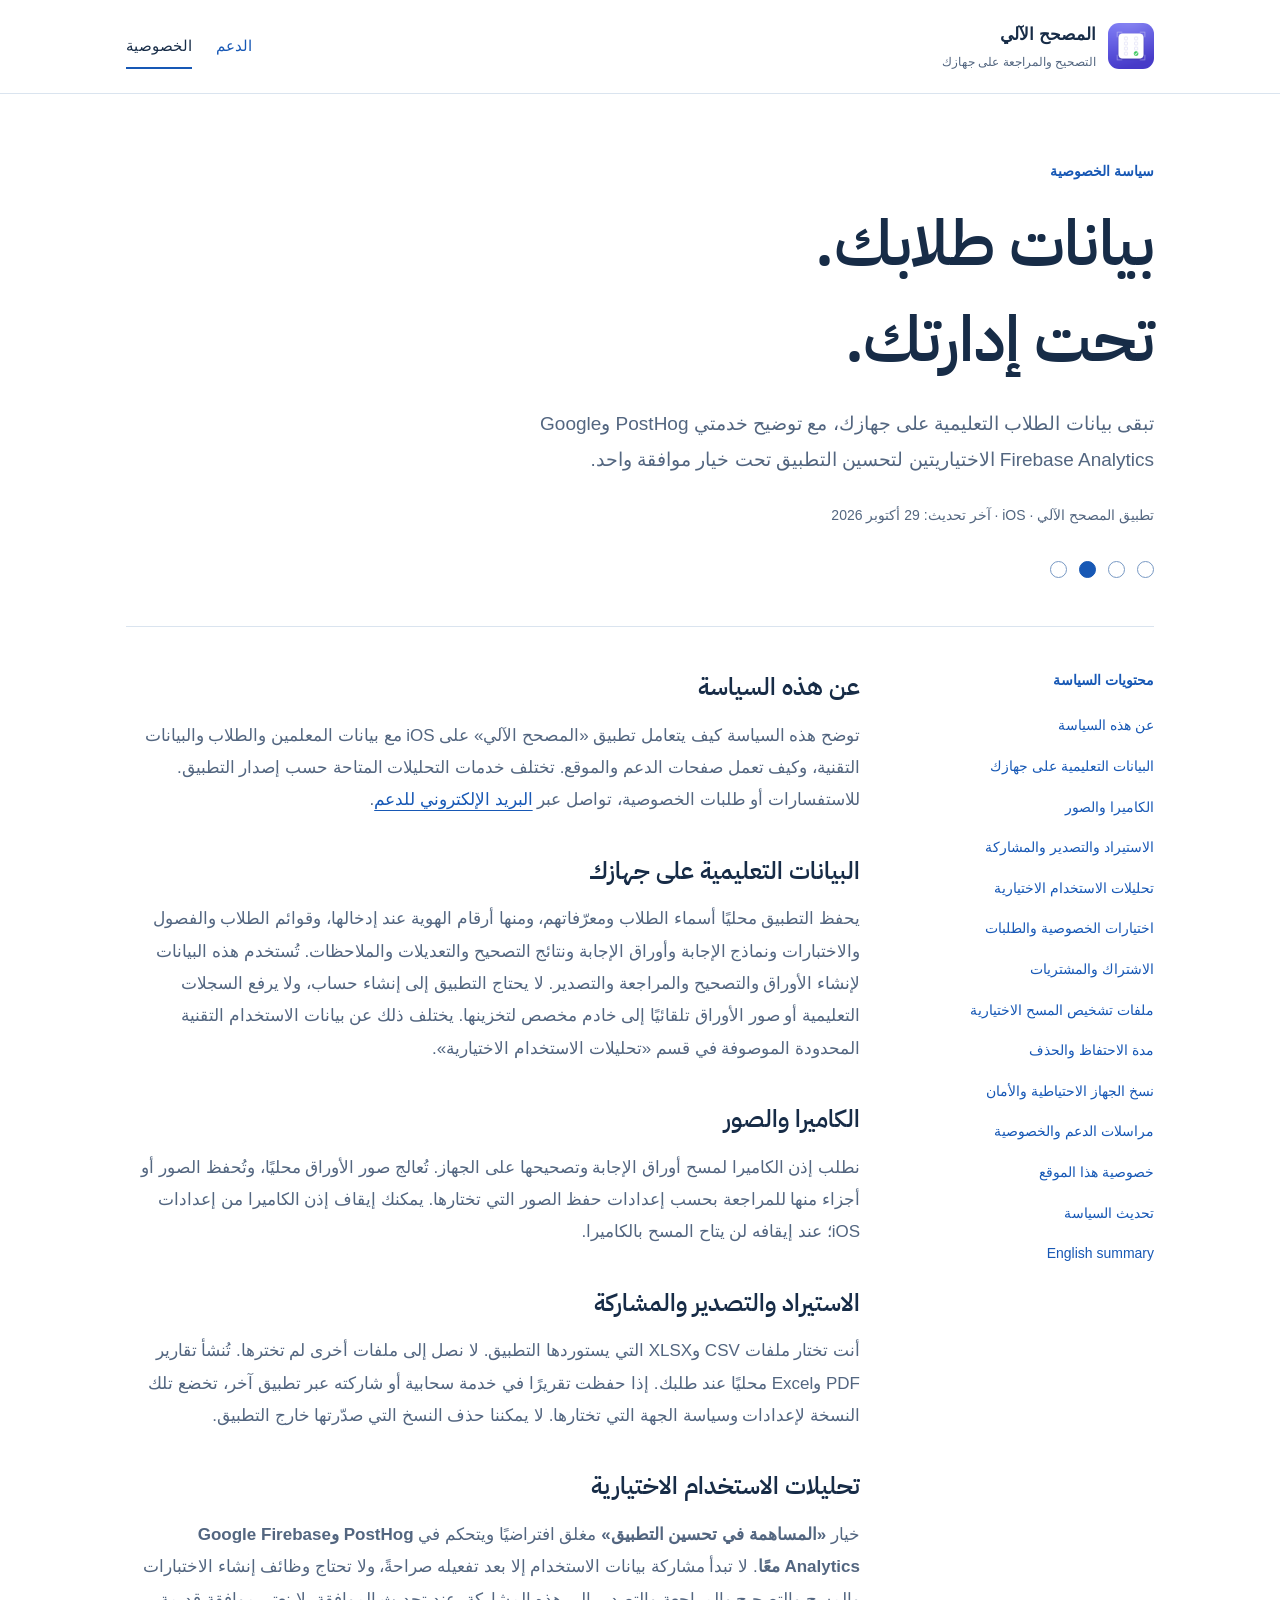
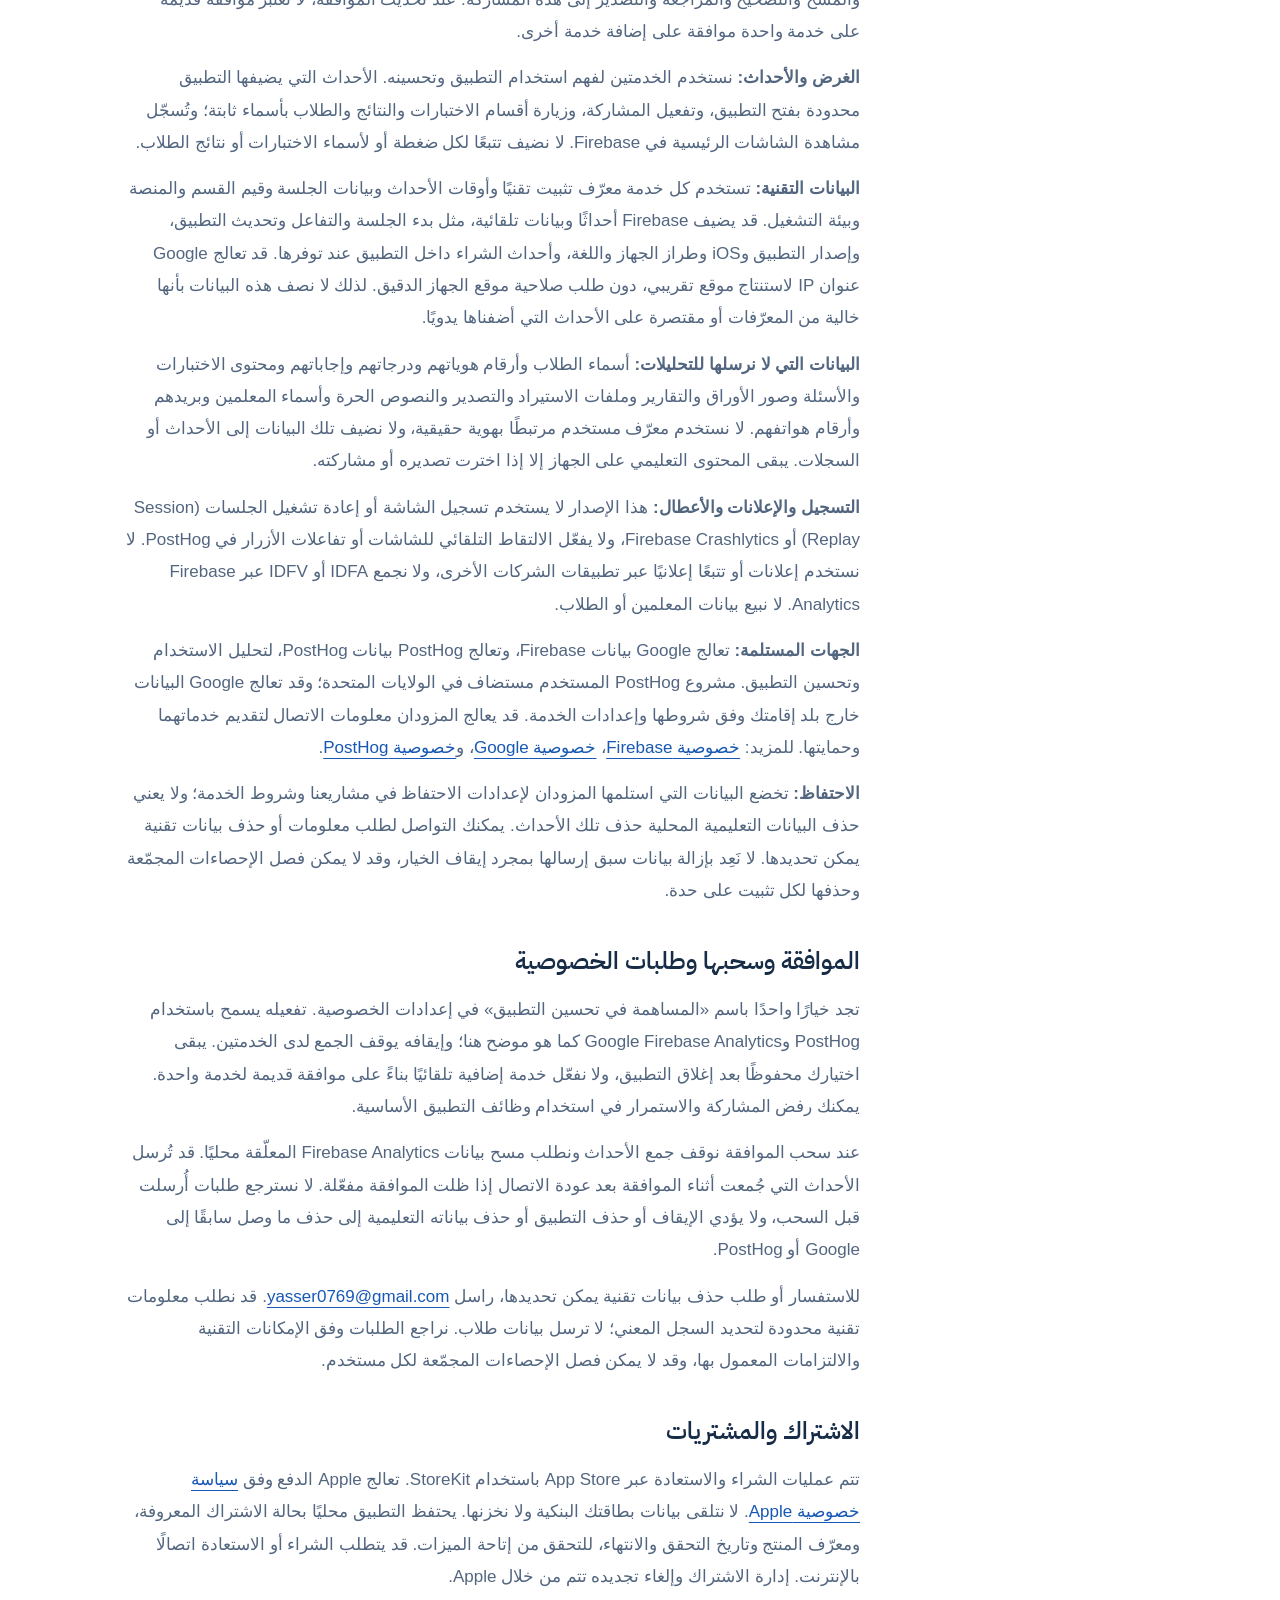
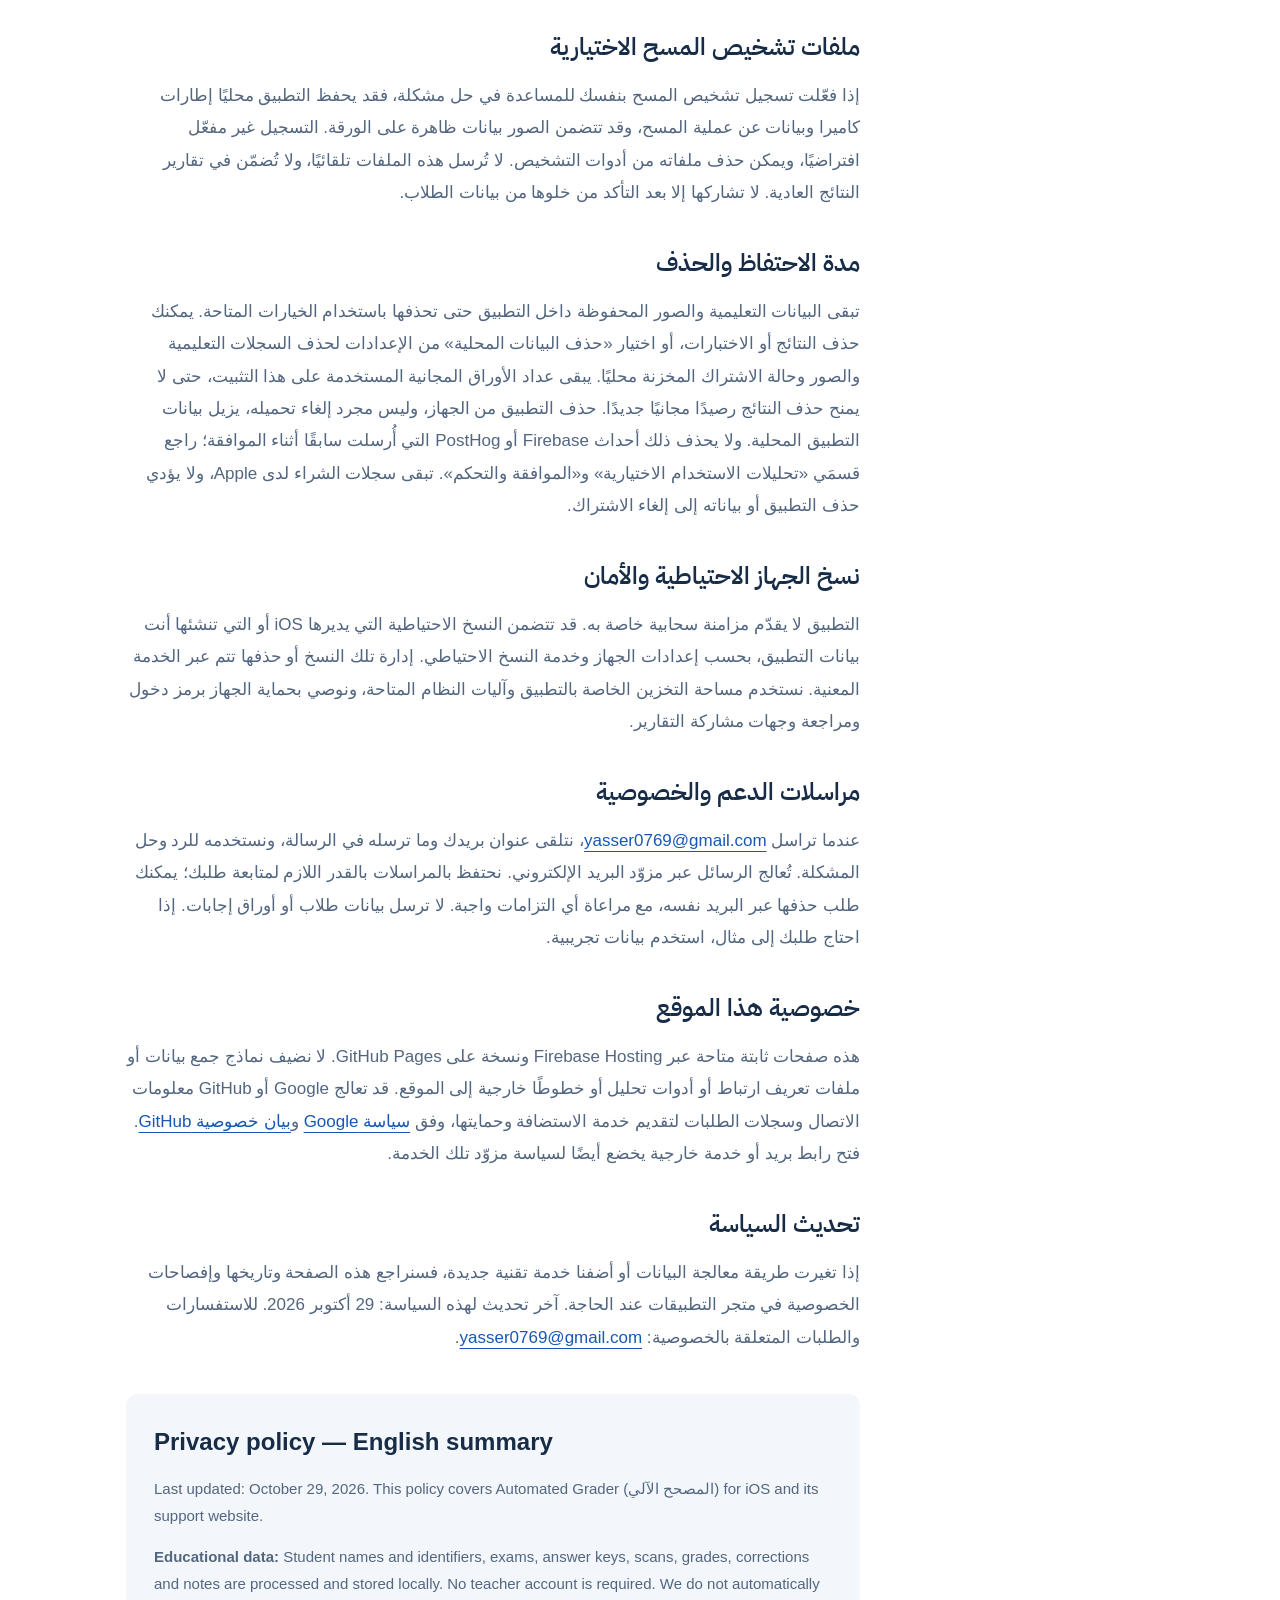
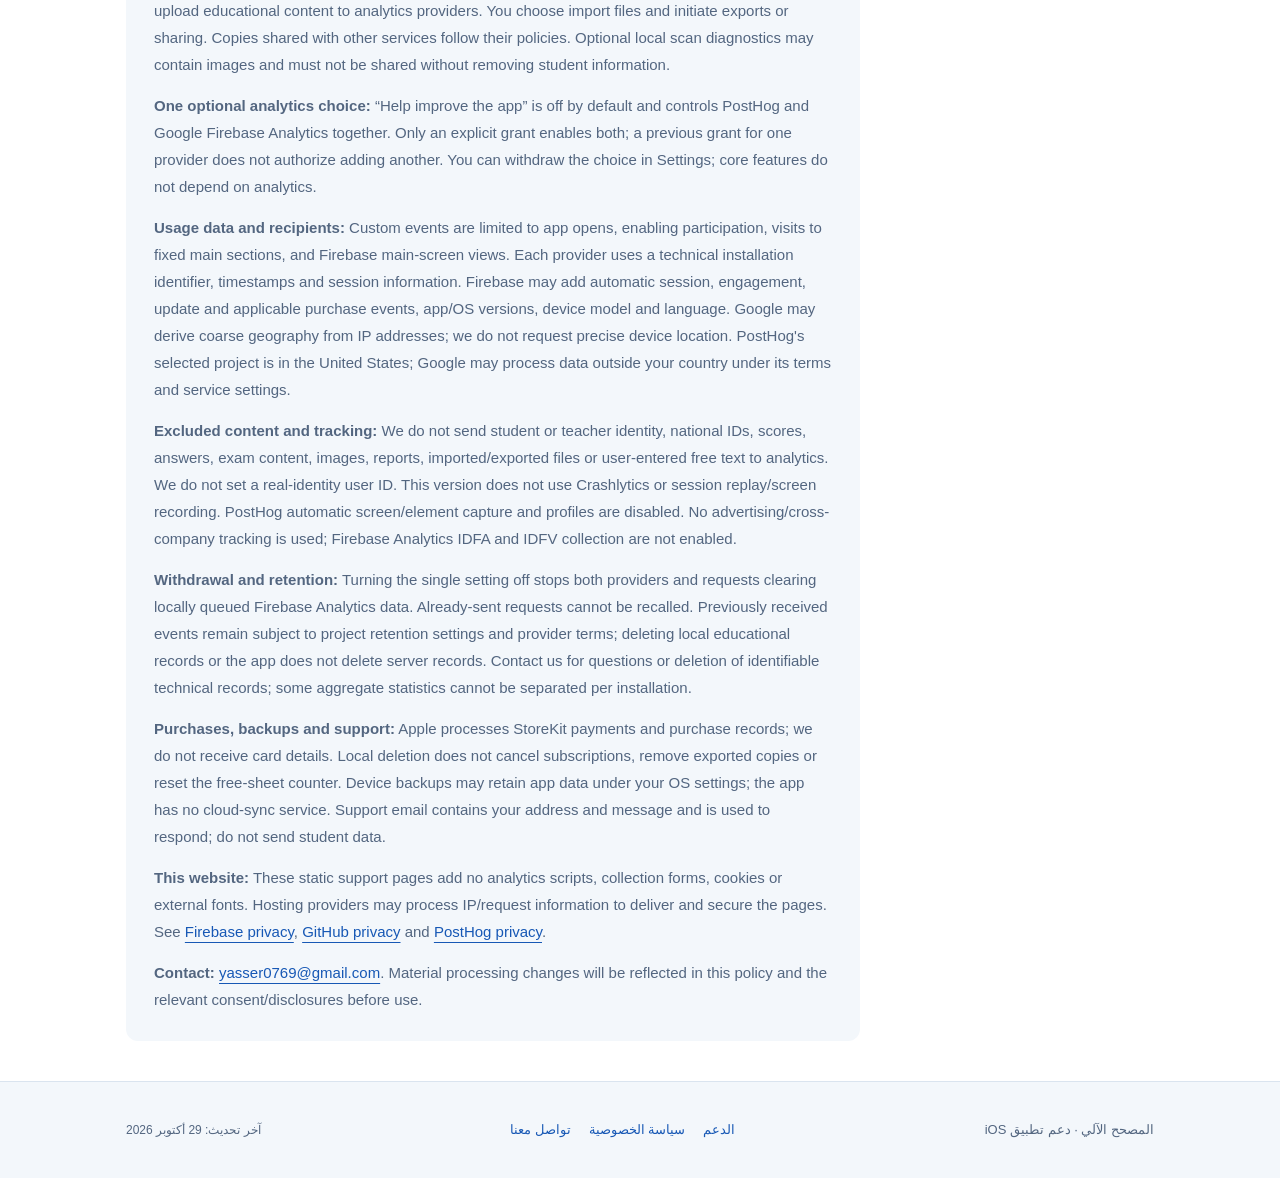
==== commit c2e2d36d: "Update privacy policy for unified optional Firebase and PostHog analytics" ====
--- a/privacy.html
+++ b/privacy.html
@@ -3,7 +3,7 @@
 <head>
 <meta charset="utf-8"><meta name="viewport" content="width=device-width, initial-scale=1">
 <title>سياسة الخصوصية | المصحح الآلي</title>
-<meta name="description" content="سياسة خصوصية تطبيق المصحح الآلي: التخزين المحلي لبيانات الطلاب وخدمات Firebase Core وFirebase Analytics وCrashlytics وPostHog لقياس الاستخدام والأعطال وحقوق الخصوصية.">
+<meta name="description" content="سياسة خصوصية تطبيق المصحح الآلي: التخزين المحلي لبيانات الطلاب والموافقة الاختيارية الموحّدة لخدمتي PostHog وGoogle Firebase Analytics وحقوق الخصوصية.">
 <meta name="theme-color" content="#172c47">
 <link rel="canonical" href="https://yasser0769.github.io/smartgrader-support/privacy.html">
 <link rel="icon" type="image/png" href="assets/app-icon.png">
@@ -15,25 +15,27 @@
 <a class="brand" href="index.html"><img src="assets/app-icon.png" alt="" width="46" height="46"><span>المصحح الآلي<small>التصحيح والمراجعة على جهازك</small></span></a>
 <nav aria-label="التنقل الرئيسي"><a href="support.html">الدعم</a><a href="privacy.html" aria-current="page">الخصوصية</a></nav>
 </div></header>
-<main id="main" class="wrap"><section class="hero"><p class="eyebrow">سياسة الخصوصية</p><h1 id="title">بيانات طلابك.<br>تحت إدارتك.</h1><p class="intro">تبقى بيانات الطلاب التعليمية على جهازك، مع توضيح خدمات Firebase وPostHog التي قد تعالج بيانات تقنية عن استخدام التطبيق وأعطاله بحسب الإصدار والإعدادات.</p><p class="meta">تطبيق المصحح الآلي · iOS · آخر تحديث: <time datetime="2026-10-23">23 أكتوبر 2026</time></p><div class="bubbles" aria-hidden="true"><i></i><i></i><i class="filled"></i><i></i></div></section><div class="policy-layout"><aside class="toc"><p class="eyebrow">محتويات السياسة</p><nav aria-label="محتويات سياسة الخصوصية"><a href="#scope">عن هذه السياسة</a><a href="#local">البيانات التعليمية على جهازك</a><a href="#camera">الكاميرا والصور</a><a href="#sharing">الاستيراد والتصدير والمشاركة</a><a href="#tracking">Firebase وPostHog والتحليلات</a><a href="#choices">اختيارات الخصوصية والطلبات</a><a href="#purchases">الاشتراك والمشتريات</a><a href="#diagnostics">ملفات تشخيص المسح الاختيارية</a><a href="#retention">مدة الاحتفاظ والحذف</a><a href="#backup">نسخ الجهاز الاحتياطية والأمان</a><a href="#contact">مراسلات الدعم والخصوصية</a><a href="#hosting">خصوصية هذا الموقع</a><a href="#changes">تحديث السياسة</a><a href="#english">English summary</a></nav></aside><article class="policy"><section id="scope"><h2>عن هذه السياسة</h2><p>توضح هذه السياسة كيف يتعامل تطبيق «المصحح الآلي» على iOS مع بيانات المعلمين والطلاب والبيانات التقنية، وكيف تعمل صفحات الدعم والموقع. تختلف خدمات التحليلات المتاحة حسب إصدار التطبيق. للاستفسارات أو طلبات الخصوصية، تواصل عبر <a href="mailto:yasser0769@gmail.com">البريد الإلكتروني للدعم</a>.</p></section><section id="local"><h2>البيانات التعليمية على جهازك</h2><p>يحفظ التطبيق محليًا أسماء الطلاب ومعرّفاتهم، ومنها أرقام الهوية عند إدخالها، وقوائم الطلاب والفصول والاختبارات ونماذج الإجابة وأوراق الإجابة ونتائج التصحيح والتعديلات والملاحظات. تُستخدم هذه البيانات لإنشاء الأوراق والتصحيح والمراجعة والتصدير. لا يحتاج التطبيق إلى إنشاء حساب، ولا يرفع السجلات التعليمية أو صور الأوراق تلقائيًا إلى خادم مخصص لتخزينها. يختلف ذلك عن بيانات الاستخدام التقنية المحدودة الموصوفة في قسم «تحليلات الاستخدام والأعطال».</p></section><section id="camera"><h2>الكاميرا والصور</h2><p>نطلب إذن الكاميرا لمسح أوراق الإجابة وتصحيحها على الجهاز. تُعالج صور الأوراق محليًا، وتُحفظ الصور أو أجزاء منها للمراجعة بحسب إعدادات حفظ الصور التي تختارها. يمكنك إيقاف إذن الكاميرا من إعدادات iOS؛ عند إيقافه لن يتاح المسح بالكاميرا.</p></section><section id="sharing"><h2>الاستيراد والتصدير والمشاركة</h2><p>أنت تختار ملفات CSV وXLSX التي يستوردها التطبيق. لا نصل إلى ملفات أخرى لم تخترها. تُنشأ تقارير PDF وExcel محليًا عند طلبك. إذا حفظت تقريرًا في خدمة سحابية أو شاركته عبر تطبيق آخر، تخضع تلك النسخة لإعدادات وسياسة الجهة التي تختارها. لا يمكننا حذف النسخ التي صدّرتها خارج التطبيق.</p></section><section id="tracking"><h2>خدمات التحليلات والأعطال: Firebase وPostHog</h2>
-<p>يستخدم نظام التحليلات المضاف إلى التطبيق خدمات من جهتين خارجيتين هما <strong>Google</strong> و<strong>PostHog</strong>. يعتمد إرسال البيانات على إصدار التطبيق وإعدادات جمعها وحالة الاتصال. وتظل الوظائف الأساسية لإنشاء الاختبارات والمسح والتصحيح ومعالجة النتائج محلية على الجهاز.</p>
-<p><strong>Firebase Core:</strong> مكوّن تهيئة وتشغيل خدمات Firebase؛ ليس بمفرده منصة لتحليل سلوك المستخدم. <strong>Google Analytics for Firebase:</strong> لقياس فتح التطبيق والتفاعل مع الميزات ورحلات الاستخدام وتحسين تجربة المعلم. <strong>Firebase Crashlytics:</strong> لتشخيص حالات تعطل التطبيق والأخطاء التقنية، بما في ذلك معلومات العطل وتتبعات التنفيذ التقنية.</p>
-<p><strong>PostHog:</strong> لقياس أحداث الاستخدام والتنقل بين الواجهات ونجاح الخطوات أو تعثرها، وفهم رحلة المعلم داخل التطبيق. يمكن أن تشمل البيانات أحداث فتح التطبيق وإغلاقه أو تحديثه، وعرض الشاشات، والتفاعل مع الأزرار أو الميزات عند تفعيل الالتقاط التلقائي، إضافة إلى أحداث مخصصة مثل بدء المسح أو اكتماله أو فشله وتصدير التقارير. وقد توفر PostHog ميزة <strong>Session Replay (إعادة تشغيل الجلسات)</strong>؛ وعند تفعيل التسجيل يمكن أن تجمع تمثيلًا لتسلسل الشاشات والتفاعلات، أو صورًا للشاشات بحسب إعدادات التسجيل. يلزم حجب البيانات الحساسة وتعطيل التسجيل في الشاشات التي تعرض معلومات الطلاب والاختبارات، والتحقق من عدم احتواء الأحداث أو التسجيلات على محتوى تعليمي شخصي.</p>
-<p><strong>أنواع البيانات التقنية المحتمل إرسالها:</strong> اسم الحدث ووقته، حالة نجاح العملية أو فشلها ومدتها، إصدار التطبيق والنظام وطراز الجهاز، بيانات جلسة الاستخدام، ومعرّفات تقنية للتثبيت أو للجلسة (مثل المعرّف المميز ومعرّف الجلسة في PostHog أو معرّفات خدمات Firebase). وقد تعالج خوادم مقدمي الخدمة عنوان IP ومعلومات اتصال أخرى أثناء الاستلام. يمكن أن تسمح المعرّفات المستمرة بربط أحداث متكررة بالجهاز أو التثبيت حتى من دون إنشاء حساب باسم المعلم.</p>
-<p><strong>حماية بيانات الطلاب:</strong> الغرض من هذه الخدمات هو الإحصاءات التقنية وتشخيص الأعطال، وليس جمع أسماء الطلاب أو أرقام هوياتهم أو صور أوراق الإجابة أو محتوى الأسئلة أو الإجابات أو الدرجات أو الملفات المستوردة والمصدّرة. لا ينبغي إضافة هذه المعلومات إلى خصائص الأحداث أو السجلات أو تسجيلات الجلسات أو المفاتيح المخصصة لتقارير الأعطال. تُحفظ البيانات التعليمية وفق قسم «البيانات التعليمية على جهازك»، ما لم تبادر أنت إلى تصديرها أو مشاركتها.</p>
-<p><strong>الجهات المستلمة والغرض:</strong> تعالج Google معلومات Firebase، وتعالج PostHog معلومات PostHog من أجل التحليلات وتحسين أداء التطبيق واكتشاف الأعطال. قد تُعالج البيانات في دول تختلف عن بلد إقامتك وفق إعدادات استضافة المشروع وشروط مقدمي الخدمة. لا نبيع بيانات المعلمين أو الطلاب، ولا نستخدم هذه الأدوات بقصد الربط بين نشاطك في تطبيقات ومواقع شركات مختلفة لأغراض الإعلانات المستهدفة. إذا تغير ذلك فستلزم إفصاحات وموافقات إضافية.</p>
-<p><strong>الاحتفاظ:</strong> تختلف مدة الاحتفاظ ببيانات Google Analytics حسب إعدادات المشروع، وقد تختلف مدة الاحتفاظ بأحداث PostHog وتسجيلات الجلسات حسب إعدادات الحساب ونوع البيانات والخطة؛ ولا يعني حذف تطبيقك حذف ما أُرسل إلى خوادم هذه الخدمات. وفق وثائق Firebase، تبقى بيانات الأعطال في Crashlytics لمدة تصل عادةً إلى 90 يومًا قبل بدء حذفها. نراجع طلبات حذف السجلات التي يمكن تحديدها تقنيًا بحسب ما تسمح به الأدوات والالتزامات المعمول بها. للمزيد: <a href="https://firebase.google.com/support/privacy" target="_blank" rel="noopener noreferrer">خصوصية Firebase</a>، <a href="https://support.google.com/analytics/answer/7667196" target="_blank" rel="noopener noreferrer">احتفاظ Google Analytics</a>، <a href="https://posthog.com/privacy" target="_blank" rel="noopener noreferrer">خصوصية PostHog</a>، و<a href="https://posthog.com/docs/libraries/ios/usage" target="_blank" rel="noopener noreferrer">وثائق PostHog على iOS</a>.</p></section><section id="choices"><h2>الموافقة والتحكم في بيانات الاستخدام وطلبات الحذف</h2>
-<p>يتطلب جمع بيانات الاستخدام موافقة المستخدم حيث تشترطها Apple أو القوانين المعمول بها. إذا ظهرت في إصدار التطبيق شاشة للموافقة على التحليلات، يمكنك رفض المشاركة، كما يمكنك تغيير اختيارك من الإعدادات إذا كانت هذه الإمكانية متاحة. لا يتوقف التصحيح المحلي على مشاركة بيانات التحليلات الاختيارية.</p>
-<p>للاستفسار عما يجمعه إصدارك، أو طلب وقف الجمع، أو سحب الموافقة، أو الاعتراض على الاستخدام، أو طلب حذف بيانات تقنية يمكن ربطها بتثبيتك، راسل <a href="mailto:yasser0769@gmail.com">yasser0769@gmail.com</a>. قد نطلب معرّفًا تقنيًا محدودًا لتحديد السجل المعني، ولا تطلب منك مشاركة أي بيانات طلاب. بعض الإحصاءات المجمعة غير المرتبطة بتثبيت محدد قد لا يمكن فصلها أو حذفها بشكل فردي. حذف البيانات المحلية أو إزالة التطبيق لا يضمن حذف البيانات التقنية التي وصلت سابقًا إلى Google أو PostHog.</p></section><section id="purchases"><h2>الاشتراك والمشتريات</h2><p>تتم عمليات الشراء والاستعادة عبر App Store باستخدام StoreKit. تعالج Apple الدفع وفق <a href="https://www.apple.com/legal/privacy/">سياسة خصوصية Apple</a>. لا نتلقى بيانات بطاقتك البنكية ولا نخزنها. يحتفظ التطبيق محليًا بحالة الاشتراك المعروفة، ومعرّف المنتج وتاريخ التحقق والانتهاء، للتحقق من إتاحة الميزات. قد يتطلب الشراء أو الاستعادة اتصالًا بالإنترنت. إدارة الاشتراك وإلغاء تجديده تتم من خلال Apple.</p></section><section id="diagnostics"><h2>ملفات تشخيص المسح الاختيارية</h2><p>إذا فعّلت تسجيل تشخيص المسح بنفسك للمساعدة في حل مشكلة، فقد يحفظ التطبيق محليًا إطارات كاميرا وبيانات عن عملية المسح، وقد تتضمن الصور بيانات ظاهرة على الورقة. التسجيل غير مفعّل افتراضيًا، ويمكن حذف ملفاته من أدوات التشخيص. لا تُرسل هذه الملفات تلقائيًا، ولا تُضمّن في تقارير النتائج العادية. لا تشاركها إلا بعد التأكد من خلوها من بيانات الطلاب.</p></section><section id="retention"><h2>مدة الاحتفاظ والحذف</h2><p>تبقى البيانات التعليمية والصور المحفوظة داخل التطبيق حتى تحذفها باستخدام الخيارات المتاحة. يمكنك حذف النتائج أو الاختبارات، أو اختيار «حذف البيانات المحلية» من الإعدادات لحذف السجلات التعليمية والصور وحالة الاشتراك المخزنة محليًا. يبقى عداد الأوراق المجانية المستخدمة على هذا التثبيت، حتى لا يمنح حذف النتائج رصيدًا مجانيًا جديدًا. حذف التطبيق من الجهاز، وليس مجرد إلغاء تحميله، يزيل بيانات التطبيق المحلية. ولا يحذف ذلك أحداث Firebase أو PostHog أو تقارير الأعطال أو تسجيلات الجلسات التي ربما أرسلت سابقًا؛ راجع قسمَي «خدمات التحليلات والأعطال» و«الموافقة والتحكم». تبقى سجلات الشراء لدى Apple، ولا يؤدي حذف التطبيق أو بياناته إلى إلغاء الاشتراك.</p></section><section id="backup"><h2>نسخ الجهاز الاحتياطية والأمان</h2><p>التطبيق لا يقدّم مزامنة سحابية خاصة به. قد تتضمن النسخ الاحتياطية التي يديرها iOS أو التي تنشئها أنت بيانات التطبيق، بحسب إعدادات الجهاز وخدمة النسخ الاحتياطي. إدارة تلك النسخ أو حذفها تتم عبر الخدمة المعنية. نستخدم مساحة التخزين الخاصة بالتطبيق وآليات النظام المتاحة، ونوصي بحماية الجهاز برمز دخول ومراجعة وجهات مشاركة التقارير.</p></section><section id="contact"><h2>مراسلات الدعم والخصوصية</h2><p>عندما تراسل <a href="mailto:yasser0769@gmail.com" dir="ltr">yasser0769@gmail.com</a>، نتلقى عنوان بريدك وما ترسله في الرسالة، ونستخدمه للرد وحل المشكلة. تُعالج الرسائل عبر مزوّد البريد الإلكتروني. نحتفظ بالمراسلات بالقدر اللازم لمتابعة طلبك؛ يمكنك طلب حذفها عبر البريد نفسه، مع مراعاة أي التزامات واجبة. لا ترسل بيانات طلاب أو أوراق إجابات. إذا احتاج طلبك إلى مثال، استخدم بيانات تجريبية.</p></section><section id="hosting"><h2>خصوصية هذا الموقع</h2><p>هذه صفحات ثابتة مستضافة على GitHub Pages. لا نضيف نماذج جمع بيانات أو ملفات تعريف ارتباط أو أدوات تحليل أو خطوطًا خارجية. قد تعالج GitHub بيانات الاتصال، مثل عنوان IP وسجلات الطلبات، لتقديم خدمة الاستضافة وحمايتها، وفق <a href="https://docs.github.com/en/site-policy/privacy-policies/github-general-privacy-statement">بيان خصوصية GitHub</a>. فتح رابط بريد أو خدمة خارجية يخضع أيضًا لسياسة مزوّد تلك الخدمة.</p></section><section id="changes"><h2>تحديث السياسة</h2><p>إذا تغيرت طريقة معالجة البيانات أو أضفنا خدمة تقنية جديدة، فسنراجع هذه الصفحة وتاريخها وإفصاحات الخصوصية في متجر التطبيقات عند الحاجة. آخر تحديث لهذه السياسة: 23 أكتوبر 2026. للاستفسارات والطلبات المتعلقة بالخصوصية: <a href="mailto:yasser0769@gmail.com" dir="ltr">yasser0769@gmail.com</a>.</p></section>
+<main id="main" class="wrap"><section class="hero"><p class="eyebrow">سياسة الخصوصية</p><h1 id="title">بيانات طلابك.<br>تحت إدارتك.</h1><p class="intro">تبقى بيانات الطلاب التعليمية على جهازك، مع توضيح خدمتي PostHog وGoogle Firebase Analytics الاختياريتين لتحسين التطبيق تحت خيار موافقة واحد.</p><p class="meta">تطبيق المصحح الآلي · iOS · آخر تحديث: <time datetime="2026-10-29">29 أكتوبر 2026</time></p><div class="bubbles" aria-hidden="true"><i></i><i></i><i class="filled"></i><i></i></div></section><div class="policy-layout"><aside class="toc"><p class="eyebrow">محتويات السياسة</p><nav aria-label="محتويات سياسة الخصوصية"><a href="#scope">عن هذه السياسة</a><a href="#local">البيانات التعليمية على جهازك</a><a href="#camera">الكاميرا والصور</a><a href="#sharing">الاستيراد والتصدير والمشاركة</a><a href="#tracking">تحليلات الاستخدام الاختيارية</a><a href="#choices">اختيارات الخصوصية والطلبات</a><a href="#purchases">الاشتراك والمشتريات</a><a href="#diagnostics">ملفات تشخيص المسح الاختيارية</a><a href="#retention">مدة الاحتفاظ والحذف</a><a href="#backup">نسخ الجهاز الاحتياطية والأمان</a><a href="#contact">مراسلات الدعم والخصوصية</a><a href="#hosting">خصوصية هذا الموقع</a><a href="#changes">تحديث السياسة</a><a href="#english">English summary</a></nav></aside><article class="policy"><section id="scope"><h2>عن هذه السياسة</h2><p>توضح هذه السياسة كيف يتعامل تطبيق «المصحح الآلي» على iOS مع بيانات المعلمين والطلاب والبيانات التقنية، وكيف تعمل صفحات الدعم والموقع. تختلف خدمات التحليلات المتاحة حسب إصدار التطبيق. للاستفسارات أو طلبات الخصوصية، تواصل عبر <a href="mailto:yasser0769@gmail.com">البريد الإلكتروني للدعم</a>.</p></section><section id="local"><h2>البيانات التعليمية على جهازك</h2><p>يحفظ التطبيق محليًا أسماء الطلاب ومعرّفاتهم، ومنها أرقام الهوية عند إدخالها، وقوائم الطلاب والفصول والاختبارات ونماذج الإجابة وأوراق الإجابة ونتائج التصحيح والتعديلات والملاحظات. تُستخدم هذه البيانات لإنشاء الأوراق والتصحيح والمراجعة والتصدير. لا يحتاج التطبيق إلى إنشاء حساب، ولا يرفع السجلات التعليمية أو صور الأوراق تلقائيًا إلى خادم مخصص لتخزينها. يختلف ذلك عن بيانات الاستخدام التقنية المحدودة الموصوفة في قسم «تحليلات الاستخدام الاختيارية».</p></section><section id="camera"><h2>الكاميرا والصور</h2><p>نطلب إذن الكاميرا لمسح أوراق الإجابة وتصحيحها على الجهاز. تُعالج صور الأوراق محليًا، وتُحفظ الصور أو أجزاء منها للمراجعة بحسب إعدادات حفظ الصور التي تختارها. يمكنك إيقاف إذن الكاميرا من إعدادات iOS؛ عند إيقافه لن يتاح المسح بالكاميرا.</p></section><section id="sharing"><h2>الاستيراد والتصدير والمشاركة</h2><p>أنت تختار ملفات CSV وXLSX التي يستوردها التطبيق. لا نصل إلى ملفات أخرى لم تخترها. تُنشأ تقارير PDF وExcel محليًا عند طلبك. إذا حفظت تقريرًا في خدمة سحابية أو شاركته عبر تطبيق آخر، تخضع تلك النسخة لإعدادات وسياسة الجهة التي تختارها. لا يمكننا حذف النسخ التي صدّرتها خارج التطبيق.</p></section><section id="tracking"><h2>تحليلات الاستخدام الاختيارية</h2>
+<p>خيار <strong>«المساهمة في تحسين التطبيق»</strong> مغلق افتراضيًا ويتحكم في <strong>PostHog وGoogle Firebase Analytics معًا</strong>. لا تبدأ مشاركة بيانات الاستخدام إلا بعد تفعيله صراحةً، ولا تحتاج وظائف إنشاء الاختبارات والمسح والتصحيح والمراجعة والتصدير إلى هذه المشاركة. عند تحديث الموافقة، لا نعتبر موافقة قديمة على خدمة واحدة موافقة على إضافة خدمة أخرى.</p>
+<p><strong>الغرض والأحداث:</strong> نستخدم الخدمتين لفهم استخدام التطبيق وتحسينه. الأحداث التي يضيفها التطبيق محدودة بفتح التطبيق، وتفعيل المشاركة، وزيارة أقسام الاختبارات والنتائج والطلاب بأسماء ثابتة؛ وتُسجّل مشاهدة الشاشات الرئيسية في Firebase. لا نضيف تتبعًا لكل ضغطة أو لأسماء الاختبارات أو نتائج الطلاب.</p>
+<p><strong>البيانات التقنية:</strong> تستخدم كل خدمة معرّف تثبيت تقنيًا وأوقات الأحداث وبيانات الجلسة وقيم القسم والمنصة وبيئة التشغيل. قد يضيف Firebase أحداثًا وبيانات تلقائية، مثل بدء الجلسة والتفاعل وتحديث التطبيق، وإصدار التطبيق وiOS وطراز الجهاز واللغة، وأحداث الشراء داخل التطبيق عند توفرها. قد تعالج Google عنوان IP لاستنتاج موقع تقريبي، دون طلب صلاحية موقع الجهاز الدقيق. لذلك لا نصف هذه البيانات بأنها خالية من المعرّفات أو مقتصرة على الأحداث التي أضفناها يدويًا.</p>
+<p><strong>البيانات التي لا نرسلها للتحليلات:</strong> أسماء الطلاب وأرقام هوياتهم ودرجاتهم وإجاباتهم ومحتوى الاختبارات والأسئلة وصور الأوراق والتقارير وملفات الاستيراد والتصدير والنصوص الحرة وأسماء المعلمين وبريدهم وأرقام هواتفهم. لا نستخدم معرّف مستخدم مرتبطًا بهوية حقيقية، ولا نضيف تلك البيانات إلى الأحداث أو السجلات. يبقى المحتوى التعليمي على الجهاز إلا إذا اخترت تصديره أو مشاركته.</p>
+<p><strong>التسجيل والإعلانات والأعطال:</strong> هذا الإصدار لا يستخدم تسجيل الشاشة أو إعادة تشغيل الجلسات (Session Replay) أو Firebase Crashlytics، ولا يفعّل الالتقاط التلقائي للشاشات أو تفاعلات الأزرار في PostHog. لا نستخدم إعلانات أو تتبعًا إعلانيًا عبر تطبيقات الشركات الأخرى، ولا نجمع IDFA أو IDFV عبر Firebase Analytics. لا نبيع بيانات المعلمين أو الطلاب.</p>
+<p><strong>الجهات المستلمة:</strong> تعالج Google بيانات Firebase، وتعالج PostHog بيانات PostHog، لتحليل الاستخدام وتحسين التطبيق. مشروع PostHog المستخدم مستضاف في الولايات المتحدة؛ وقد تعالج Google البيانات خارج بلد إقامتك وفق شروطها وإعدادات الخدمة. قد يعالج المزودان معلومات الاتصال لتقديم خدماتهما وحمايتها. للمزيد: <a href="https://firebase.google.com/support/privacy" target="_blank" rel="noopener noreferrer">خصوصية Firebase</a>، <a href="https://policies.google.com/privacy" target="_blank" rel="noopener noreferrer">خصوصية Google</a>، و<a href="https://posthog.com/privacy" target="_blank" rel="noopener noreferrer">خصوصية PostHog</a>.</p>
+<p><strong>الاحتفاظ:</strong> تخضع البيانات التي استلمها المزودان لإعدادات الاحتفاظ في مشاريعنا وشروط الخدمة؛ ولا يعني حذف البيانات التعليمية المحلية حذف تلك الأحداث. يمكنك التواصل لطلب معلومات أو حذف بيانات تقنية يمكن تحديدها. لا نَعِد بإزالة بيانات سبق إرسالها بمجرد إيقاف الخيار، وقد لا يمكن فصل الإحصاءات المجمّعة وحذفها لكل تثبيت على حدة.</p></section><section id="choices"><h2>الموافقة وسحبها وطلبات الخصوصية</h2>
+<p>تجد خيارًا واحدًا باسم «المساهمة في تحسين التطبيق» في إعدادات الخصوصية. تفعيله يسمح باستخدام PostHog وGoogle Firebase Analytics كما هو موضح هنا؛ وإيقافه يوقف الجمع لدى الخدمتين. يبقى اختيارك محفوظًا بعد إغلاق التطبيق، ولا نفعّل خدمة إضافية تلقائيًا بناءً على موافقة قديمة لخدمة واحدة. يمكنك رفض المشاركة والاستمرار في استخدام وظائف التطبيق الأساسية.</p>
+<p>عند سحب الموافقة نوقف جمع الأحداث ونطلب مسح بيانات Firebase Analytics المعلّقة محليًا. قد تُرسل الأحداث التي جُمعت أثناء الموافقة بعد عودة الاتصال إذا ظلت الموافقة مفعّلة. لا نسترجع طلبات أُرسلت قبل السحب، ولا يؤدي الإيقاف أو حذف التطبيق أو حذف بياناته التعليمية إلى حذف ما وصل سابقًا إلى Google أو PostHog.</p>
+<p>للاستفسار أو طلب حذف بيانات تقنية يمكن تحديدها، راسل <a href="mailto:yasser0769@gmail.com">yasser0769@gmail.com</a>. قد نطلب معلومات تقنية محدودة لتحديد السجل المعني؛ لا ترسل بيانات طلاب. نراجع الطلبات وفق الإمكانات التقنية والالتزامات المعمول بها، وقد لا يمكن فصل الإحصاءات المجمّعة لكل مستخدم.</p></section><section id="purchases"><h2>الاشتراك والمشتريات</h2><p>تتم عمليات الشراء والاستعادة عبر App Store باستخدام StoreKit. تعالج Apple الدفع وفق <a href="https://www.apple.com/legal/privacy/">سياسة خصوصية Apple</a>. لا نتلقى بيانات بطاقتك البنكية ولا نخزنها. يحتفظ التطبيق محليًا بحالة الاشتراك المعروفة، ومعرّف المنتج وتاريخ التحقق والانتهاء، للتحقق من إتاحة الميزات. قد يتطلب الشراء أو الاستعادة اتصالًا بالإنترنت. إدارة الاشتراك وإلغاء تجديده تتم من خلال Apple.</p></section><section id="diagnostics"><h2>ملفات تشخيص المسح الاختيارية</h2><p>إذا فعّلت تسجيل تشخيص المسح بنفسك للمساعدة في حل مشكلة، فقد يحفظ التطبيق محليًا إطارات كاميرا وبيانات عن عملية المسح، وقد تتضمن الصور بيانات ظاهرة على الورقة. التسجيل غير مفعّل افتراضيًا، ويمكن حذف ملفاته من أدوات التشخيص. لا تُرسل هذه الملفات تلقائيًا، ولا تُضمّن في تقارير النتائج العادية. لا تشاركها إلا بعد التأكد من خلوها من بيانات الطلاب.</p></section><section id="retention"><h2>مدة الاحتفاظ والحذف</h2><p>تبقى البيانات التعليمية والصور المحفوظة داخل التطبيق حتى تحذفها باستخدام الخيارات المتاحة. يمكنك حذف النتائج أو الاختبارات، أو اختيار «حذف البيانات المحلية» من الإعدادات لحذف السجلات التعليمية والصور وحالة الاشتراك المخزنة محليًا. يبقى عداد الأوراق المجانية المستخدمة على هذا التثبيت، حتى لا يمنح حذف النتائج رصيدًا مجانيًا جديدًا. حذف التطبيق من الجهاز، وليس مجرد إلغاء تحميله، يزيل بيانات التطبيق المحلية. ولا يحذف ذلك أحداث Firebase أو PostHog التي أُرسلت سابقًا أثناء الموافقة؛ راجع قسمَي «تحليلات الاستخدام الاختيارية» و«الموافقة والتحكم». تبقى سجلات الشراء لدى Apple، ولا يؤدي حذف التطبيق أو بياناته إلى إلغاء الاشتراك.</p></section><section id="backup"><h2>نسخ الجهاز الاحتياطية والأمان</h2><p>التطبيق لا يقدّم مزامنة سحابية خاصة به. قد تتضمن النسخ الاحتياطية التي يديرها iOS أو التي تنشئها أنت بيانات التطبيق، بحسب إعدادات الجهاز وخدمة النسخ الاحتياطي. إدارة تلك النسخ أو حذفها تتم عبر الخدمة المعنية. نستخدم مساحة التخزين الخاصة بالتطبيق وآليات النظام المتاحة، ونوصي بحماية الجهاز برمز دخول ومراجعة وجهات مشاركة التقارير.</p></section><section id="contact"><h2>مراسلات الدعم والخصوصية</h2><p>عندما تراسل <a href="mailto:yasser0769@gmail.com" dir="ltr">yasser0769@gmail.com</a>، نتلقى عنوان بريدك وما ترسله في الرسالة، ونستخدمه للرد وحل المشكلة. تُعالج الرسائل عبر مزوّد البريد الإلكتروني. نحتفظ بالمراسلات بالقدر اللازم لمتابعة طلبك؛ يمكنك طلب حذفها عبر البريد نفسه، مع مراعاة أي التزامات واجبة. لا ترسل بيانات طلاب أو أوراق إجابات. إذا احتاج طلبك إلى مثال، استخدم بيانات تجريبية.</p></section><section id="hosting"><h2>خصوصية هذا الموقع</h2><p>هذه صفحات ثابتة متاحة عبر Firebase Hosting ونسخة على GitHub Pages. لا نضيف نماذج جمع بيانات أو ملفات تعريف ارتباط أو أدوات تحليل أو خطوطًا خارجية إلى الموقع. قد تعالج Google أو GitHub معلومات الاتصال وسجلات الطلبات لتقديم خدمة الاستضافة وحمايتها، وفق <a href="https://policies.google.com/privacy">سياسة Google</a> و<a href="https://docs.github.com/en/site-policy/privacy-policies/github-general-privacy-statement">بيان خصوصية GitHub</a>. فتح رابط بريد أو خدمة خارجية يخضع أيضًا لسياسة مزوّد تلك الخدمة.</p></section><section id="changes"><h2>تحديث السياسة</h2><p>إذا تغيرت طريقة معالجة البيانات أو أضفنا خدمة تقنية جديدة، فسنراجع هذه الصفحة وتاريخها وإفصاحات الخصوصية في متجر التطبيقات عند الحاجة. آخر تحديث لهذه السياسة: 29 أكتوبر 2026. للاستفسارات والطلبات المتعلقة بالخصوصية: <a href="mailto:yasser0769@gmail.com" dir="ltr">yasser0769@gmail.com</a>.</p></section>
 <section id="english" class="english" lang="en" dir="ltr"><h2>Privacy policy — English summary</h2>
-<p>Last updated: October 23, 2026. This policy covers Automated Grader (المصحح الآلي) for iOS and its support website. The technical analytics providers used in applicable versions are Google (Firebase) and PostHog.</p>
-<p><strong>Student and teacher data:</strong> Student names and identifiers, including national IDs when supplied, classes, exams, answer sheets, images, answer keys, results, corrections and notes are processed and stored locally. The app does not require a teacher account. Educational data is not intended to be automatically transmitted to analytics providers. Camera images are processed locally; exports and external sharing occur when the teacher initiates them. Optional scan diagnostic files may contain sensitive images and should not be shared without removing student information.</p>
-<p><strong>Analytics providers and purposes:</strong> <strong>Firebase Core</strong> initializes Firebase services and is not itself a separate product analytics service. <strong>Google Analytics for Firebase</strong> may process application interaction events to understand feature adoption and usage. <strong>Firebase Crashlytics</strong> may process crash reports, stack traces and relevant technical diagnostic information to improve stability. <strong>PostHog</strong> may process product usage events, application or screen navigation events, interaction events and custom workflow events to analyze user journeys. Depending on SDK settings, PostHog's <strong>Session Replay</strong> may record a representation of screen transitions and interactions or screenshots. Sensitive educational screens must be excluded or suitably protected; replay and autocapture configurations must be reviewed before distribution.</p>
-<p><strong>Technical categories:</strong> Events may include app opens, installs or updates, scan starts/completions/failures, export interactions, timestamps, durations and error codes. App version, iOS version, device model, installation identifiers, pseudonymous distinct/user identifiers, session identifiers and technical crash information may be processed. Network providers may also process IP addresses. A persistent installation identifier can be associated with activity over time even without a named account. Data is transmitted to Google and/or PostHog when their services are enabled and connectivity is available.</p>
-<p><strong>Limitations and advertising:</strong> Student names, national ID numbers, answer-sheet images, question and answer content, grades, and imported or exported files are not intended as analytics event properties, crash custom keys, or replay content. These services are used to improve the app and diagnose problems, not to sell user data or conduct cross-app advertising tracking. Analytics and replay must be configured to prevent disclosure of educational data.</p>
-<p><strong>Retention:</strong> Google Analytics retention depends on project settings; Firebase Crashlytics generally retains crash information for up to 90 days before deletion begins. PostHog event and recording retention depends on project settings, the type of data and subscription plan. Deleting local app data does not automatically erase technical data already transmitted to either provider. Providers may process data in other countries under their hosting arrangements and terms. See <a href="https://firebase.google.com/support/privacy">Firebase privacy</a>, <a href="https://support.google.com/analytics/answer/7667196">Analytics retention</a>, <a href="https://posthog.com/privacy">PostHog privacy</a> and <a href="https://posthog.com/docs/libraries/ios/usage">PostHog iOS documentation</a>.</p>
-<p><strong>Consent and requests:</strong> Usage-data collection requires consent where applicable under Apple policies and law. Where an app version offers a consent control or settings switch, you can decline or update your choice. To inquire about your version, withdraw consent, request future collection to stop, or request deletion of technically identifiable records, contact <a href="mailto:yasser0769@gmail.com">yasser0769@gmail.com</a>. Limited technical details may be needed to locate records; do not send student data. Aggregated records may not be individually identifiable or removable.</p>
-<p><strong>Purchases and deletion:</strong> Apple handles payments through StoreKit and we do not receive card details. Local deletion options remove educational records and cached purchase state, but not previously exported files, retained free-sheet usage counters, provider-held analytics data, or Apple purchase records. Uninstalling the app does not cancel a subscription. Device backups may continue to hold local app data.</p>
-<p><strong>Support and site:</strong> Support emails include your email address and content, which are used to respond through an email provider and may be retained as needed for support. You can request deletion subject to applicable obligations. The static GitHub Pages support site does not add its own visitor analytics scripts, forms or cookies; GitHub may process network and request logs under its <a href="https://docs.github.com/en/site-policy/privacy-policies/github-general-privacy-statement">privacy statement</a>. For questions, requests and policy changes contact <a href="mailto:yasser0769@gmail.com">yasser0769@gmail.com</a>.</p></section></article></div></main>
-<footer class="footer"><div class="wrap footer-inner"><span>المصحح الآلي · دعم تطبيق iOS</span><nav aria-label="روابط التذييل"><a href="support.html">الدعم</a><a href="privacy.html">سياسة الخصوصية</a><a href="mailto:yasser0769@gmail.com">تواصل معنا</a></nav><span class="date">آخر تحديث: <time datetime="2026-10-23">23 أكتوبر 2026</time></span></div></footer>
+<p>Last updated: October 29, 2026. This policy covers Automated Grader (المصحح الآلي) for iOS and its support website.</p>
+<p><strong>Educational data:</strong> Student names and identifiers, exams, answer keys, scans, grades, corrections and notes are processed and stored locally. No teacher account is required. We do not automatically upload educational content to analytics providers. You choose import files and initiate exports or sharing. Copies shared with other services follow their policies. Optional local scan diagnostics may contain images and must not be shared without removing student information.</p>
+<p><strong>One optional analytics choice:</strong> “Help improve the app” is off by default and controls PostHog and Google Firebase Analytics together. Only an explicit grant enables both; a previous grant for one provider does not authorize adding another. You can withdraw the choice in Settings; core features do not depend on analytics.</p>
+<p><strong>Usage data and recipients:</strong> Custom events are limited to app opens, enabling participation, visits to fixed main sections, and Firebase main-screen views. Each provider uses a technical installation identifier, timestamps and session information. Firebase may add automatic session, engagement, update and applicable purchase events, app/OS versions, device model and language. Google may derive coarse geography from IP addresses; we do not request precise device location. PostHog's selected project is in the United States; Google may process data outside your country under its terms and service settings.</p>
+<p><strong>Excluded content and tracking:</strong> We do not send student or teacher identity, national IDs, scores, answers, exam content, images, reports, imported/exported files or user-entered free text to analytics. We do not set a real-identity user ID. This version does not use Crashlytics or session replay/screen recording. PostHog automatic screen/element capture and profiles are disabled. No advertising/cross-company tracking is used; Firebase Analytics IDFA and IDFV collection are not enabled.</p>
+<p><strong>Withdrawal and retention:</strong> Turning the single setting off stops both providers and requests clearing locally queued Firebase Analytics data. Already-sent requests cannot be recalled. Previously received events remain subject to project retention settings and provider terms; deleting local educational records or the app does not delete server records. Contact us for questions or deletion of identifiable technical records; some aggregate statistics cannot be separated per installation.</p>
+<p><strong>Purchases, backups and support:</strong> Apple processes StoreKit payments and purchase records; we do not receive card details. Local deletion does not cancel subscriptions, remove exported copies or reset the free-sheet counter. Device backups may retain app data under your OS settings; the app has no cloud-sync service. Support email contains your address and message and is used to respond; do not send student data.</p>
+<p><strong>This website:</strong> These static support pages add no analytics scripts, collection forms, cookies or external fonts. Hosting providers may process IP/request information to deliver and secure the pages. See <a href="https://firebase.google.com/support/privacy">Firebase privacy</a>, <a href="https://docs.github.com/en/site-policy/privacy-policies/github-general-privacy-statement">GitHub privacy</a> and <a href="https://posthog.com/privacy">PostHog privacy</a>.</p>
+<p><strong>Contact:</strong> <a href="mailto:yasser0769@gmail.com">yasser0769@gmail.com</a>. Material processing changes will be reflected in this policy and the relevant consent/disclosures before use.</p></section></article></div></main>
+<footer class="footer"><div class="wrap footer-inner"><span>المصحح الآلي · دعم تطبيق iOS</span><nav aria-label="روابط التذييل"><a href="support.html">الدعم</a><a href="privacy.html">سياسة الخصوصية</a><a href="mailto:yasser0769@gmail.com">تواصل معنا</a></nav><span class="date">آخر تحديث: <time datetime="2026-10-29">29 أكتوبر 2026</time></span></div></footer>
 </body></html>
+
